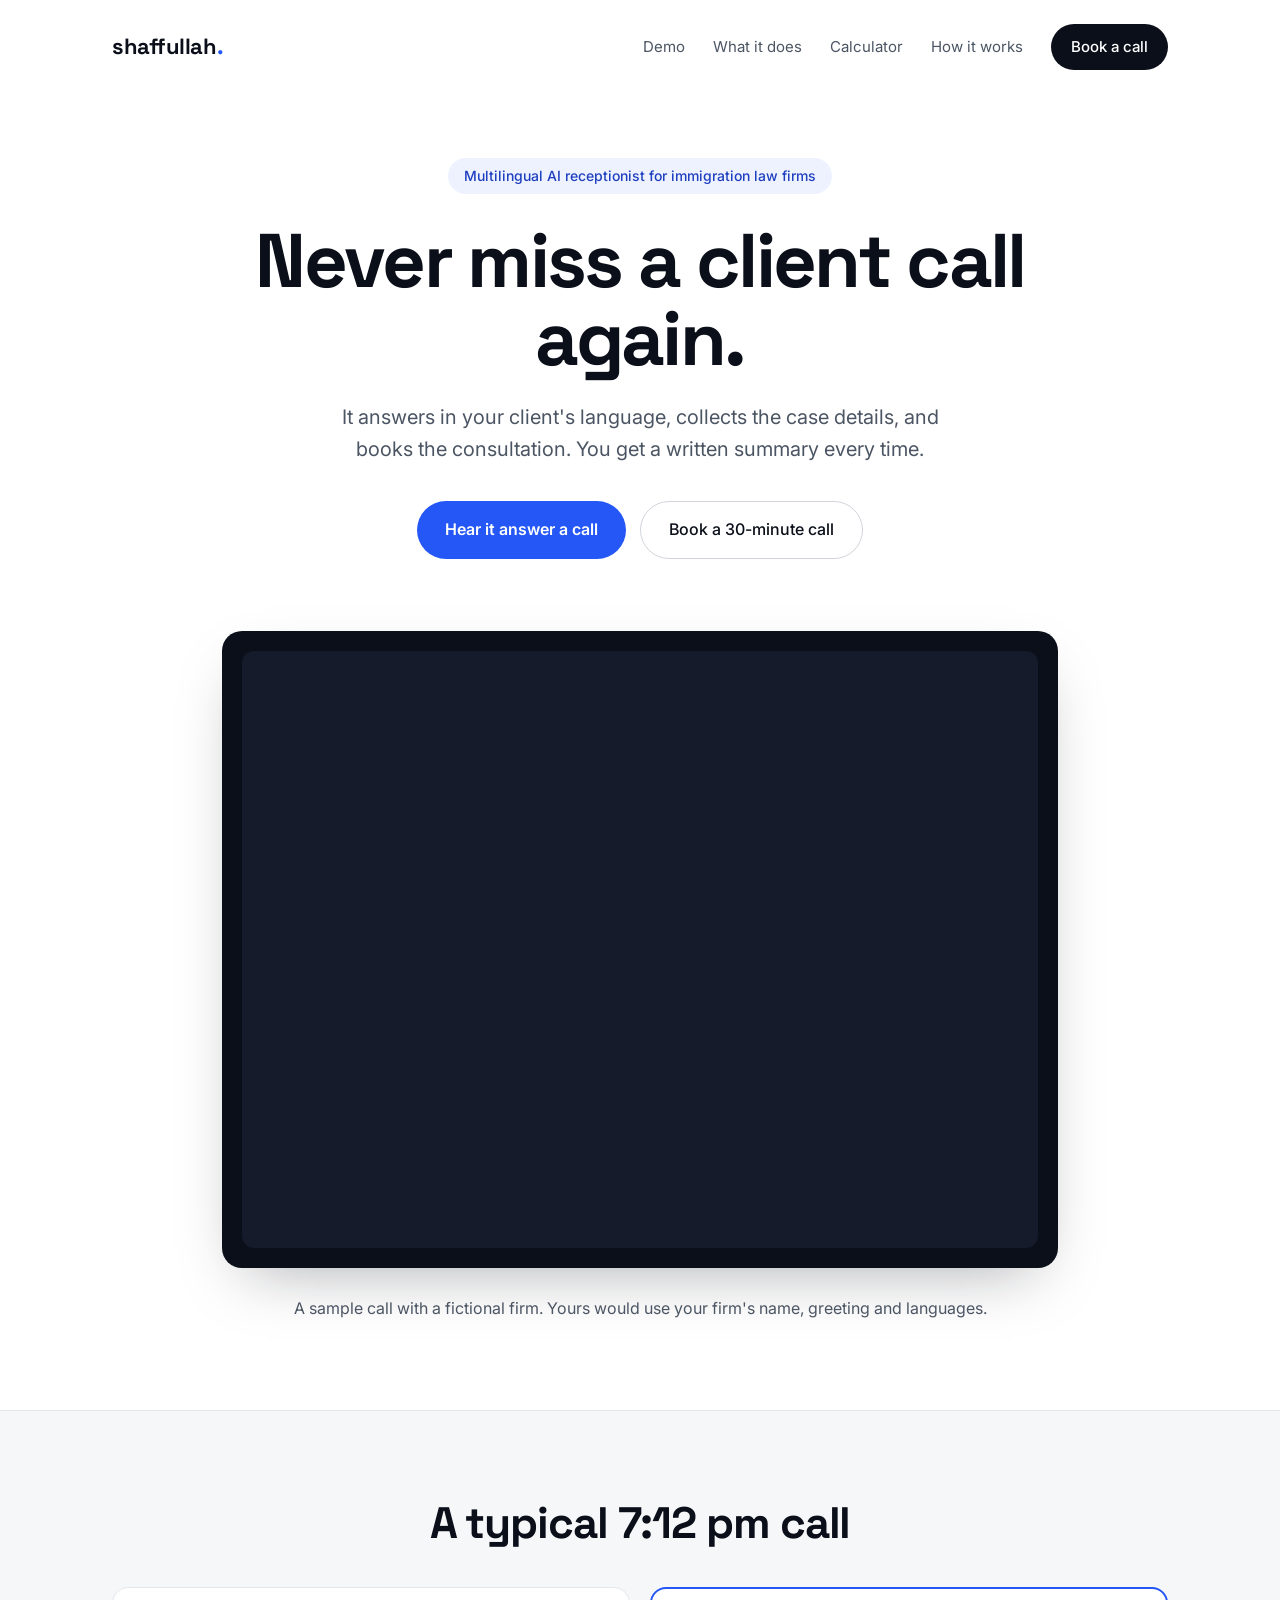
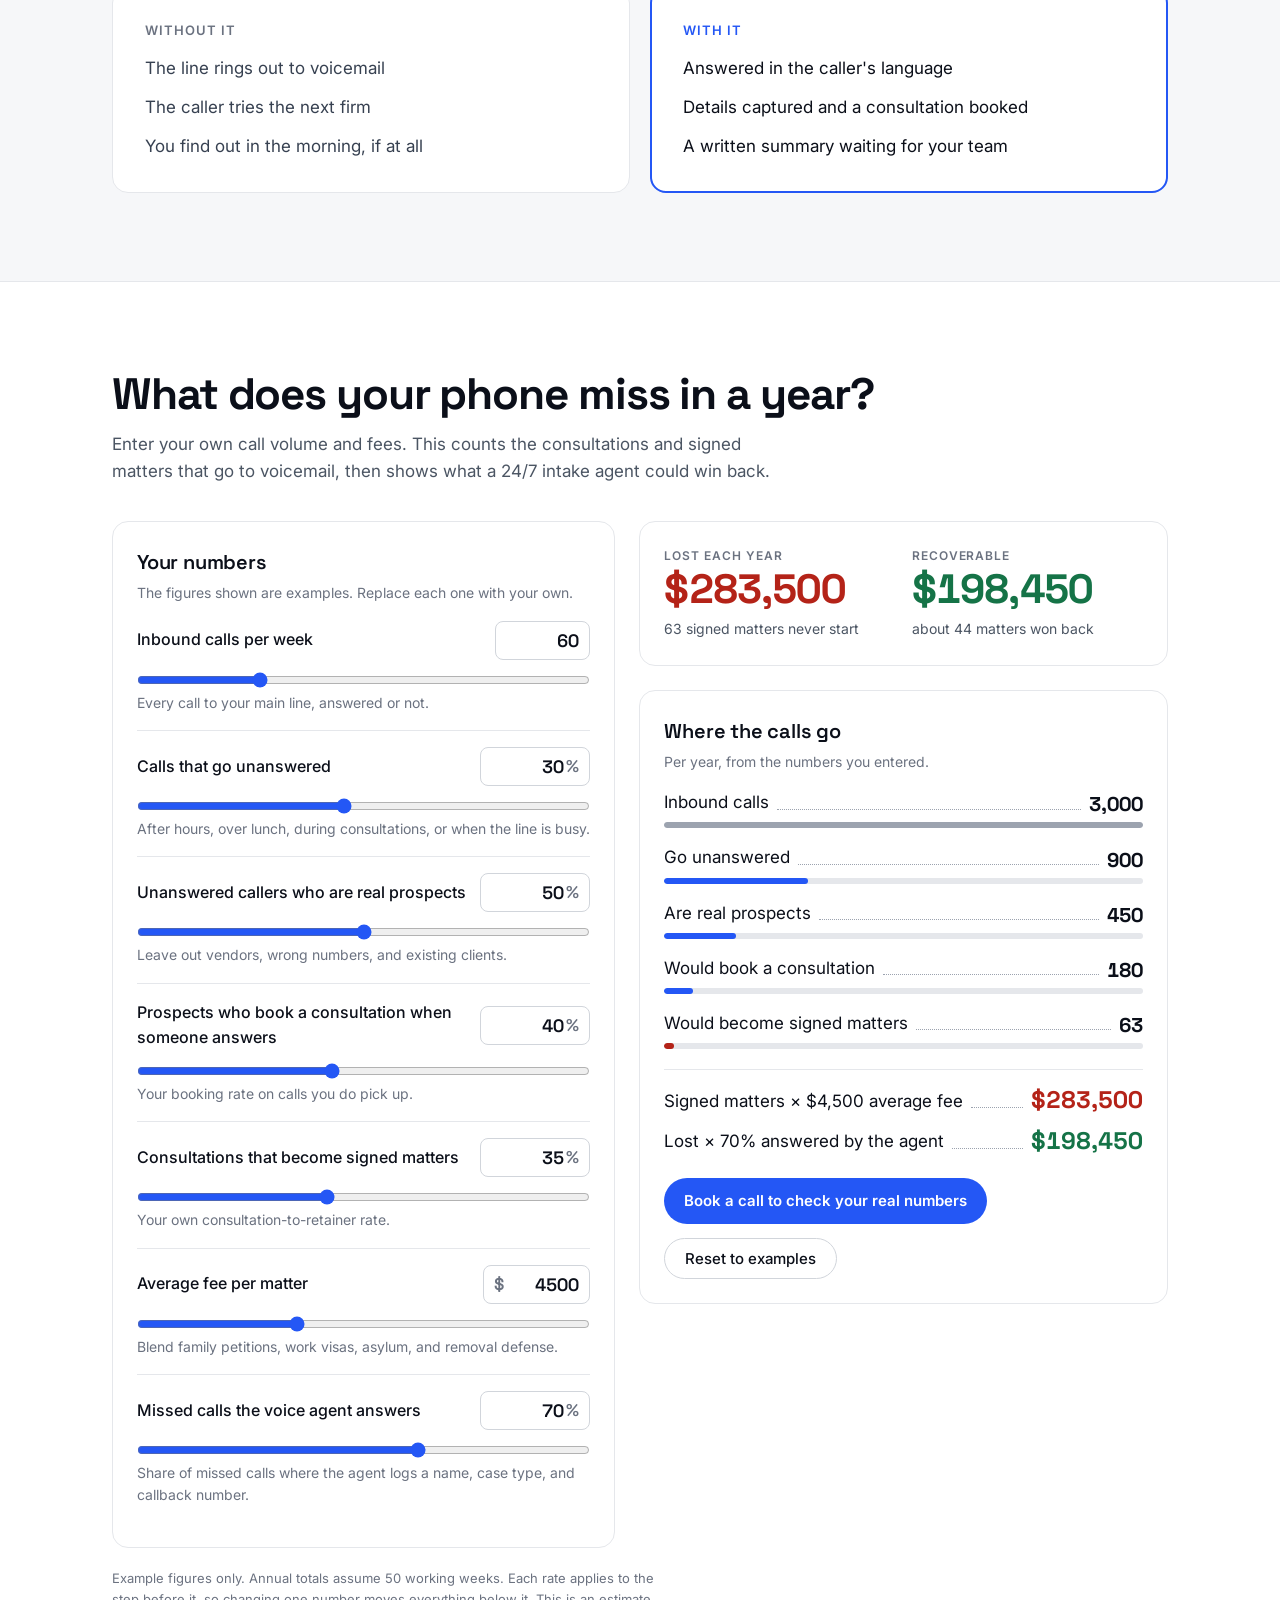
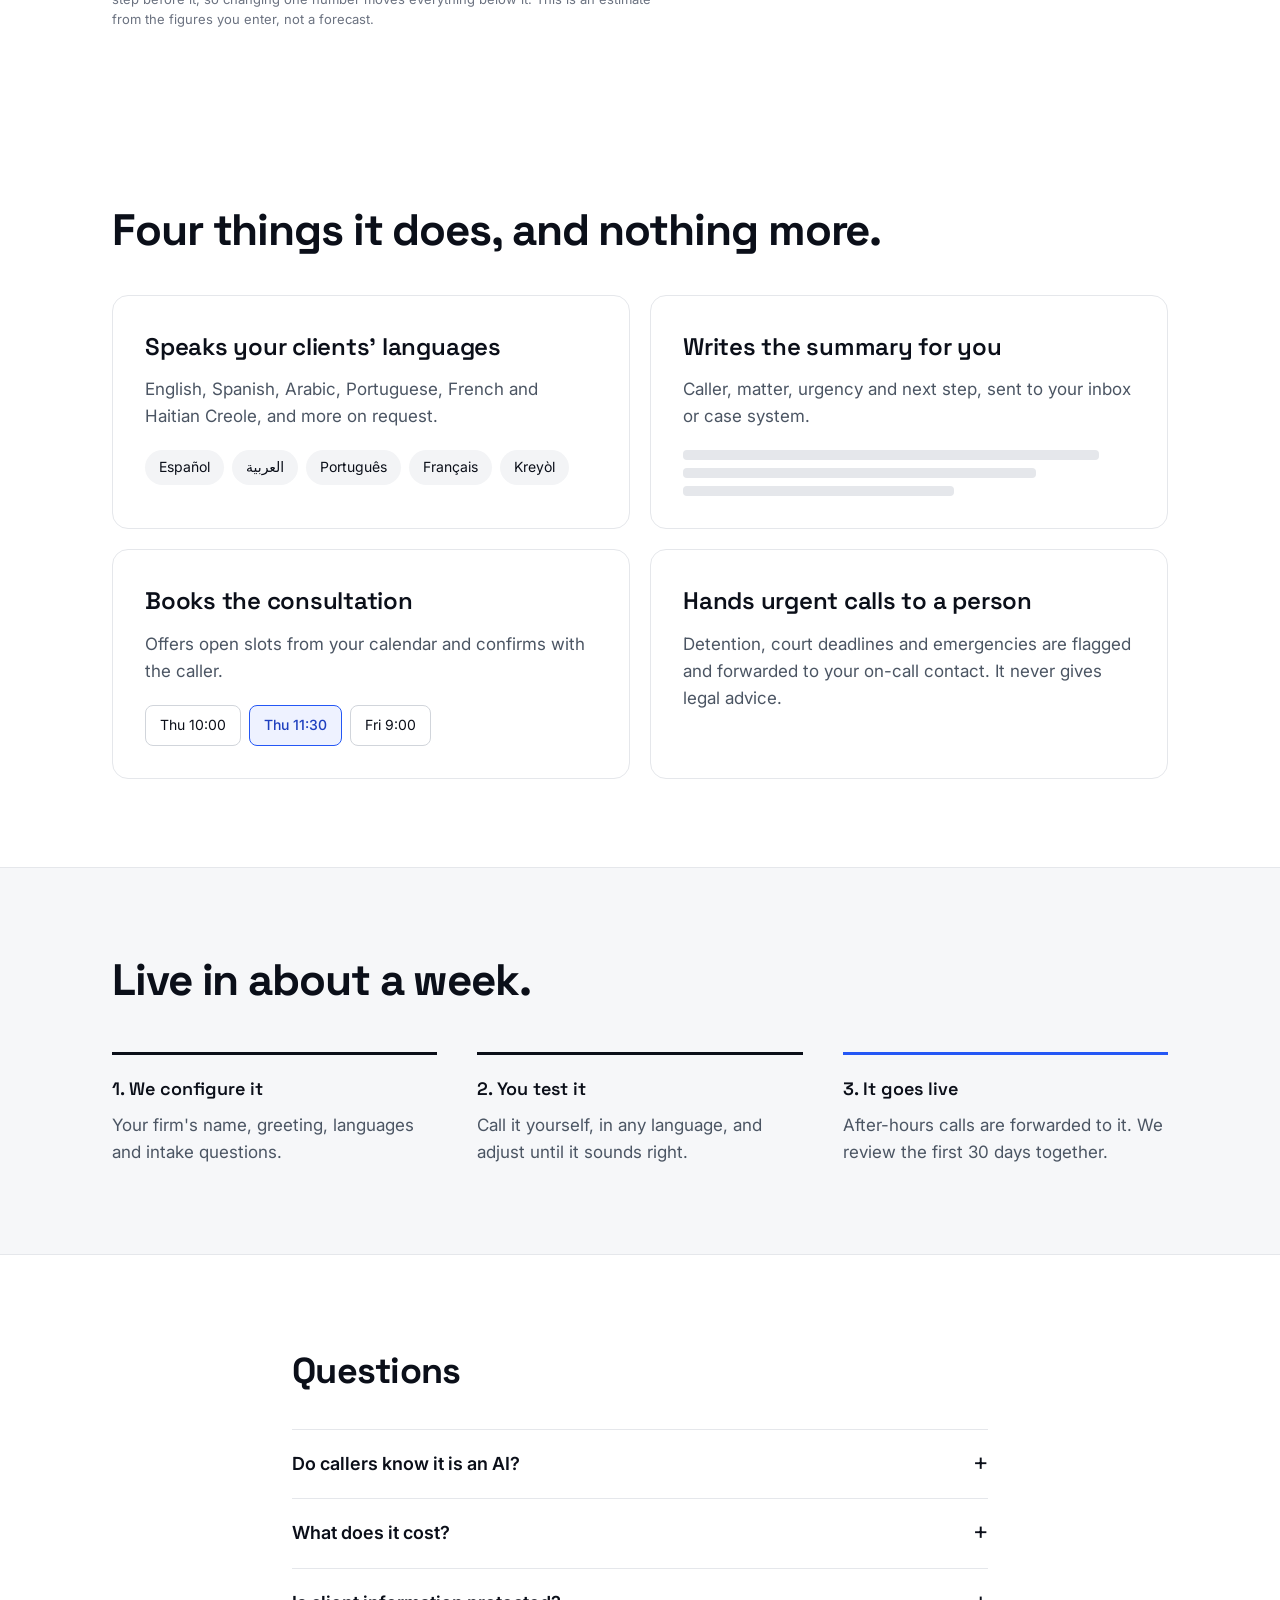
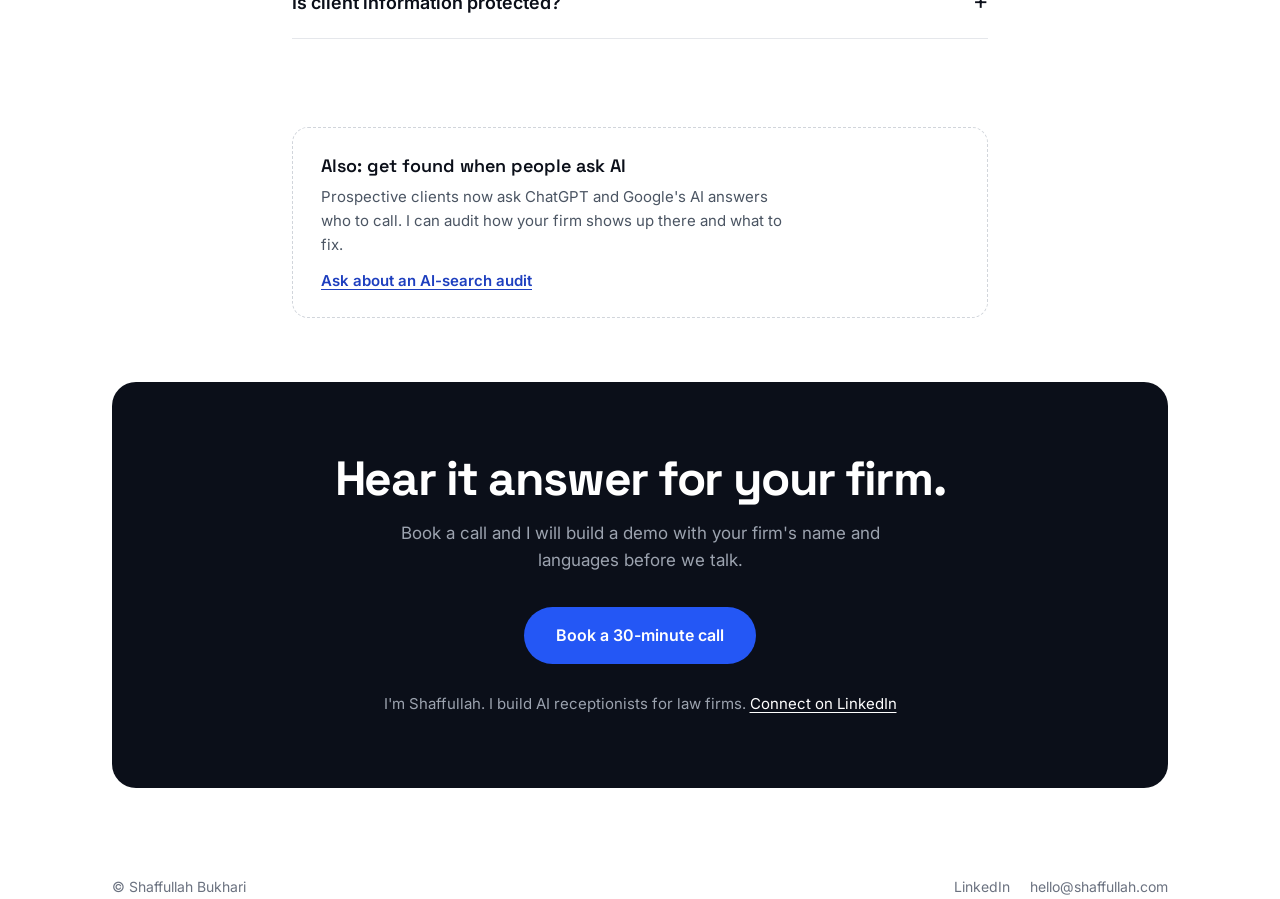
==== index.html @ 4d9eb93c "Add files via upload" ====
<!doctype html>
<html lang="en">
<head>
<meta charset="utf-8">
<meta name="viewport" content="width=device-width, initial-scale=1">
<title>Multilingual AI Receptionist for Immigration Law Firms | Shaffullah Bukhari</title>
<meta name="description" content="An AI receptionist that answers your firm's calls in your clients' language, collects the case details and books the consultation. You get a written summary every time.">
<meta property="og:title" content="Never miss a client call again.">
<meta property="og:description" content="A multilingual AI receptionist for immigration law firms. Answers in your client's language, collects intake, books the consultation.">
<meta property="og:type" content="website">
<meta property="og:url" content="https://shaffullah.com/">
<link rel="icon" href="data:image/svg+xml,%3Csvg xmlns='http://www.w3.org/2000/svg' viewBox='0 0 64 64'%3E%3Crect width='64' height='64' rx='14' fill='%230B0F19'/%3E%3Ccircle cx='32' cy='32' r='8' fill='%232457F5'/%3E%3C/svg%3E">
<link rel="preconnect" href="https://fonts.googleapis.com">
<link rel="preconnect" href="https://fonts.gstatic.com" crossorigin>
<link rel="stylesheet" href="https://fonts.googleapis.com/css2?family=Space+Grotesk:wght@500;600;700&family=Inter:wght@400;500;600&display=swap">
<style>
:root{--ink:#0B0F19;--muted:#4B5563;--line:#E5E7EB;--soft:#F6F7F9;--accent:#2457F5;--tint:#EEF2FF;--tint-ink:#1E3FBF}
*{box-sizing:border-box}
html{scroll-behavior:smooth}
body{margin:0;background:#fff;color:var(--ink);font-family:'Inter',system-ui,sans-serif;font-size:17px;line-height:1.6;-webkit-font-smoothing:antialiased}
a{color:inherit;text-decoration:none}
h1,h2,h3{font-family:'Space Grotesk',system-ui,sans-serif;margin:0}
.wrap{max-width:1120px;margin:0 auto;padding:0 32px}
a:focus-visible,summary:focus-visible{outline:3px solid #93C5FD;outline-offset:3px;border-radius:6px}

/* nav */
.nav{display:flex;flex-wrap:wrap;gap:16px;align-items:center;justify-content:space-between;padding-top:24px;padding-bottom:24px}
.logo{font-family:'Space Grotesk',sans-serif;font-weight:700;font-size:22px;letter-spacing:-0.02em}
.logo span{color:var(--accent)}
.nav nav{display:flex;flex-wrap:wrap;gap:28px;align-items:center;font-size:15px;color:var(--muted)}
.pill-dark{background:var(--ink);color:#fff;padding:11px 20px;border-radius:999px;font-weight:500}

/* buttons */
.btn{display:inline-block;padding:16px 28px;border-radius:999px;font-weight:600;font-size:16px;transition:transform .12s ease}
.btn:hover{transform:translateY(-1px)}
.btn-accent{background:var(--accent);color:#fff}
.btn-line{border:1px solid #D1D5DB;padding:15px 28px;font-weight:500}

/* hero */
.hero{max-width:920px;margin:0 auto;padding:64px 32px 48px;text-align:center}
.badge{display:inline-block;background:var(--tint);color:var(--tint-ink);font-size:14px;font-weight:500;padding:7px 16px;border-radius:999px;margin-bottom:28px}
h1{font-weight:700;font-size:clamp(40px,7.4vw,76px);line-height:1.02;letter-spacing:-0.035em;margin-bottom:24px}
.hero p{margin:0 auto 36px;font-size:20px;color:var(--muted);max-width:640px}
.actions{display:flex;flex-wrap:wrap;gap:14px;justify-content:center}

/* demo */
.demo{max-width:900px;margin:0 auto;padding:24px 32px 88px}
.frame{background:var(--ink);border-radius:20px;padding:20px;box-shadow:0 24px 60px -24px rgba(11,15,25,.35)}
.frame .video{border-radius:12px;overflow:hidden;background:#151B2B}
.caption{margin:28px 0 0;text-align:center;color:var(--muted);font-size:16px}

/* sections */
.band{background:var(--soft);border-top:1px solid var(--line);border-bottom:1px solid var(--line)}
.sec{padding-top:88px;padding-bottom:88px}
h2.t{font-weight:700;font-size:clamp(30px,4.4vw,44px);letter-spacing:-0.025em;line-height:1.1}
.grid{display:flex;flex-wrap:wrap;gap:20px}
.box{flex:1 1 440px;min-width:0;background:#fff;border:1px solid var(--line);border-radius:16px;padding:32px}
.box.on{border:2px solid var(--accent);padding:31px}
.lab{font-size:13px;font-weight:600;letter-spacing:.08em;text-transform:uppercase;color:#6B7280;margin-bottom:14px}
.on .lab{color:var(--accent)}
.box ul{margin:0;padding:0;list-style:none;display:flex;flex-direction:column;gap:12px;color:#374151}
.on ul{color:var(--ink)}
.feat{flex:1 1 440px;min-width:0;border:1px solid var(--line);border-radius:16px;padding:32px}
.feat h3{font-weight:600;font-size:24px;letter-spacing:-0.01em;margin-bottom:10px}
.feat p{margin:0 0 20px;color:var(--muted)}
.feat p:last-child{margin-bottom:0}
.chips{display:flex;flex-wrap:wrap;gap:8px}
.chip{background:#F3F4F6;border-radius:999px;padding:6px 14px;font-size:14px}
.slot{border:1px solid #D1D5DB;border-radius:8px;padding:8px 14px;font-size:14px}
.slot.pick{border-color:var(--accent);background:var(--tint);color:var(--tint-ink);font-weight:500}
.bars{display:flex;flex-direction:column;gap:8px}
.bars div{height:10px;background:var(--line);border-radius:4px}
.steps{display:flex;flex-wrap:wrap;gap:40px}
.step{flex:1 1 260px;min-width:0;border-top:3px solid var(--ink);padding-top:20px}
.step.last{border-color:var(--accent)}
.step h3{font-weight:600;font-size:18px;margin-bottom:8px}
.step p{margin:0;color:var(--muted)}


/* calculator */
.calc{display:grid;gap:20px;margin-top:36px}
.cbox{background:#fff;border:1px solid var(--line);border-radius:16px;padding:24px}
.ctotals{position:sticky;top:0;z-index:20;padding:14px 18px;box-shadow:0 10px 16px -12px rgba(11,15,25,.3)}
.tgrid{display:grid;grid-template-columns:1fr 1fr;gap:16px}
.tl{display:block;font-size:12px;font-weight:600;letter-spacing:.08em;text-transform:uppercase;color:#6B7280}
.tn{display:inline-block;max-width:100%;margin-top:2px;font-family:'Space Grotesk',sans-serif;font-weight:700;font-size:clamp(26px,7vw,34px);line-height:1.1;letter-spacing:-0.02em;font-variant-numeric:tabular-nums;overflow-wrap:anywhere}
.loss{color:#B42318}.gain{color:#157347}
.tsub{display:none;margin:6px 0 0;font-size:14px;color:var(--muted)}
.cbox h3{font-weight:600;font-size:20px;letter-spacing:-0.01em;margin-bottom:4px}
.chint{margin:4px 0 0;font-size:14px;color:#6B7280}
.cfield{padding:16px 0;border-top:1px solid var(--line)}
.cfield:first-of-type{border-top:0}
.ctop{display:flex;align-items:center;justify-content:space-between;gap:12px}
.ctop label{font-weight:500;font-size:16px;min-width:0}
.numbox{flex:none;display:inline-flex;align-items:center;gap:2px;padding:0 10px;border:1px solid #D1D5DB;border-radius:8px;background:#fff}
.numbox:focus-within{outline:2px solid var(--accent);outline-offset:1px}
.numbox input{width:4.6rem;padding:7px 0;border:0;background:transparent;color:var(--ink);font-family:'Space Grotesk',sans-serif;font-weight:600;font-size:18px;text-align:right;font-variant-numeric:tabular-nums;outline:none;-moz-appearance:textfield;appearance:textfield}
.numbox input::-webkit-outer-spin-button,.numbox input::-webkit-inner-spin-button{-webkit-appearance:none;margin:0}
.affix{font-family:'Space Grotesk',sans-serif;font-weight:600;color:#6B7280}
.crange{display:block;width:100%;margin:12px 0 0;accent-color:var(--accent)}
.ledger{margin:16px 0 0;padding:0;list-style:none;display:grid;gap:16px}
.lrow{display:grid;grid-template-columns:auto 1fr auto;column-gap:8px;align-items:end}
.dots{align-self:end;height:0;min-width:12px;margin-bottom:.4em;border-bottom:1px dotted #9CA3AF}
.lval{font-family:'Space Grotesk',sans-serif;font-weight:700;font-size:20px;line-height:1.2;font-variant-numeric:tabular-nums}
.lbar{grid-column:1/-1;height:6px;margin-top:6px;background:#E5E7EB;border-radius:999px;overflow:hidden}
.lbar i{display:block;height:100%;width:0;background:var(--accent);border-radius:999px}
.lbar i.base{background:#9CA3AF}.lbar i.out{background:#B42318}
.lmath{margin-top:20px;padding-top:16px;border-top:1px solid var(--line);display:grid;gap:12px}
.lmath .lval{font-size:24px}
.cactions{display:flex;flex-wrap:wrap;align-items:center;gap:14px;margin-top:22px}
.btn-sm{padding:11px 20px;font-size:15px}
.ghostbtn{border:1px solid #D1D5DB;background:#fff;border-radius:999px;padding:10px 20px;font:500 15px 'Inter',sans-serif;color:var(--ink);cursor:pointer}
.cstatus{font-size:14px;color:#6B7280}
.cfine{margin:20px 0 0;font-size:13px;color:#6B7280;max-width:70ch}
@media (min-width:900px){
  .calc{grid-template-columns:minmax(0,1fr) minmax(0,1.05fr);grid-template-areas:"inputs totals" "inputs funnel";grid-template-rows:auto 1fr;gap:24px;align-items:start}
  .ctotals{position:static;grid-area:totals;padding:24px;box-shadow:none}
  .cinputs{grid-area:inputs}.cfunnel{grid-area:funnel}
  .tn{font-size:clamp(30px,3.2vw,42px)}.tsub{display:block}
}
.aeo{max-width:760px;margin:0 auto 64px;padding:0 32px}
.aeo-in{border:1px dashed #D1D5DB;border-radius:16px;padding:24px 28px;display:flex;flex-wrap:wrap;gap:12px 24px;align-items:center;justify-content:space-between}
.aeo-in h3{font-weight:600;font-size:18px;margin-bottom:4px}
.aeo-in p{margin:0;font-size:15px;color:var(--muted);max-width:480px}
.aeo-in a{font-weight:600;font-size:15px;color:var(--tint-ink);text-decoration:underline;text-underline-offset:3px}
@media (max-width:640px){.aeo{padding:0 20px}.cbox{padding:20px}}

/* faq */
.faq{max-width:760px;margin:0 auto;padding:88px 32px}
.faq h2{font-weight:700;font-size:36px;letter-spacing:-0.02em;margin-bottom:28px}
details{border-top:1px solid var(--line);padding:20px 0}
details:last-of-type{border-bottom:1px solid var(--line)}
summary{cursor:pointer;list-style:none;font-weight:600;font-size:18px;display:flex;justify-content:space-between;gap:16px}
summary::-webkit-details-marker{display:none}
summary::after{content:"+";font-weight:400;font-size:24px;line-height:1}
details[open] summary::after{content:"–"}
details p{margin:12px 0 0;color:var(--muted)}

/* cta */
.cta-wrap{padding-bottom:88px}
.cta{background:var(--ink);color:#fff;border-radius:24px;padding:72px 32px;text-align:center}
.cta h2{font-weight:700;font-size:clamp(32px,5vw,48px);letter-spacing:-0.03em;line-height:1.05;margin-bottom:16px}
.cta p{margin:0 auto 32px;color:#9CA3AF;max-width:520px}
.cta .btn{padding:16px 32px}
.cta .who{margin:28px auto 0;font-size:15px;color:#9CA3AF}
.cta .who a{color:#fff;text-decoration:underline;text-underline-offset:3px}

footer{padding-bottom:40px;display:flex;flex-wrap:wrap;gap:16px;justify-content:space-between;font-size:14px;color:#6B7280}
footer .links{display:flex;gap:20px}
footer a:hover{color:var(--ink)}

@media (max-width:640px){
  .wrap,.hero,.demo,.faq{padding-left:20px;padding-right:20px}
  .frame{padding:10px;border-radius:14px}
  .sec{padding-top:64px;padding-bottom:64px}
  .box,.feat{padding:24px}.box.on{padding:23px}
  .nav nav{gap:18px}
  .cta{padding:56px 20px;border-radius:18px}
}
</style>
</head>
<body>

<header class="wrap nav">
  <a class="logo" href="#top">shaffullah<span>.</span></a>
  <nav aria-label="Main">
    <a href="#demo">Demo</a>
    <a href="#features">What it does</a>
    <a href="#calculator">Calculator</a>
    <a href="#how">How it works</a>
    <a class="pill-dark" href="https://calendly.com/bukharishaffullah/30min" target="_blank" rel="noopener">Book a call</a>
  </nav>
</header>

<main>
<section class="hero" id="top">
  <span class="badge">Multilingual AI receptionist for immigration law firms</span>
  <h1>Never miss a client call again.</h1>
  <p>It answers in your client's language, collects the case details, and books the consultation. You get a written summary every time.</p>
  <div class="actions">
    <a class="btn btn-accent" href="#demo">Hear it answer a call</a>
    <a class="btn btn-line" href="https://calendly.com/bukharishaffullah/30min" target="_blank" rel="noopener">Book a 30-minute call</a>
  </div>
</section>

<section class="demo" id="demo" aria-label="Demo video">
  <div class="frame">
    <div class="video">
      <div style="position: relative; padding-bottom: 75%; height: 0;"><iframe src="https://www.loom.com/embed/ceb4545b58cf4a27a87f70f1fd26960a" title="Demo of the AI receptionist answering a call" frameborder="0" webkitallowfullscreen mozallowfullscreen allowfullscreen style="position: absolute; top: 0; left: 0; width: 100%; height: 100%;"></iframe></div>
    </div>
  </div>
  <p class="caption">A sample call with a fictional firm. Yours would use your firm's name, greeting and languages.</p>
</section>

<div class="band">
  <section class="wrap sec">
    <h2 class="t" style="text-align:center;margin-bottom:40px">A typical 7:12 pm call</h2>
    <div class="grid">
      <div class="box">
        <div class="lab">Without it</div>
        <ul>
          <li>The line rings out to voicemail</li>
          <li>The caller tries the next firm</li>
          <li>You find out in the morning, if at all</li>
        </ul>
      </div>
      <div class="box on">
        <div class="lab">With it</div>
        <ul>
          <li>Answered in the caller's language</li>
          <li>Details captured and a consultation booked</li>
          <li>A written summary waiting for your team</li>
        </ul>
      </div>
    </div>
  </section>
</div>

<section class="wrap sec" id="calculator">
  <h2 class="t">What does your phone miss in a year?</h2>
  <p style="margin:12px 0 0;color:var(--muted);max-width:62ch">Enter your own call volume and fees. This counts the consultations and signed matters that go to voicemail, then shows what a 24/7 intake agent could win back.</p>
  <div class="calc">
    <section class="cbox ctotals" aria-label="Annual totals" aria-live="polite">
      <div class="tgrid">
        <div><span class="tl">Lost each year</span><output id="lostYear" class="tn loss">$0</output><p class="tsub" id="lostSub"></p></div>
        <div><span class="tl">Recoverable</span><output id="recYear" class="tn gain">$0</output><p class="tsub" id="recSub"></p></div>
      </div>
    </section>
    <form class="cbox cinputs" id="cinputs" novalidate>
      <h3>Your numbers</h3>
      <p class="chint">The figures shown are examples. Replace each one with your own.</p>
      <div id="cfields"></div>
    </form>
    <section class="cbox cfunnel" aria-label="Where the calls go">
      <h3>Where the calls go</h3>
      <p class="chint">Per year, from the numbers you entered.</p>
      <ol class="ledger">
        <li class="lrow"><span>Inbound calls</span><span class="dots"></span><b class="lval" id="v-calls"></b><span class="lbar"><i class="base" id="b-calls"></i></span></li>
        <li class="lrow"><span>Go unanswered</span><span class="dots"></span><b class="lval" id="v-missed"></b><span class="lbar"><i id="b-missed"></i></span></li>
        <li class="lrow"><span>Are real prospects</span><span class="dots"></span><b class="lval" id="v-pros"></b><span class="lbar"><i id="b-pros"></i></span></li>
        <li class="lrow"><span>Would book a consultation</span><span class="dots"></span><b class="lval" id="v-cons"></b><span class="lbar"><i id="b-cons"></i></span></li>
        <li class="lrow"><span>Would become signed matters</span><span class="dots"></span><b class="lval" id="v-won"></b><span class="lbar"><i class="out" id="b-won"></i></span></li>
      </ol>
      <div class="lmath">
        <div class="lrow"><span>Signed matters &times; <span id="m-fee"></span> average fee</span><span class="dots"></span><b class="lval loss" id="m-lost"></b></div>
        <div class="lrow"><span>Lost &times; <span id="m-cap"></span> answered by the agent</span><span class="dots"></span><b class="lval gain" id="m-rec"></b></div>
      </div>
      <div class="cactions">
        <a class="btn btn-accent btn-sm" href="https://calendly.com/bukharishaffullah/30min" target="_blank" rel="noopener">Book a call to check your real numbers</a>
        <button class="ghostbtn" type="button" id="creset">Reset to examples</button>
        <span class="cstatus" id="cstatus" role="status"></span>
      </div>
    </section>
  </div>
  <p class="cfine">Example figures only. Annual totals assume 50 working weeks. Each rate applies to the step before it, so changing one number moves everything below it. This is an estimate from the figures you enter, not a forecast.</p>
</section>

<section class="wrap sec" id="features">
  <h2 class="t" style="margin-bottom:40px">Four things it does, and nothing more.</h2>
  <div class="grid">
    <div class="feat">
      <h3>Speaks your clients' languages</h3>
      <p>English, Spanish, Arabic, Portuguese, French and Haitian Creole, and more on request.</p>
      <div class="chips"><span class="chip">Español</span><span class="chip">العربية</span><span class="chip">Português</span><span class="chip">Français</span><span class="chip">Kreyòl</span></div>
    </div>
    <div class="feat">
      <h3>Writes the summary for you</h3>
      <p>Caller, matter, urgency and next step, sent to your inbox or case system.</p>
      <div class="bars" aria-hidden="true"><div style="width:92%"></div><div style="width:78%"></div><div style="width:60%"></div></div>
    </div>
    <div class="feat">
      <h3>Books the consultation</h3>
      <p>Offers open slots from your calendar and confirms with the caller.</p>
      <div class="chips" aria-hidden="true"><span class="slot">Thu 10:00</span><span class="slot pick">Thu 11:30</span><span class="slot">Fri 9:00</span></div>
    </div>
    <div class="feat">
      <h3>Hands urgent calls to a person</h3>
      <p>Detention, court deadlines and emergencies are flagged and forwarded to your on-call contact. It never gives legal advice.</p>
    </div>
  </div>
</section>

<div class="band" id="how">
  <section class="wrap sec">
    <h2 class="t" style="margin-bottom:48px">Live in about a week.</h2>
    <div class="steps">
      <div class="step"><h3>1. We configure it</h3><p>Your firm's name, greeting, languages and intake questions.</p></div>
      <div class="step"><h3>2. You test it</h3><p>Call it yourself, in any language, and adjust until it sounds right.</p></div>
      <div class="step last"><h3>3. It goes live</h3><p>After-hours calls are forwarded to it. We review the first 30 days together.</p></div>
    </div>
  </section>
</div>

<section class="faq">
  <h2>Questions</h2>
  <details><summary>Do callers know it is an AI?</summary><p>Yes. It says so at the start of every call and can transfer to a person on request.</p></details>
  <details><summary>What does it cost?</summary><p>A one-time setup, then a flat monthly fee. The first 30 days are a pilot, so you can stop anytime. I share exact pricing on the call.</p></details>
  <details><summary>Is client information protected?</summary><p>Confidentiality is the first thing I walk through with every firm: where call data is stored, who can access it, and how long it is kept. I answer this in detail on the call, before you commit to anything.</p></details>
</section>

<aside class="aeo" aria-label="Another service">
  <div class="aeo-in">
    <div>
      <h3>Also: get found when people ask AI</h3>
      <p>Prospective clients now ask ChatGPT and Google's AI answers who to call. I can audit how your firm shows up there and what to fix.</p>
    </div>
    <a href="https://calendly.com/bukharishaffullah/30min" target="_blank" rel="noopener">Ask about an AI-search audit</a>
  </div>
</aside>

<section class="wrap cta-wrap" id="book">
  <div class="cta">
    <h2>Hear it answer for your firm.</h2>
    <p>Book a call and I will build a demo with your firm's name and languages before we talk.</p>
    <a class="btn btn-accent" href="https://calendly.com/bukharishaffullah/30min" target="_blank" rel="noopener">Book a 30-minute call</a>
    <p class="who">I'm Shaffullah. I build AI receptionists for law firms. <a href="https://www.linkedin.com/in/shaffullah-bukhari/" target="_blank" rel="noopener">Connect on LinkedIn</a></p>
  </div>
</section>
</main>

<footer class="wrap">
  <span>© Shaffullah Bukhari</span>
  <span class="links">
    <a href="https://www.linkedin.com/in/shaffullah-bukhari/" target="_blank" rel="noopener">LinkedIn</a>
    <a href="mailto:hello@shaffullah.com">hello@shaffullah.com</a>
  </span>
</footer>

<script>
(function(){
  var WEEKS=50;
  var FIELDS=[
    {k:'calls',label:'Inbound calls per week',min:10,max:200,step:5,val:60,unit:'',hint:'Every call to your main line, answered or not.'},
    {k:'missed',label:'Calls that go unanswered',min:5,max:60,step:1,val:30,unit:'%',hint:'After hours, over lunch, during consultations, or when the line is busy.'},
    {k:'prospect',label:'Unanswered callers who are real prospects',min:10,max:90,step:5,val:50,unit:'%',hint:'Leave out vendors, wrong numbers, and existing clients.'},
    {k:'book',label:'Prospects who book a consultation when someone answers',min:10,max:80,step:5,val:40,unit:'%',hint:'Your booking rate on calls you do pick up.'},
    {k:'sign',label:'Consultations that become signed matters',min:10,max:70,step:5,val:35,unit:'%',hint:'Your own consultation-to-retainer rate.'},
    {k:'fee',label:'Average fee per matter',min:500,max:12000,step:250,val:4500,unit:'$',hint:'Blend family petitions, work visas, asylum, and removal defense.'},
    {k:'capture',label:'Missed calls the voice agent answers',min:20,max:100,step:5,val:70,unit:'%',hint:'Share of missed calls where the agent logs a name, case type, and callback number.'}
  ];
  var S={},D={};
  FIELDS.forEach(function(f){D[f.k]=f.val;S[f.k]=f.val;});
  function $(id){return document.getElementById(id);}
  function clamp(v,f){return Math.min(f.max,Math.max(f.min,v));}
  function money(n){return n>=1e6?'$'+(n/1e6).toFixed(1)+'M':'$'+Math.round(n).toLocaleString('en-US');}
  function count(n){return n>=10?Math.round(n).toLocaleString('en-US'):String(Math.round(n*10)/10);}
  function calc(){
    var yc=S.calls*WEEKS,m=yc*S.missed/100,p=m*S.prospect/100,c=p*S.book/100,w=c*S.sign/100,l=w*S.fee;
    return {calls:yc,missed:m,pros:p,cons:c,won:w,lost:l,rec:l*S.capture/100};
  }
  var timer=null;
  function flash(msg){$('cstatus').textContent=msg;clearTimeout(timer);timer=setTimeout(function(){$('cstatus').textContent='';},3500);}
  function render(){
    var c=calc();
    $('lostYear').textContent=money(c.lost);
    $('recYear').textContent=money(c.rec);
    $('lostSub').textContent=count(c.won)+' signed matters never start';
    $('recSub').textContent='about '+count(c.won*S.capture/100)+' matters won back';
    ['calls','missed','pros','cons','won'].forEach(function(key){
      $('v-'+key).textContent=count(c[key]);
      var w=key==='calls'?100:(c.calls>0?Math.max(1.5,c[key]/c.calls*100):0);
      $('b-'+key).style.width=w+'%';
    });
    $('m-fee').textContent=money(S.fee);
    $('m-cap').textContent=S.capture+'%';
    $('m-lost').textContent=money(c.lost);
    $('m-rec').textContent=money(c.rec);
  }
  var host=$('cfields');
  FIELDS.forEach(function(f){
    var row=document.createElement('div');row.className='cfield';
    var pre=f.unit==='$'?'<span class="affix">$</span>':'';
    var suf=f.unit==='%'?'<span class="affix">%</span>':'';
    row.innerHTML='<div class="ctop"><label for="n-'+f.k+'">'+f.label+'</label><span class="numbox">'+pre+'<input id="n-'+f.k+'" type="number" inputmode="numeric" min="'+f.min+'" max="'+f.max+'" step="'+f.step+'" value="'+f.val+'">'+suf+'</span></div>'+
      '<input id="r-'+f.k+'" class="crange" type="range" aria-label="'+f.label+' slider" min="'+f.min+'" max="'+f.max+'" step="'+f.step+'" value="'+f.val+'">'+
      '<p class="chint">'+f.hint+'</p>';
    host.appendChild(row);
    var n=$('n-'+f.k),r=$('r-'+f.k);
    r.addEventListener('input',function(){S[f.k]=+r.value;n.value=r.value;render();});
    n.addEventListener('input',function(){var v=parseFloat(n.value);if(isNaN(v))return;S[f.k]=clamp(v,f);r.value=S[f.k];render();});
    n.addEventListener('change',function(){var v=parseFloat(n.value);if(isNaN(v))v=S[f.k];v=clamp(v,f);S[f.k]=v;n.value=v;r.value=v;render();});
  });
  $('cinputs').addEventListener('submit',function(e){e.preventDefault();});
  $('creset').addEventListener('click',function(){
    FIELDS.forEach(function(f){S[f.k]=D[f.k];$('n-'+f.k).value=D[f.k];$('r-'+f.k).value=D[f.k];});
    render();flash('Example numbers restored.');
  });
  render();
})();
</script>
</body>
</html>
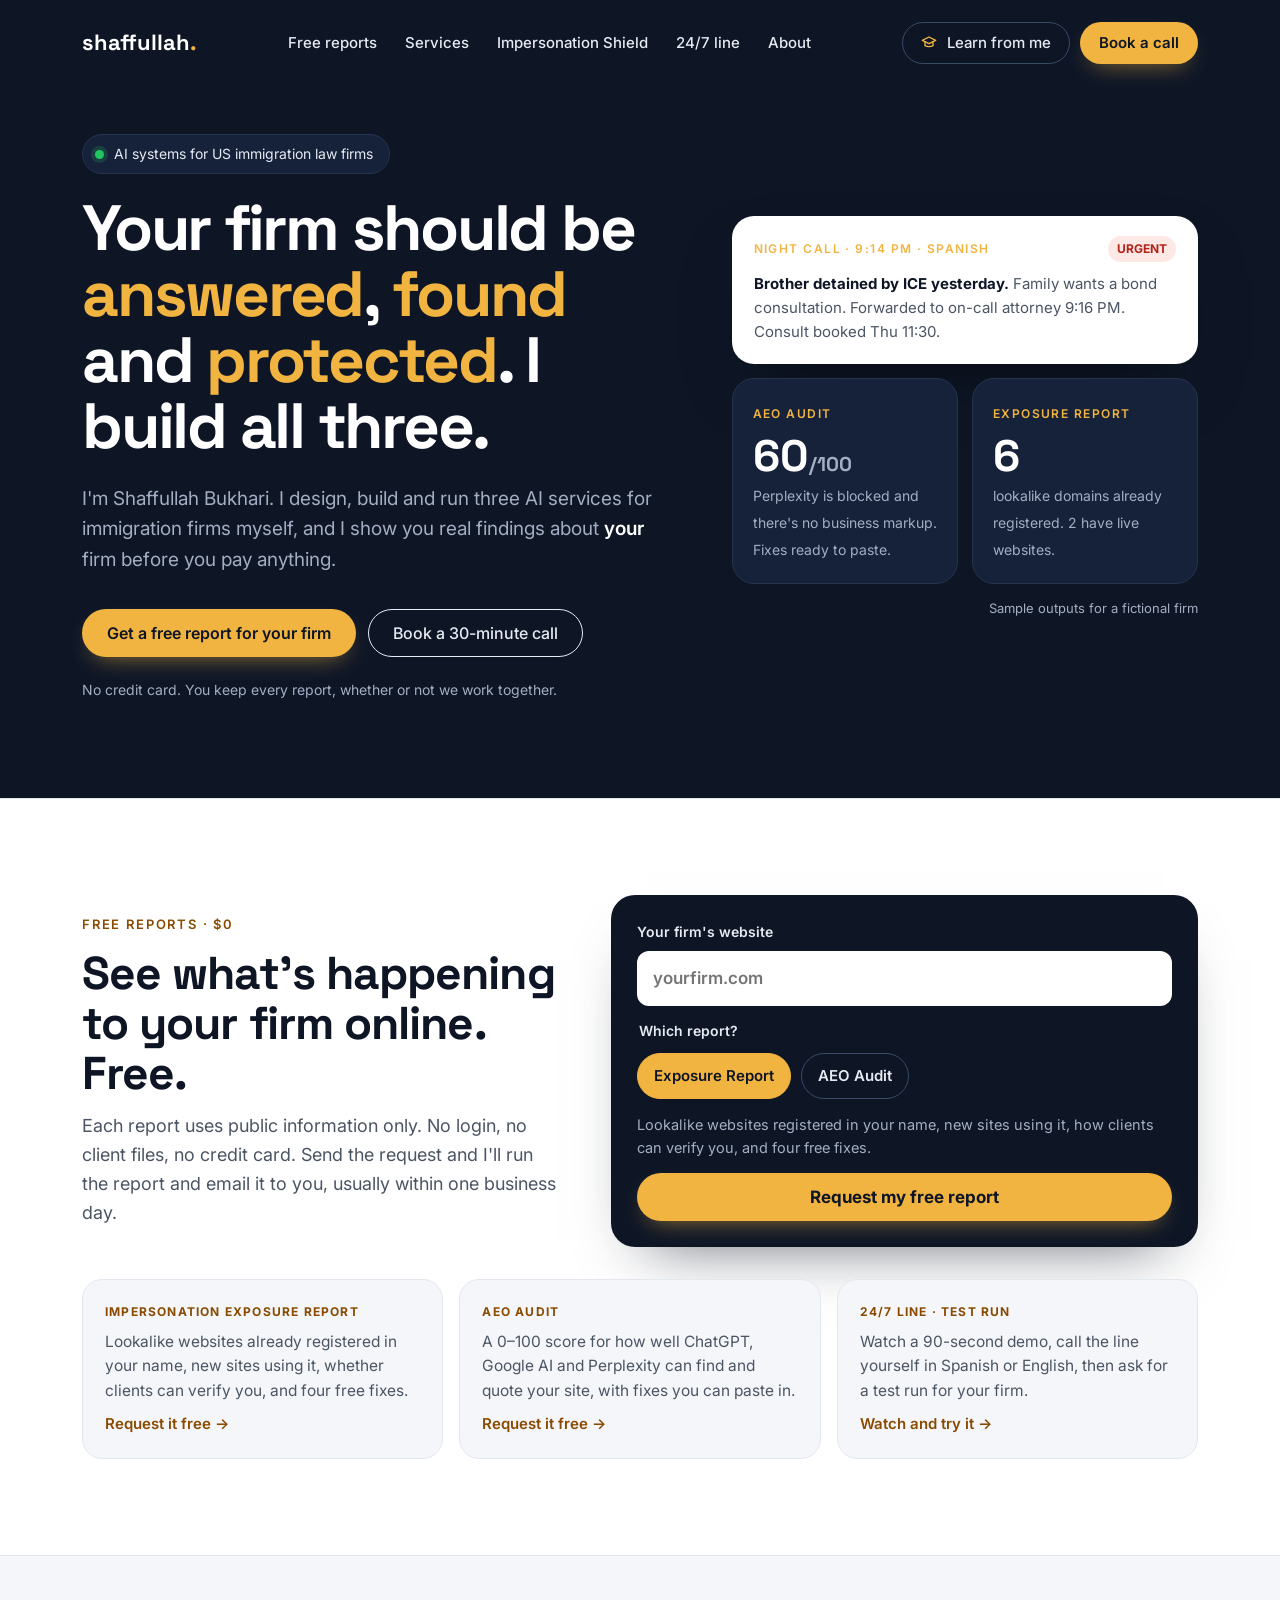
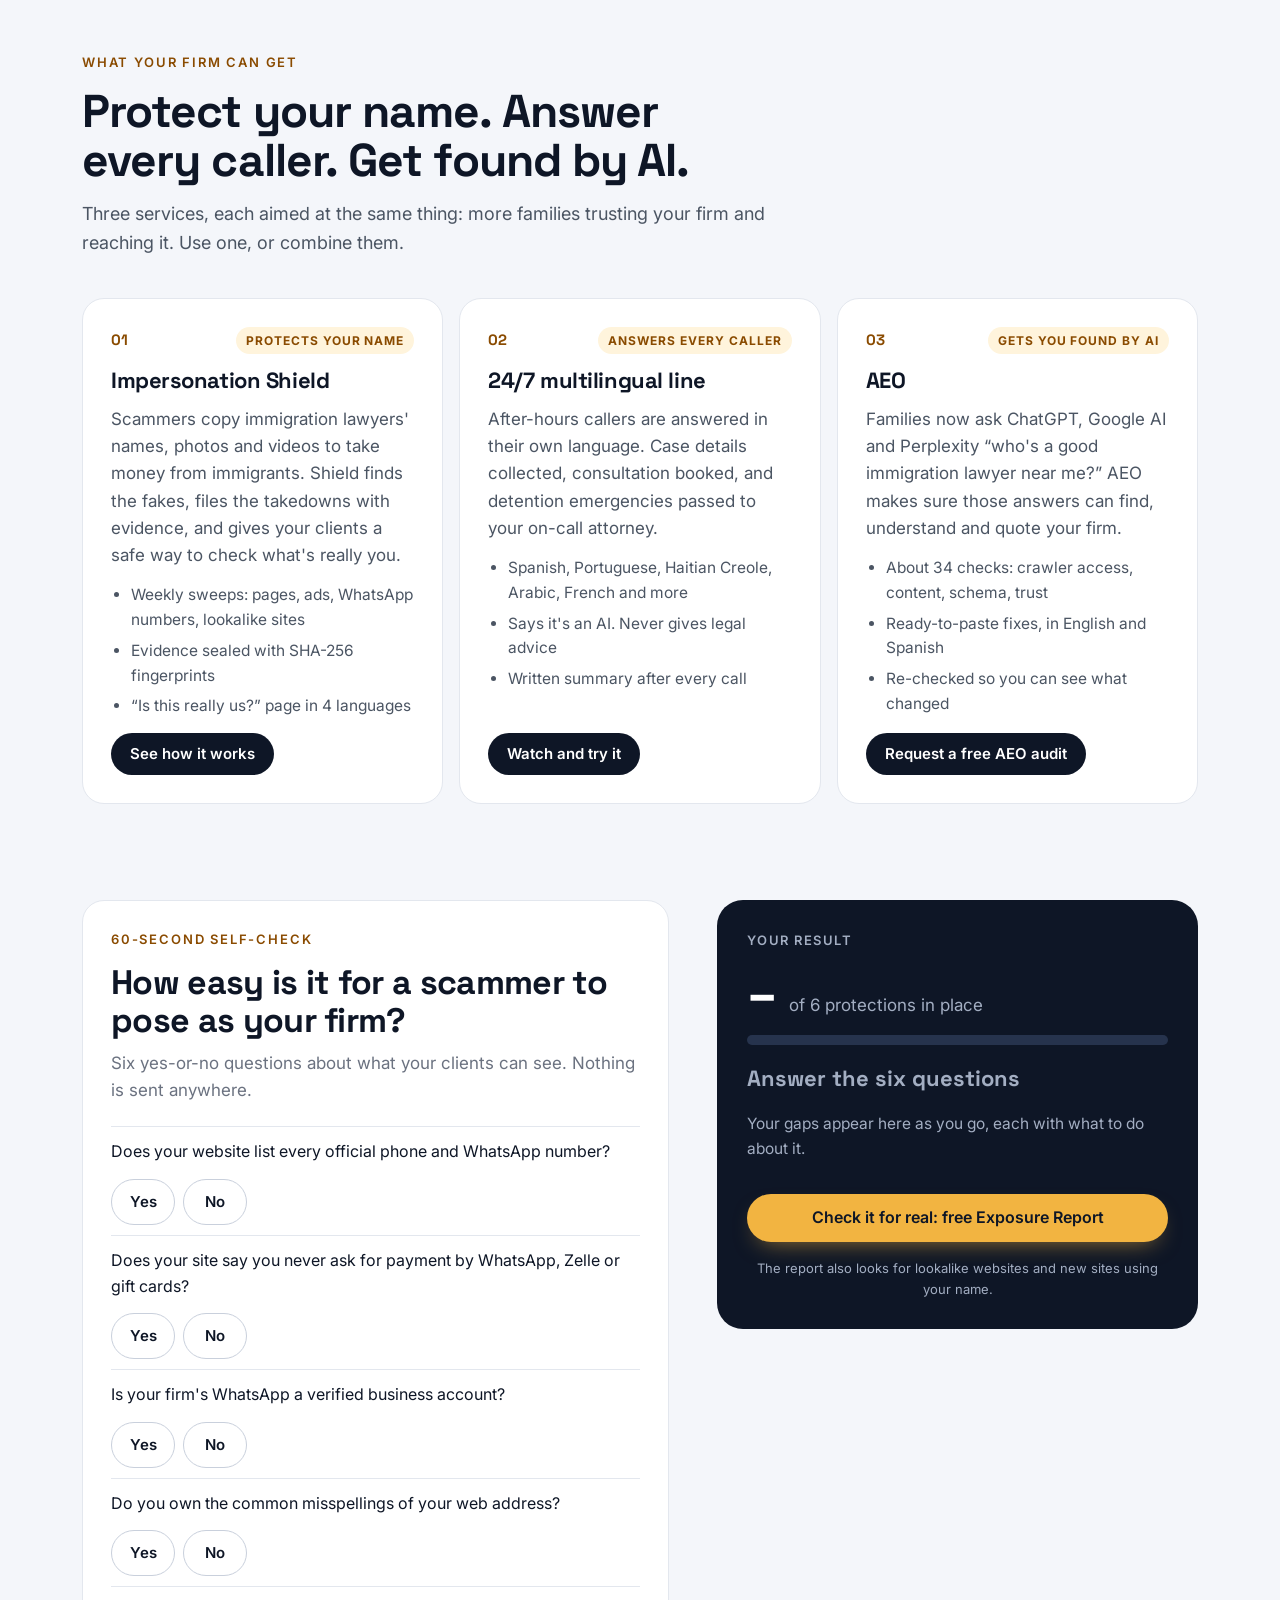
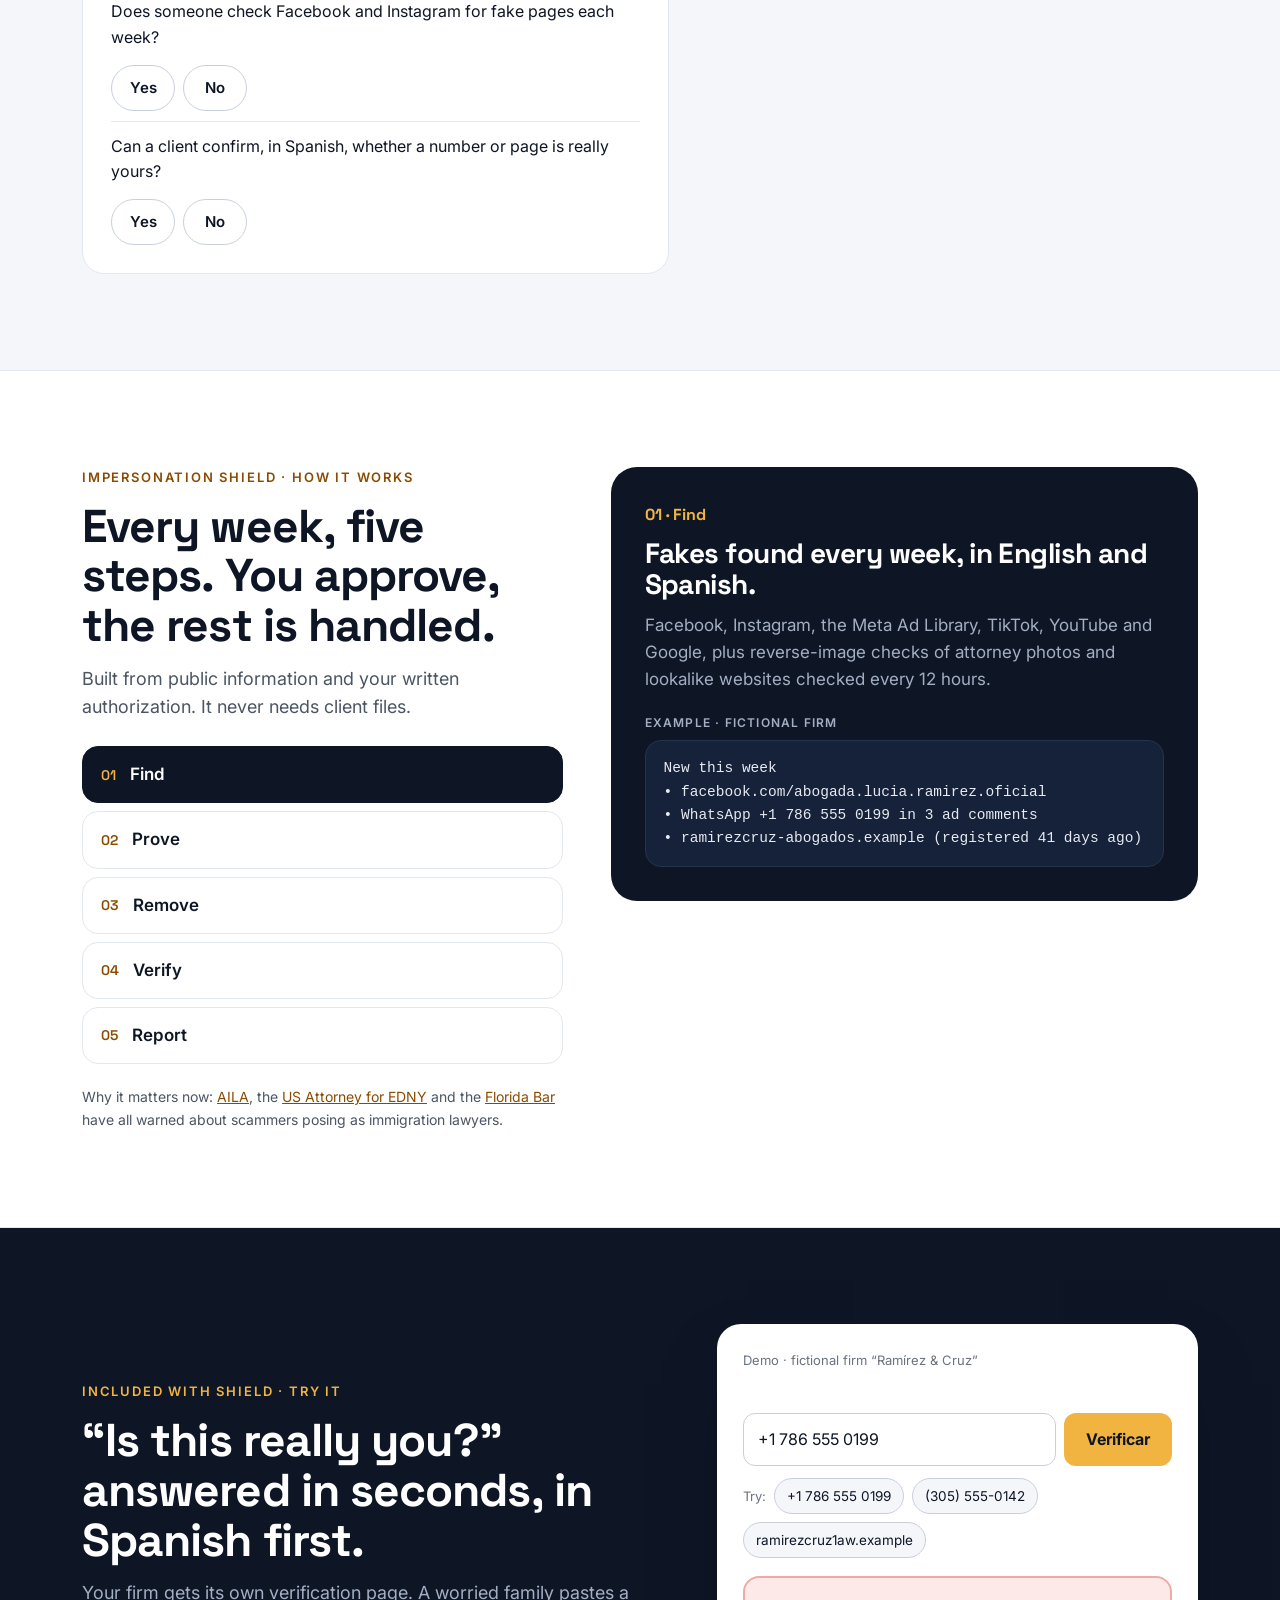
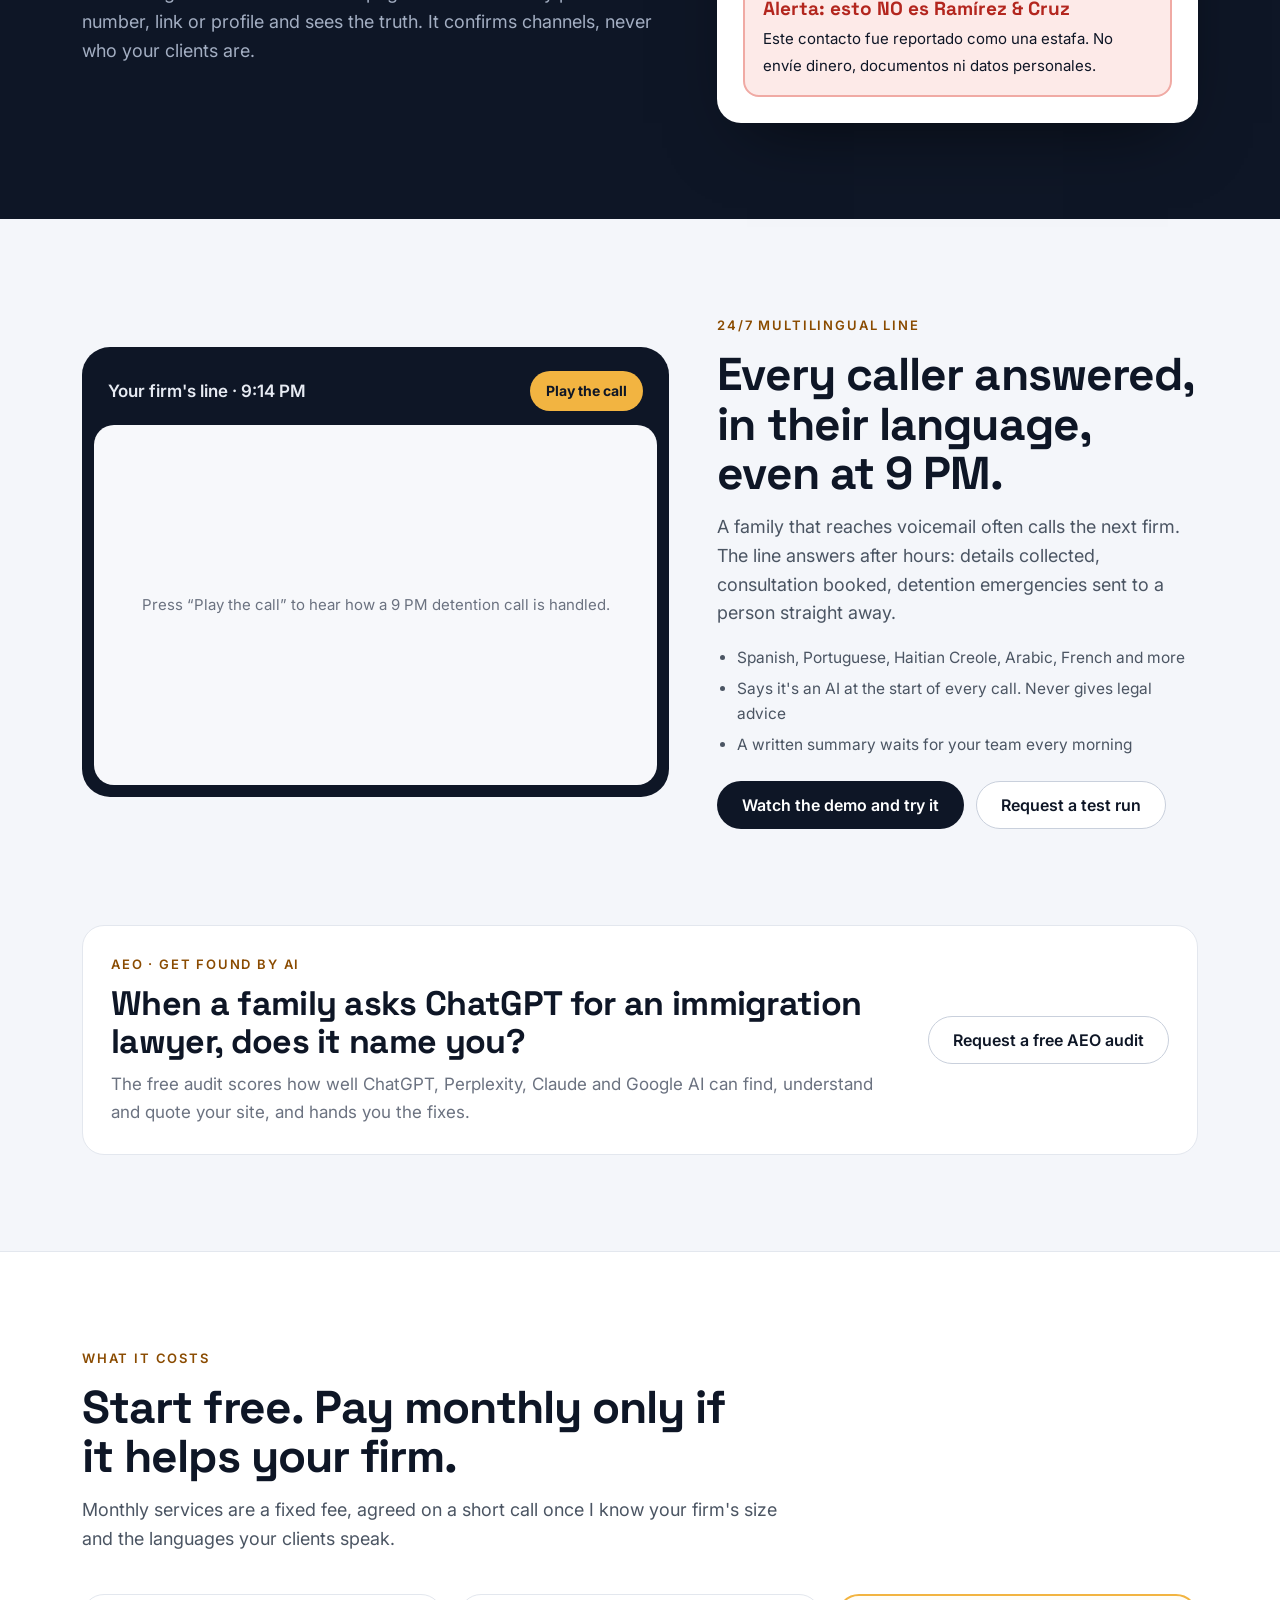
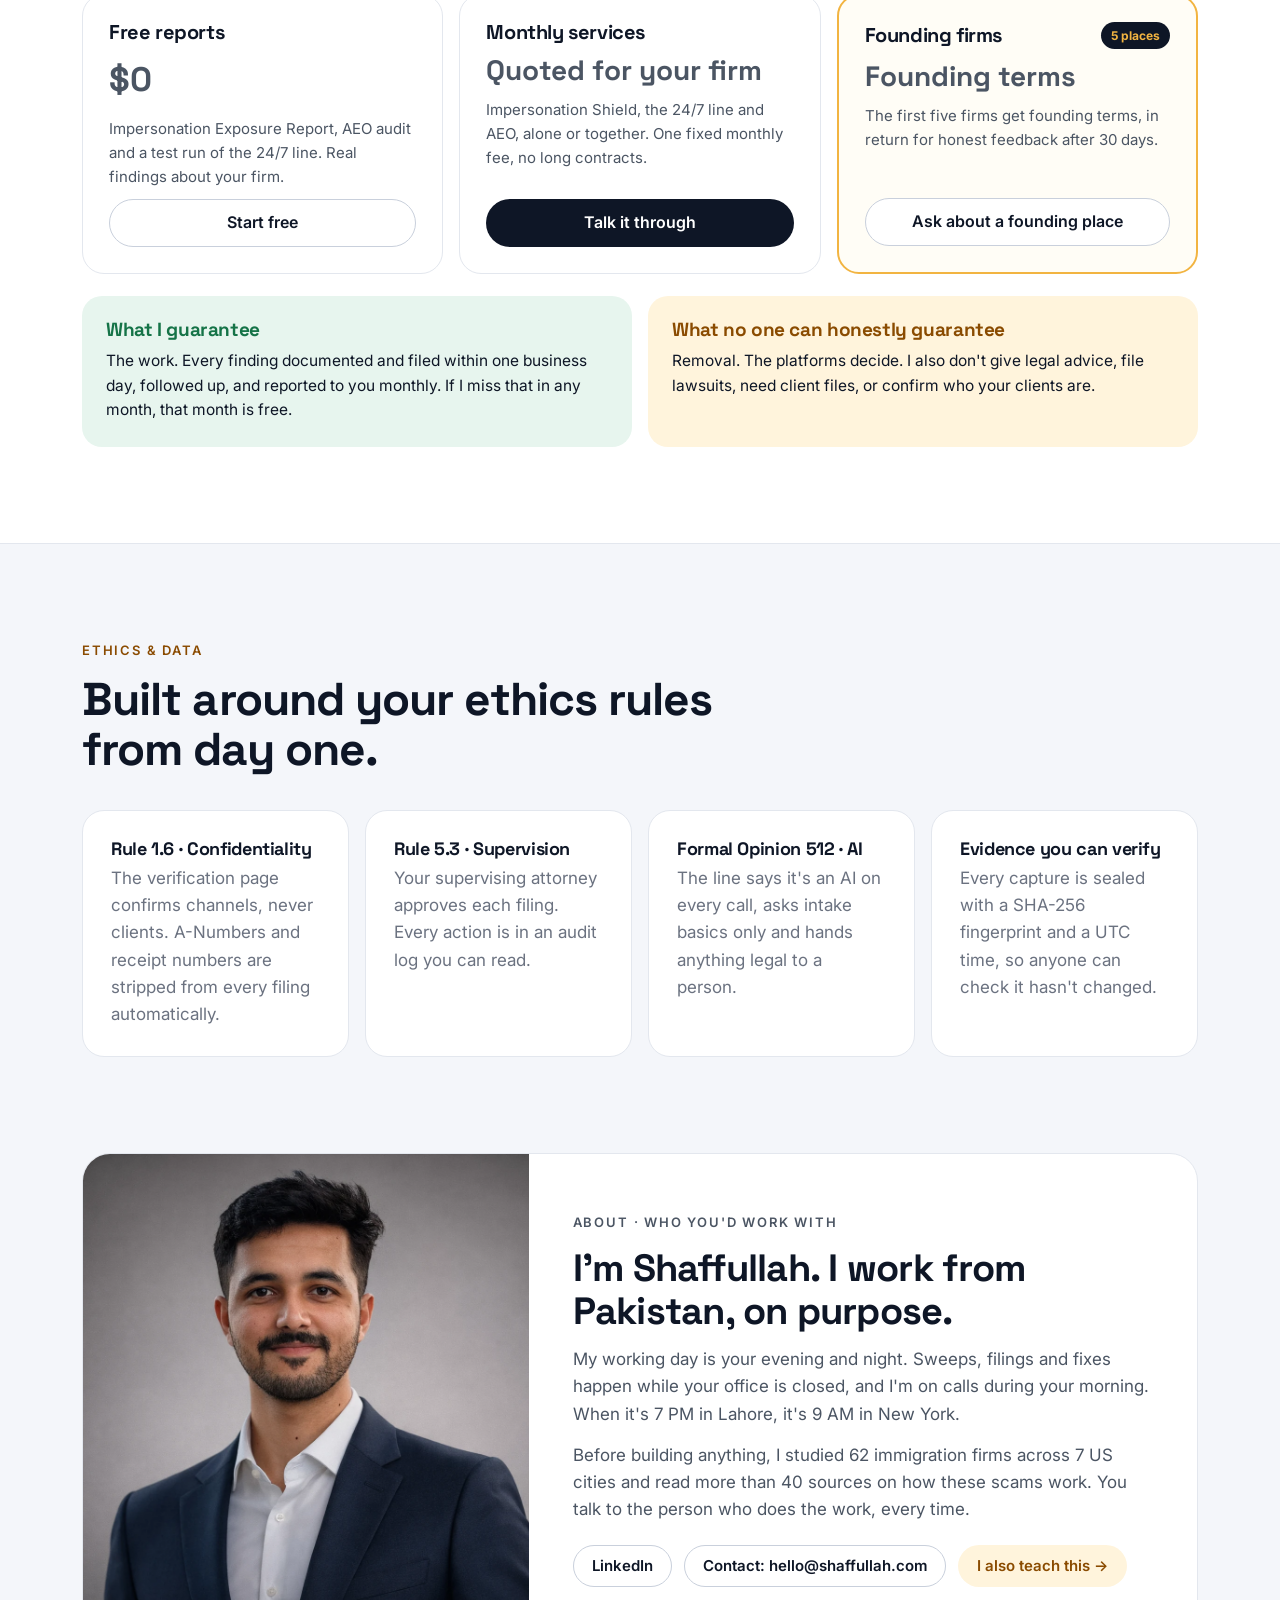
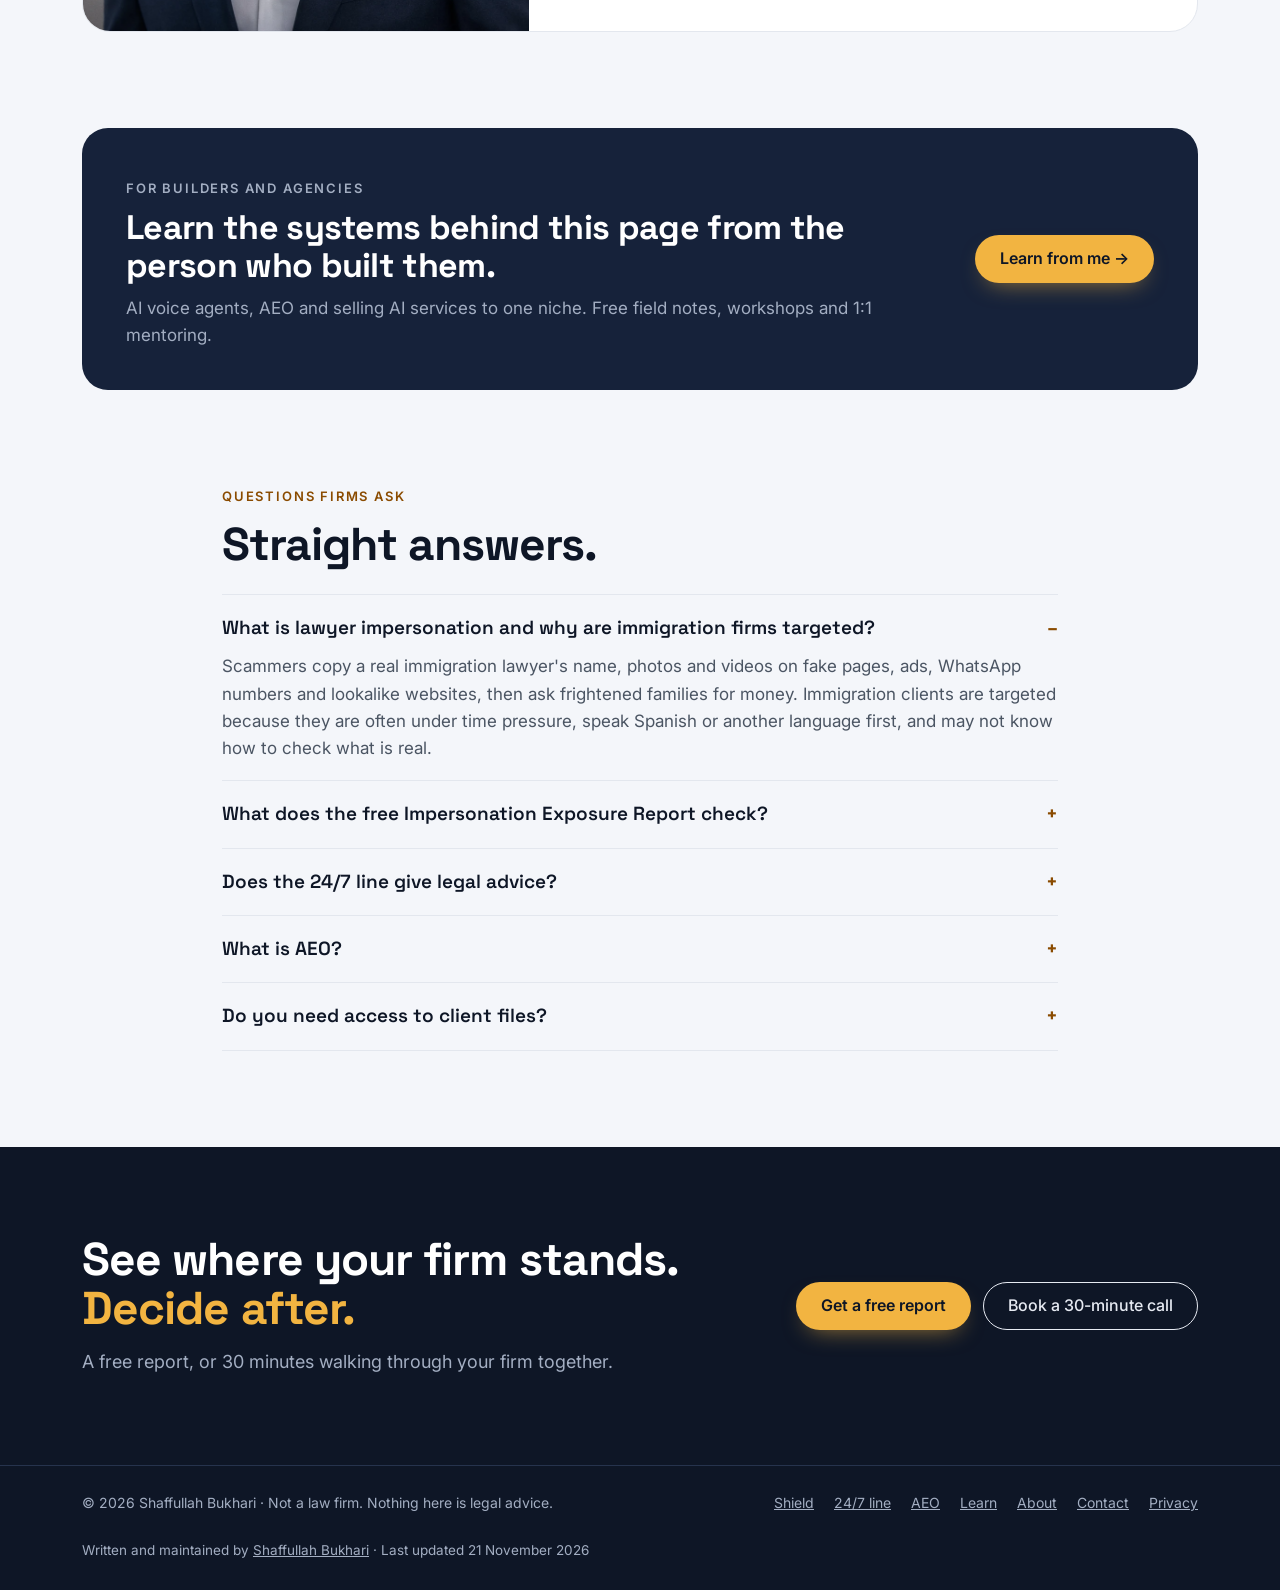
==== commit a19e7632: "New site: Shield-led homepage, 24/7 line, Learn and Privacy pages - Homepage: free reports up top, t" ====
--- a/index.html
+++ b/index.html
@@ -3,390 +3,544 @@
 <head>
 <meta charset="utf-8">
 <meta name="viewport" content="width=device-width, initial-scale=1">
-<title>Multilingual AI Receptionist for Immigration Law Firms | Shaffullah Bukhari</title>
-<meta name="description" content="An AI receptionist that answers your firm's calls in your clients' language, collects the case details and books the consultation. You get a written summary every time.">
-<meta property="og:title" content="Never miss a client call again.">
-<meta property="og:description" content="A multilingual AI receptionist for immigration law firms. Answers in your client's language, collects intake, books the consultation.">
+<title>AI for US Immigration Law Firms | Shaffullah Bukhari</title>
+<meta name="description" content="Impersonation protection, a 24/7 multilingual phone line and AEO for US immigration law firms. Start with a free report on your own firm.">
+<link rel="canonical" href="https://shaffullah.com/">
 <meta property="og:type" content="website">
+<meta property="og:site_name" content="Shaffullah Bukhari">
 <meta property="og:url" content="https://shaffullah.com/">
-<link rel="icon" href="data:image/svg+xml,%3Csvg xmlns='http://www.w3.org/2000/svg' viewBox='0 0 64 64'%3E%3Crect width='64' height='64' rx='14' fill='%230B0F19'/%3E%3Ccircle cx='32' cy='32' r='8' fill='%232457F5'/%3E%3C/svg%3E">
+<meta property="og:title" content="Your firm should be answered, found and protected">
+<meta property="og:description" content="AI systems for US immigration law firms: impersonation protection, a 24/7 multilingual line and AEO. Free reports on your own firm.">
+<meta property="og:image" content="https://shaffullah.com/assets/img/og-card.png">
+<meta property="og:image:width" content="1200">
+<meta property="og:image:height" content="630">
+<meta name="twitter:card" content="summary_large_image">
+<link rel="icon" href="/assets/img/favicon.svg" type="image/svg+xml">
 <link rel="preconnect" href="https://fonts.googleapis.com">
 <link rel="preconnect" href="https://fonts.gstatic.com" crossorigin>
-<link rel="stylesheet" href="https://fonts.googleapis.com/css2?family=Space+Grotesk:wght@500;600;700&family=Inter:wght@400;500;600&display=swap">
-<style>
-:root{--ink:#0B0F19;--muted:#4B5563;--line:#E5E7EB;--soft:#F6F7F9;--accent:#2457F5;--tint:#EEF2FF;--tint-ink:#1E3FBF}
-*{box-sizing:border-box}
-html{scroll-behavior:smooth}
-body{margin:0;background:#fff;color:var(--ink);font-family:'Inter',system-ui,sans-serif;font-size:17px;line-height:1.6;-webkit-font-smoothing:antialiased}
-a{color:inherit;text-decoration:none}
-h1,h2,h3{font-family:'Space Grotesk',system-ui,sans-serif;margin:0}
-.wrap{max-width:1120px;margin:0 auto;padding:0 32px}
-a:focus-visible,summary:focus-visible{outline:3px solid #93C5FD;outline-offset:3px;border-radius:6px}
-
-/* nav */
-.nav{display:flex;flex-wrap:wrap;gap:16px;align-items:center;justify-content:space-between;padding-top:24px;padding-bottom:24px}
-.logo{font-family:'Space Grotesk',sans-serif;font-weight:700;font-size:22px;letter-spacing:-0.02em}
-.logo span{color:var(--accent)}
-.nav nav{display:flex;flex-wrap:wrap;gap:28px;align-items:center;font-size:15px;color:var(--muted)}
-.pill-dark{background:var(--ink);color:#fff;padding:11px 20px;border-radius:999px;font-weight:500}
-
-/* buttons */
-.btn{display:inline-block;padding:16px 28px;border-radius:999px;font-weight:600;font-size:16px;transition:transform .12s ease}
-.btn:hover{transform:translateY(-1px)}
-.btn-accent{background:var(--accent);color:#fff}
-.btn-line{border:1px solid #D1D5DB;padding:15px 28px;font-weight:500}
-
-/* hero */
-.hero{max-width:920px;margin:0 auto;padding:64px 32px 48px;text-align:center}
-.badge{display:inline-block;background:var(--tint);color:var(--tint-ink);font-size:14px;font-weight:500;padding:7px 16px;border-radius:999px;margin-bottom:28px}
-h1{font-weight:700;font-size:clamp(40px,7.4vw,76px);line-height:1.02;letter-spacing:-0.035em;margin-bottom:24px}
-.hero p{margin:0 auto 36px;font-size:20px;color:var(--muted);max-width:640px}
-.actions{display:flex;flex-wrap:wrap;gap:14px;justify-content:center}
-
-/* demo */
-.demo{max-width:900px;margin:0 auto;padding:24px 32px 88px}
-.frame{background:var(--ink);border-radius:20px;padding:20px;box-shadow:0 24px 60px -24px rgba(11,15,25,.35)}
-.frame .video{border-radius:12px;overflow:hidden;background:#151B2B}
-.caption{margin:28px 0 0;text-align:center;color:var(--muted);font-size:16px}
-
-/* sections */
-.band{background:var(--soft);border-top:1px solid var(--line);border-bottom:1px solid var(--line)}
-.sec{padding-top:88px;padding-bottom:88px}
-h2.t{font-weight:700;font-size:clamp(30px,4.4vw,44px);letter-spacing:-0.025em;line-height:1.1}
-.grid{display:flex;flex-wrap:wrap;gap:20px}
-.box{flex:1 1 440px;min-width:0;background:#fff;border:1px solid var(--line);border-radius:16px;padding:32px}
-.box.on{border:2px solid var(--accent);padding:31px}
-.lab{font-size:13px;font-weight:600;letter-spacing:.08em;text-transform:uppercase;color:#6B7280;margin-bottom:14px}
-.on .lab{color:var(--accent)}
-.box ul{margin:0;padding:0;list-style:none;display:flex;flex-direction:column;gap:12px;color:#374151}
-.on ul{color:var(--ink)}
-.feat{flex:1 1 440px;min-width:0;border:1px solid var(--line);border-radius:16px;padding:32px}
-.feat h3{font-weight:600;font-size:24px;letter-spacing:-0.01em;margin-bottom:10px}
-.feat p{margin:0 0 20px;color:var(--muted)}
-.feat p:last-child{margin-bottom:0}
-.chips{display:flex;flex-wrap:wrap;gap:8px}
-.chip{background:#F3F4F6;border-radius:999px;padding:6px 14px;font-size:14px}
-.slot{border:1px solid #D1D5DB;border-radius:8px;padding:8px 14px;font-size:14px}
-.slot.pick{border-color:var(--accent);background:var(--tint);color:var(--tint-ink);font-weight:500}
-.bars{display:flex;flex-direction:column;gap:8px}
-.bars div{height:10px;background:var(--line);border-radius:4px}
-.steps{display:flex;flex-wrap:wrap;gap:40px}
-.step{flex:1 1 260px;min-width:0;border-top:3px solid var(--ink);padding-top:20px}
-.step.last{border-color:var(--accent)}
-.step h3{font-weight:600;font-size:18px;margin-bottom:8px}
-.step p{margin:0;color:var(--muted)}
-
-
-/* calculator */
-.calc{display:grid;gap:20px;margin-top:36px}
-.cbox{background:#fff;border:1px solid var(--line);border-radius:16px;padding:24px}
-.ctotals{position:sticky;top:0;z-index:20;padding:14px 18px;box-shadow:0 10px 16px -12px rgba(11,15,25,.3)}
-.tgrid{display:grid;grid-template-columns:1fr 1fr;gap:16px}
-.tl{display:block;font-size:12px;font-weight:600;letter-spacing:.08em;text-transform:uppercase;color:#6B7280}
-.tn{display:inline-block;max-width:100%;margin-top:2px;font-family:'Space Grotesk',sans-serif;font-weight:700;font-size:clamp(26px,7vw,34px);line-height:1.1;letter-spacing:-0.02em;font-variant-numeric:tabular-nums;overflow-wrap:anywhere}
-.loss{color:#B42318}.gain{color:#157347}
-.tsub{display:none;margin:6px 0 0;font-size:14px;color:var(--muted)}
-.cbox h3{font-weight:600;font-size:20px;letter-spacing:-0.01em;margin-bottom:4px}
-.chint{margin:4px 0 0;font-size:14px;color:#6B7280}
-.cfield{padding:16px 0;border-top:1px solid var(--line)}
-.cfield:first-of-type{border-top:0}
-.ctop{display:flex;align-items:center;justify-content:space-between;gap:12px}
-.ctop label{font-weight:500;font-size:16px;min-width:0}
-.numbox{flex:none;display:inline-flex;align-items:center;gap:2px;padding:0 10px;border:1px solid #D1D5DB;border-radius:8px;background:#fff}
-.numbox:focus-within{outline:2px solid var(--accent);outline-offset:1px}
-.numbox input{width:4.6rem;padding:7px 0;border:0;background:transparent;color:var(--ink);font-family:'Space Grotesk',sans-serif;font-weight:600;font-size:18px;text-align:right;font-variant-numeric:tabular-nums;outline:none;-moz-appearance:textfield;appearance:textfield}
-.numbox input::-webkit-outer-spin-button,.numbox input::-webkit-inner-spin-button{-webkit-appearance:none;margin:0}
-.affix{font-family:'Space Grotesk',sans-serif;font-weight:600;color:#6B7280}
-.crange{display:block;width:100%;margin:12px 0 0;accent-color:var(--accent)}
-.ledger{margin:16px 0 0;padding:0;list-style:none;display:grid;gap:16px}
-.lrow{display:grid;grid-template-columns:auto 1fr auto;column-gap:8px;align-items:end}
-.dots{align-self:end;height:0;min-width:12px;margin-bottom:.4em;border-bottom:1px dotted #9CA3AF}
-.lval{font-family:'Space Grotesk',sans-serif;font-weight:700;font-size:20px;line-height:1.2;font-variant-numeric:tabular-nums}
-.lbar{grid-column:1/-1;height:6px;margin-top:6px;background:#E5E7EB;border-radius:999px;overflow:hidden}
-.lbar i{display:block;height:100%;width:0;background:var(--accent);border-radius:999px}
-.lbar i.base{background:#9CA3AF}.lbar i.out{background:#B42318}
-.lmath{margin-top:20px;padding-top:16px;border-top:1px solid var(--line);display:grid;gap:12px}
-.lmath .lval{font-size:24px}
-.cactions{display:flex;flex-wrap:wrap;align-items:center;gap:14px;margin-top:22px}
-.btn-sm{padding:11px 20px;font-size:15px}
-.ghostbtn{border:1px solid #D1D5DB;background:#fff;border-radius:999px;padding:10px 20px;font:500 15px 'Inter',sans-serif;color:var(--ink);cursor:pointer}
-.cstatus{font-size:14px;color:#6B7280}
-.cfine{margin:20px 0 0;font-size:13px;color:#6B7280;max-width:70ch}
-@media (min-width:900px){
-  .calc{grid-template-columns:minmax(0,1fr) minmax(0,1.05fr);grid-template-areas:"inputs totals" "inputs funnel";grid-template-rows:auto 1fr;gap:24px;align-items:start}
-  .ctotals{position:static;grid-area:totals;padding:24px;box-shadow:none}
-  .cinputs{grid-area:inputs}.cfunnel{grid-area:funnel}
-  .tn{font-size:clamp(30px,3.2vw,42px)}.tsub{display:block}
+<link rel="stylesheet" href="https://fonts.googleapis.com/css2?family=Inter:wght@400;500;600;700&family=Space+Grotesk:wght@500;600;700&display=swap">
+<link rel="stylesheet" href="/assets/css/site.css">
+<script src="/assets/js/site.js" defer></script>
+<script type="application/ld+json">
+{
+  "@context": "https://schema.org",
+  "@graph": [
+    {
+      "@type": "ProfessionalService",
+      "@id": "https://shaffullah.com/#business",
+      "name": "Shaffullah Bukhari",
+      "description": "AI systems for US immigration law firms: impersonation protection (Impersonation Shield), a 24/7 multilingual AI phone line and Answer Engine Optimization (AEO).",
+      "url": "https://shaffullah.com/",
+      "email": "hello@shaffullah.com",
+      "image": "https://shaffullah.com/assets/img/shaffullah-bukhari.webp",
+      "logo": "https://shaffullah.com/assets/img/favicon.svg",
+      "founder": { "@id": "https://shaffullah.com/#person" },
+      "areaServed": { "@type": "Country", "name": "United States" },
+      "knowsLanguage": ["en", "es"],
+      "sameAs": ["https://www.linkedin.com/in/shaffullah-bukhari/"],
+      "hasOfferCatalog": {
+        "@type": "OfferCatalog",
+        "name": "Services for immigration law firms",
+        "itemListElement": [
+          { "@type": "Offer", "itemOffered": { "@type": "Service", "name": "Impersonation Shield", "description": "Weekly sweeps for fake pages, ads, WhatsApp numbers and lookalike websites; takedowns filed with sealed evidence; a Spanish-first “Is this really us?” verification page." } },
+          { "@type": "Offer", "itemOffered": { "@type": "Service", "name": "24/7 multilingual phone line", "description": "An AI line that answers after-hours callers in their language, takes intake details, books consultations and sends detention emergencies to the on-call attorney." } },
+          { "@type": "Offer", "itemOffered": { "@type": "Service", "name": "AEO (Answer Engine Optimization)", "description": "Making a firm's website easy for ChatGPT, Perplexity, Claude and Google AI Overviews to find, understand and quote." } },
+          { "@type": "Offer", "price": "0", "priceCurrency": "USD", "itemOffered": { "@type": "Service", "name": "Free Impersonation Exposure Report" } }
+        ]
+      }
+    },
+    {
+      "@type": "Person",
+      "@id": "https://shaffullah.com/#person",
+      "name": "Shaffullah Bukhari",
+      "jobTitle": "Builds and runs AI systems for US immigration law firms",
+      "url": "https://shaffullah.com/#about",
+      "image": "https://shaffullah.com/assets/img/shaffullah-bukhari.webp",
+      "email": "hello@shaffullah.com",
+      "sameAs": ["https://www.linkedin.com/in/shaffullah-bukhari/"]
+    },
+    {
+      "@type": "WebSite",
+      "@id": "https://shaffullah.com/#website",
+      "name": "Shaffullah Bukhari",
+      "url": "https://shaffullah.com/",
+      "publisher": { "@id": "https://shaffullah.com/#business" }
+    },
+    {
+      "@type": "WebPage",
+      "@id": "https://shaffullah.com/#webpage",
+      "url": "https://shaffullah.com/",
+      "name": "AI for US Immigration Law Firms | Shaffullah Bukhari",
+      "isPartOf": { "@id": "https://shaffullah.com/#website" },
+      "about": { "@id": "https://shaffullah.com/#business" },
+      "author": { "@id": "https://shaffullah.com/#person" },
+      "dateModified": "2026-11-21",
+      "inLanguage": "en"
+    },
+    {
+      "@type": "FAQPage",
+      "@id": "https://shaffullah.com/#faq",
+      "mainEntity": [
+        { "@type": "Question", "name": "What is lawyer impersonation and why are immigration firms targeted?", "acceptedAnswer": { "@type": "Answer", "text": "Scammers copy a real immigration lawyer's name, photos and videos on fake pages, ads, WhatsApp numbers and lookalike websites, then ask frightened families for money. Immigration clients are targeted because they are often under time pressure, speak Spanish or another language first, and may not know how to check what is real." } },
+        { "@type": "Question", "name": "What does the free Impersonation Exposure Report check?", "acceptedAnswer": { "@type": "Answer", "text": "It checks up to 600 lookalike versions of your web address, new websites using your name in public certificate logs, whether clients can verify your real channels on your website, your email spoofing protection (DMARC), and where to report each finding. It uses public information only." } },
+        { "@type": "Question", "name": "Does the 24/7 line give legal advice?", "acceptedAnswer": { "@type": "Answer", "text": "No. It says it is an AI at the start of every call, collects intake basics, books consultations and sends urgent calls such as detentions to a person. Anything legal goes to your team." } },
+        { "@type": "Question", "name": "What is AEO?", "acceptedAnswer": { "@type": "Answer", "text": "AEO (Answer Engine Optimization) makes a website easy for AI assistants such as ChatGPT, Perplexity, Claude and Google AI Overviews to find, understand and quote, so your firm can be named when a family asks them for an immigration lawyer." } },
+        { "@type": "Question", "name": "Do you need access to client files?", "acceptedAnswer": { "@type": "Answer", "text": "No. Every service works from public information and your written authorization. The verification page confirms official channels, never who your clients are, in line with ABA Model Rule 1.6." } }
+      ]
+    }
+  ]
 }
-.aeo{max-width:760px;margin:0 auto 64px;padding:0 32px}
-.aeo-in{border:1px dashed #D1D5DB;border-radius:16px;padding:24px 28px;display:flex;flex-wrap:wrap;gap:12px 24px;align-items:center;justify-content:space-between}
-.aeo-in h3{font-weight:600;font-size:18px;margin-bottom:4px}
-.aeo-in p{margin:0;font-size:15px;color:var(--muted);max-width:480px}
-.aeo-in a{font-weight:600;font-size:15px;color:var(--tint-ink);text-decoration:underline;text-underline-offset:3px}
-@media (max-width:640px){.aeo{padding:0 20px}.cbox{padding:20px}}
-
-/* faq */
-.faq{max-width:760px;margin:0 auto;padding:88px 32px}
-.faq h2{font-weight:700;font-size:36px;letter-spacing:-0.02em;margin-bottom:28px}
-details{border-top:1px solid var(--line);padding:20px 0}
-details:last-of-type{border-bottom:1px solid var(--line)}
-summary{cursor:pointer;list-style:none;font-weight:600;font-size:18px;display:flex;justify-content:space-between;gap:16px}
-summary::-webkit-details-marker{display:none}
-summary::after{content:"+";font-weight:400;font-size:24px;line-height:1}
-details[open] summary::after{content:"–"}
-details p{margin:12px 0 0;color:var(--muted)}
-
-/* cta */
-.cta-wrap{padding-bottom:88px}
-.cta{background:var(--ink);color:#fff;border-radius:24px;padding:72px 32px;text-align:center}
-.cta h2{font-weight:700;font-size:clamp(32px,5vw,48px);letter-spacing:-0.03em;line-height:1.05;margin-bottom:16px}
-.cta p{margin:0 auto 32px;color:#9CA3AF;max-width:520px}
-.cta .btn{padding:16px 32px}
-.cta .who{margin:28px auto 0;font-size:15px;color:#9CA3AF}
-.cta .who a{color:#fff;text-decoration:underline;text-underline-offset:3px}
-
-footer{padding-bottom:40px;display:flex;flex-wrap:wrap;gap:16px;justify-content:space-between;font-size:14px;color:#6B7280}
-footer .links{display:flex;gap:20px}
-footer a:hover{color:var(--ink)}
-
-@media (max-width:640px){
-  .wrap,.hero,.demo,.faq{padding-left:20px;padding-right:20px}
-  .frame{padding:10px;border-radius:14px}
-  .sec{padding-top:64px;padding-bottom:64px}
-  .box,.feat{padding:24px}.box.on{padding:23px}
-  .nav nav{gap:18px}
-  .cta{padding:56px 20px;border-radius:18px}
-}
-</style>
+</script>
 </head>
 <body>
-
-<header class="wrap nav">
-  <a class="logo" href="#top">shaffullah<span>.</span></a>
-  <nav aria-label="Main">
-    <a href="#demo">Demo</a>
-    <a href="#features">What it does</a>
-    <a href="#calculator">Calculator</a>
-    <a href="#how">How it works</a>
-    <a class="pill-dark" href="https://calendly.com/bukharishaffullah/30min" target="_blank" rel="noopener">Book a call</a>
-  </nav>
+<a class="skip" href="#main">Skip to content</a>
+
+<header class="site-head on-dark">
+  <div class="wrap nav-bar">
+    <a class="logo" href="/">shaffullah<span>.</span></a>
+    <nav class="navlinks" aria-label="Main">
+      <a href="#reports">Free reports</a>
+      <a href="#services">Services</a>
+      <a href="#shield">Impersonation Shield</a>
+      <a href="/line/">24/7 line</a>
+      <a href="#about">About</a>
+    </nav>
+    <div class="nav-ctas">
+      <a class="btn btn-ghost-dark btn-sm" href="/learn/">
+        <svg width="16" height="16" viewBox="0 0 24 24" fill="none" stroke="#F2B441" stroke-width="2" stroke-linecap="round" stroke-linejoin="round" aria-hidden="true"><path d="M2 8l10-5 10 5-10 5z"/><path d="M6 10.5V16c3 2 9 2 12 0v-5.5"/></svg>
+        Learn from me
+      </a>
+      <a class="btn btn-amber btn-sm" href="https://calendly.com/bukharishaffullah/30min">Book a call</a>
+    </div>
+  </div>
+
+  <div class="wrap hero hero-grid" id="top">
+    <div>
+      <p class="pill-status"><i aria-hidden="true"></i>AI systems for US immigration law firms</p>
+      <h1 class="h1">Your firm should be <span class="amber">answered</span>, <span class="amber">found</span> and <span class="amber">protected</span>. I build all three.</h1>
+      <p class="lead">I'm Shaffullah Bukhari. I design, build and run three AI services for immigration firms myself, and I show you real findings about <b>your</b> firm before you pay anything.</p>
+      <div class="btn-row">
+        <a class="btn btn-amber" href="#reports">Get a free report for your firm</a>
+        <a class="btn btn-outline-dark" href="https://calendly.com/bukharishaffullah/30min">Book a 30-minute call</a>
+      </div>
+      <p class="fine">No credit card. You keep every report, whether or not we work together.</p>
+    </div>
+    <div class="stack" aria-label="Sample outputs for a fictional firm">
+      <div class="proof-card">
+        <div class="proof-top"><span class="tag">Night call · 9:14 PM · Spanish</span><span class="badge-red">URGENT</span></div>
+        <p><b>Brother detained by ICE yesterday.</b> Family wants a bond consultation. Forwarded to on-call attorney 9:16 PM. Consult booked Thu 11:30.</p>
+      </div>
+      <div class="proof-pair">
+        <a class="proof-mini" data-link="aeo" href="#reports">
+          <span class="tag">AEO audit</span>
+          <span class="big">60<small>/100</small></span>
+          <span>Perplexity is blocked and there's no business markup. Fixes ready to paste.</span>
+        </a>
+        <a class="proof-mini" data-link="exposure" href="#reports">
+          <span class="tag">Exposure report</span>
+          <span class="big">6</span>
+          <span>lookalike domains already registered. 2 have live websites.</span>
+        </a>
+      </div>
+      <p class="stack-note">Sample outputs for a fictional firm</p>
+    </div>
+  </div>
 </header>
 
-<main>
-<section class="hero" id="top">
-  <span class="badge">Multilingual AI receptionist for immigration law firms</span>
-  <h1>Never miss a client call again.</h1>
-  <p>It answers in your client's language, collects the case details, and books the consultation. You get a written summary every time.</p>
-  <div class="actions">
-    <a class="btn btn-accent" href="#demo">Hear it answer a call</a>
-    <a class="btn btn-line" href="https://calendly.com/bukharishaffullah/30min" target="_blank" rel="noopener">Book a 30-minute call</a>
+<main id="main">
+
+  <!-- FREE REPORTS -->
+  <section id="reports" class="band-white">
+    <div class="wrap section">
+      <div class="two two-910">
+        <div>
+          <p class="eyebrow">Free reports · $0</p>
+          <h2 class="h2">See what's happening to your firm online. Free.</h2>
+          <p class="sub">Each report uses public information only. No login, no client files, no credit card. Send the request and I'll run the report and email it to you, usually within one business day.</p>
+        </div>
+        <form class="report-form" id="report-form" action="mailto:hello@shaffullah.com" method="post" enctype="text/plain">
+          <label for="report-site">Your firm's website
+            <input id="report-site" name="site" type="text" inputmode="url" autocomplete="url" placeholder="yourfirm.com" required>
+          </label>
+          <fieldset>
+            <legend>Which report?</legend>
+            <div class="choices">
+              <label class="choice"><input type="radio" name="report" value="exposure" checked><span>Exposure Report</span></label>
+              <label class="choice"><input type="radio" name="report" value="aeo"><span>AEO Audit</span></label>
+            </div>
+          </fieldset>
+          <p class="report-blurb" id="report-blurb" aria-live="polite">Lookalike websites registered in your name, new sites using it, how clients can verify you, and four free fixes.</p>
+          <button class="btn btn-amber" type="submit">Request my free report</button>
+          <p class="report-blurb" id="report-status" role="status" hidden></p>
+        </form>
+      </div>
+      <div class="grid-auto" style="margin-top: 32px">
+        <a class="link-card" data-link="exposure" href="#reports">
+          <span class="tag">Impersonation Exposure Report</span>
+          <p>Lookalike websites already registered in your name, new sites using it, whether clients can verify you, and four free fixes.</p>
+          <span class="go">Request it free →</span>
+        </a>
+        <a class="link-card" data-link="aeo" href="#reports">
+          <span class="tag">AEO Audit</span>
+          <p>A 0–100 score for how well ChatGPT, Google AI and Perplexity can find and quote your site, with fixes you can paste in.</p>
+          <span class="go">Request it free →</span>
+        </a>
+        <a class="link-card" href="/line/">
+          <span class="tag">24/7 line · test run</span>
+          <p>Watch a 90-second demo, call the line yourself in Spanish or English, then ask for a test run for your firm.</p>
+          <span class="go">Watch and try it →</span>
+        </a>
+      </div>
+    </div>
+  </section>
+
+  <!-- SERVICES -->
+  <section id="services" class="wrap section">
+    <p class="eyebrow">What your firm can get</p>
+    <h2 class="h2" style="max-width: 22ch">Protect your name. Answer every caller. Get found by AI.</h2>
+    <p class="sub" style="margin-bottom: 40px">Three services, each aimed at the same thing: more families trusting your firm and reaching it. Use one, or combine them.</p>
+    <div class="grid-auto">
+      <article class="card svc">
+        <div class="svc-top"><span class="svc-n">01</span><span class="chip">Protects your name</span></div>
+        <h3>Impersonation Shield</h3>
+        <p>Scammers copy immigration lawyers' names, photos and videos to take money from immigrants. Shield finds the fakes, files the takedowns with evidence, and gives your clients a safe way to check what's really you.</p>
+        <ul>
+          <li>Weekly sweeps: pages, ads, WhatsApp numbers, lookalike sites</li>
+          <li>Evidence sealed with SHA-256 fingerprints</li>
+          <li>“Is this really us?” page in 4 languages</li>
+        </ul>
+        <a class="btn btn-navy btn-sm" href="#shield">See how it works</a>
+      </article>
+      <article class="card svc">
+        <div class="svc-top"><span class="svc-n">02</span><span class="chip">Answers every caller</span></div>
+        <h3>24/7 multilingual line</h3>
+        <p>After-hours callers are answered in their own language. Case details collected, consultation booked, and detention emergencies passed to your on-call attorney.</p>
+        <ul>
+          <li>Spanish, Portuguese, Haitian Creole, Arabic, French and more</li>
+          <li>Says it's an AI. Never gives legal advice</li>
+          <li>Written summary after every call</li>
+        </ul>
+        <a class="btn btn-navy btn-sm" href="/line/">Watch and try it</a>
+      </article>
+      <article class="card svc">
+        <div class="svc-top"><span class="svc-n">03</span><span class="chip">Gets you found by AI</span></div>
+        <h3>AEO</h3>
+        <p>Families now ask ChatGPT, Google AI and Perplexity “who's a good immigration lawyer near me?” AEO makes sure those answers can find, understand and quote your firm.</p>
+        <ul>
+          <li>About 34 checks: crawler access, content, schema, trust</li>
+          <li>Ready-to-paste fixes, in English and Spanish</li>
+          <li>Re-checked so you can see what changed</li>
+        </ul>
+        <a class="btn btn-navy btn-sm" data-link="aeo" href="#reports">Request a free AEO audit</a>
+      </article>
+    </div>
+  </section>
+
+  <!-- SELF-CHECK -->
+  <section id="check" class="wrap" style="padding-bottom: 96px">
+    <div class="two two-1109 top-align">
+      <div class="card" id="self-check">
+        <p class="eyebrow">60-second self-check</p>
+        <h2 class="h2-sm">How easy is it for a scammer to pose as your firm?</h2>
+        <p class="muted" style="margin: 10px 0 22px">Six yes-or-no questions about what your clients can see. Nothing is sent anywhere.</p>
+        <div class="qrow" data-id="listed" data-gap="Your official numbers aren’t listed" data-fix="List every real number on one page. Scammers rely on clients not knowing which numbers are yours.">
+          <span>Does your website list every official phone and WhatsApp number?</span>
+          <span class="yn"><button type="button" class="y" data-v="yes" aria-pressed="false">Yes</button><button type="button" class="n" data-v="no" aria-pressed="false">No</button></span>
+        </div>
+        <div class="qrow" data-id="payment" data-gap="No payment warning" data-fix="One line in Spanish and English stops the most common scam script.">
+          <span>Does your site say you never ask for payment by WhatsApp, Zelle or gift cards?</span>
+          <span class="yn"><button type="button" class="y" data-v="yes" aria-pressed="false">Yes</button><button type="button" class="n" data-v="no" aria-pressed="false">No</button></span>
+        </div>
+        <div class="qrow" data-id="verified" data-gap="WhatsApp isn’t verified" data-fix="A verified business account shows your firm’s name, so clients can tell it apart from copies.">
+          <span>Is your firm's WhatsApp a verified business account?</span>
+          <span class="yn"><button type="button" class="y" data-v="yes" aria-pressed="false">Yes</button><button type="button" class="n" data-v="no" aria-pressed="false">No</button></span>
+        </div>
+        <div class="qrow" data-id="domains" data-gap="Lookalike addresses are open" data-fix="Scammers register addresses one letter off yours. The free report shows which are already taken.">
+          <span>Do you own the common misspellings of your web address?</span>
+          <span class="yn"><button type="button" class="y" data-v="yes" aria-pressed="false">Yes</button><button type="button" class="n" data-v="no" aria-pressed="false">No</button></span>
+        </div>
+        <div class="qrow" data-id="sweeps" data-gap="No one is watching for fakes" data-fix="Fakes often run for weeks before a client mentions one. A weekly check catches them early.">
+          <span>Does someone check Facebook and Instagram for fake pages each week?</span>
+          <span class="yn"><button type="button" class="y" data-v="yes" aria-pressed="false">Yes</button><button type="button" class="n" data-v="no" aria-pressed="false">No</button></span>
+        </div>
+        <div class="qrow" data-id="verify" data-gap="Clients can’t verify you" data-fix="A simple “Is this really us?” page answers worried families in seconds.">
+          <span>Can a client confirm, in Spanish, whether a number or page is really yours?</span>
+          <span class="yn"><button type="button" class="y" data-v="yes" aria-pressed="false">Yes</button><button type="button" class="n" data-v="no" aria-pressed="false">No</button></span>
+        </div>
+      </div>
+      <div class="result-card" aria-live="polite">
+        <span class="label">Your result</span>
+        <div class="score-line"><b id="sc-in-place">–</b><span>of 6 protections in place</span></div>
+        <div class="meter"><span id="sc-meter"></span></div>
+        <p class="level" id="sc-level">Answer the six questions</p>
+        <p id="sc-body" style="color: var(--muted-light); font-size: 15.5px">Your gaps appear here as you go, each with what to do about it.</p>
+        <ul class="gap-list" id="sc-gaps"></ul>
+        <a class="btn btn-amber" data-link="exposure" href="#reports">Check it for real: free Exposure Report</a>
+        <span class="fine" style="text-align: center; font-size: 13px">The report also looks for lookalike websites and new sites using your name.</span>
+      </div>
+    </div>
+  </section>
+
+  <!-- SHIELD -->
+  <section id="shield" class="band-white">
+    <div class="wrap section two two-910 top-align">
+      <div>
+        <p class="eyebrow">Impersonation Shield · how it works</p>
+        <h2 class="h2">Every week, five steps. You approve, the rest is handled.</h2>
+        <p class="sub" style="margin-bottom: 24px">Built from public information and your written authorization. It never needs client files.</p>
+        <div class="steps" id="shield-steps" role="tablist" aria-label="Impersonation Shield steps" aria-orientation="vertical">
+          <button type="button" role="tab" id="tab-find" aria-controls="panel-find" aria-selected="true"><span>01</span>Find</button>
+          <button type="button" role="tab" id="tab-prove" aria-controls="panel-prove" aria-selected="false" tabindex="-1"><span>02</span>Prove</button>
+          <button type="button" role="tab" id="tab-remove" aria-controls="panel-remove" aria-selected="false" tabindex="-1"><span>03</span>Remove</button>
+          <button type="button" role="tab" id="tab-verify" aria-controls="panel-verify" aria-selected="false" tabindex="-1"><span>04</span>Verify</button>
+          <button type="button" role="tab" id="tab-report" aria-controls="panel-report" aria-selected="false" tabindex="-1"><span>05</span>Report</button>
+        </div>
+        <p class="sources">Why it matters now: <a href="https://www.aila.org/library/think-immigration-immigration-scam-surge-threatens-clients-and-legal-providers">AILA</a>, the <a href="https://www.justice.gov/usao-edny/pr/five-defendants-charged-impersonating-immigration-judges-law-enforcement-officers-and">US Attorney for EDNY</a> and the <a href="https://www.floridabar.org/the-florida-bar-news/fraudsters-are-impersonating-attorneys-in-immigration-scheme/">Florida Bar</a> have all warned about scammers posing as immigration lawyers.</p>
+      </div>
+      <div>
+        <div class="step-panel" role="tabpanel" id="panel-find" aria-labelledby="tab-find">
+          <span class="tag">01 · Find</span>
+          <h3>Fakes found every week, in English and Spanish.</h3>
+          <p>Facebook, Instagram, the Meta Ad Library, TikTok, YouTube and Google, plus reverse-image checks of attorney photos and lookalike websites checked every 12 hours.</p>
+          <p class="small-cap">Example · fictional firm</p>
+          <pre class="mono-box">New this week
+• facebook.com/abogada.lucia.ramirez.oficial
+• WhatsApp +1 786 555 0199 in 3 ad comments
+• ramirezcruz-abogados.example (registered 41 days ago)</pre>
+        </div>
+        <div class="step-panel" role="tabpanel" id="panel-prove" aria-labelledby="tab-prove" hidden>
+          <span class="tag">02 · Prove</span>
+          <h3>Evidence platforms and the FTC accept.</h3>
+          <p>Screenshots, page source and links, each sealed with a SHA-256 fingerprint and a UTC timestamp, bundled into one verifiable evidence pack.</p>
+          <p class="small-cap">Example · fictional firm</p>
+          <pre class="mono-box">Screenshot — fake page    2026-11-20 03:14 UTC
+SHA-256 325889580c1ad9583b23f2c55618399b…
+Page source — 200 OK      2026-11-20 03:14 UTC
+SHA-256 25ddf2c883e0d1958ea971d279a7e4f0…</pre>
+        </div>
+        <div class="step-panel" role="tabpanel" id="panel-remove" aria-labelledby="tab-remove" hidden>
+          <span class="tag">03 · Remove</span>
+          <h3>The right report, on the right form, every time.</h3>
+          <p>Impersonation reports, copyright notices for copied videos and abuse reports to registrars and hosts. Your supervising attorney approves each filing; every case is tracked until it closes.</p>
+          <p class="small-cap">Example · fictional firm</p>
+          <pre class="mono-box">✓ Facebook impersonation (person)   filed
+✓ Google Safe Browsing             filed
+○ Registrar abuse report           awaiting approval
+○ FTC + IC3 packet                 ready to send</pre>
+        </div>
+        <div class="step-panel" role="tabpanel" id="panel-verify" aria-labelledby="tab-verify" hidden>
+          <span class="tag">04 · Verify</span>
+          <h3>A safe way for families to check what's real.</h3>
+          <p>Your own “Is this really us?” page in Spanish, English, Portuguese and Haitian Creole, plus an optional 24/7 phone line for callers who would rather ask.</p>
+          <p class="small-cap">Example · fictional firm</p>
+          <pre class="mono-box">¿Es realmente su firma?
++1 786 555 0199  →  ALERTA: esto NO es la firma
+(305) 555-0142   →  Sí, es un canal oficial</pre>
+        </div>
+        <div class="step-panel" role="tabpanel" id="panel-report" aria-labelledby="tab-report" hidden>
+          <span class="tag">05 · Report</span>
+          <h3>One page a month, with your real numbers.</h3>
+          <p>Fakes found, fakes removed, median time to removal and verification checks handled, measured from your own cases, not industry claims.</p>
+          <p class="small-cap">Example · fictional firm</p>
+          <pre class="mono-box">November
+Found 14 · Removed 11 · Pending 3
+Median time to removal: 1.6 days
+Verification checks: 212</pre>
+        </div>
+      </div>
+    </div>
+  </section>
+
+  <!-- VERIFY DEMO -->
+  <section id="verify" class="band-navy on-dark">
+    <div class="wrap section two two-1109">
+      <div>
+        <p class="eyebrow">Included with Shield · try it</p>
+        <h2 class="h2">“Is this really you?” answered in seconds, in Spanish first.</h2>
+        <p class="sub">Your firm gets its own verification page. A worried family pastes a number, link or profile and sees the truth. It confirms channels, never who your clients are.</p>
+      </div>
+      <div class="verify-card">
+        <p class="muted" style="font-size: 13px">Demo · fictional firm “Ramírez &amp; Cruz”</p>
+        <h3 lang="es">¿Es realmente Ramírez &amp; Cruz?</h3>
+        <form class="verify-form" id="verify-form">
+          <label for="verify-input" class="sr">Number, link or profile</label>
+          <input id="verify-input" type="text" value="+1 786 555 0199" placeholder="Pegue un número o enlace" lang="es">
+          <button type="submit" lang="es">Verificar</button>
+        </form>
+        <div class="samples"><span>Try:</span>
+          <button type="button" data-sample="+1 786 555 0199">+1 786 555 0199</button>
+          <button type="button" data-sample="(305) 555-0142">(305) 555-0142</button>
+          <button type="button" data-sample="ramirezcruz1aw.example">ramirezcruz1aw.example</button>
+        </div>
+        <div id="verify-result" class="verdict v-bad" lang="es" aria-live="polite"><b>Alerta: esto NO es Ramírez &amp; Cruz</b><span>Este contacto fue reportado como una estafa. No envíe dinero, documentos ni datos personales.</span></div>
+      </div>
+    </div>
+  </section>
+
+  <!-- 24/7 LINE -->
+  <section id="line" class="wrap section">
+    <div class="two two-1109">
+      <div class="phone">
+        <div class="phone-top"><span>Your firm's line · 9:14 PM</span><button type="button" id="play-call">Play the call</button></div>
+        <div class="chat" id="chat" aria-live="polite"><p class="chat-empty">Press “Play the call” to hear how a 9 PM detention call is handled.</p></div>
+      </div>
+      <div>
+        <p class="eyebrow">24/7 multilingual line</p>
+        <h2 class="h2">Every caller answered, in their language, even at 9 PM.</h2>
+        <p class="sub" style="margin-bottom: 18px">A family that reaches voicemail often calls the next firm. The line answers after hours: details collected, consultation booked, detention emergencies sent to a person straight away.</p>
+        <ul class="ticks" style="margin-bottom: 24px">
+          <li>Spanish, Portuguese, Haitian Creole, Arabic, French and more</li>
+          <li>Says it's an AI at the start of every call. Never gives legal advice</li>
+          <li>A written summary waits for your team every morning</li>
+        </ul>
+        <div class="btn-row">
+          <a class="btn btn-navy" href="/line/">Watch the demo and try it</a>
+          <a class="btn btn-outline" href="/line/#test-run">Request a test run</a>
+        </div>
+      </div>
+    </div>
+  </section>
+
+  <!-- AEO -->
+  <section id="aeo" class="wrap" style="padding-bottom: 96px">
+    <div class="card" style="display: flex; flex-wrap: wrap; gap: 28px; align-items: center; justify-content: space-between">
+      <div style="flex: 1 1 520px">
+        <p class="eyebrow" style="margin-bottom: 10px">AEO · get found by AI</p>
+        <h2 class="h2-sm">When a family asks ChatGPT for an immigration lawyer, does it name you?</h2>
+        <p class="muted" style="margin-top: 10px">The free audit scores how well ChatGPT, Perplexity, Claude and Google AI can find, understand and quote your site, and hands you the fixes.</p>
+      </div>
+      <a class="btn btn-outline" data-link="aeo" href="#reports">Request a free AEO audit</a>
+    </div>
+  </section>
+
+  <!-- WHAT IT COSTS -->
+  <section id="pricing" class="band-white">
+    <div class="wrap section">
+      <p class="eyebrow">What it costs</p>
+      <h2 class="h2" style="max-width: 22ch">Start free. Pay monthly only if it helps your firm.</h2>
+      <p class="sub" style="margin-bottom: 40px">Monthly services are a fixed fee, agreed on a short call once I know your firm's size and the languages your clients speak.</p>
+      <div class="grid-auto-sm">
+        <div class="price-card">
+          <h3>Free reports</h3>
+          <p class="price">$0</p>
+          <p>Impersonation Exposure Report, AEO audit and a test run of the 24/7 line. Real findings about your firm.</p>
+          <a class="btn btn-outline" href="#reports">Start free</a>
+        </div>
+        <div class="price-card">
+          <h3>Monthly services</h3>
+          <p class="price-sm">Quoted for your firm</p>
+          <p>Impersonation Shield, the 24/7 line and AEO, alone or together. One fixed monthly fee, no long contracts.</p>
+          <a class="btn btn-navy" href="https://calendly.com/bukharishaffullah/30min">Talk it through</a>
+        </div>
+        <div class="price-card featured">
+          <div class="svc-top"><h3>Founding firms</h3><span class="badge-dark">5 places</span></div>
+          <p class="price-sm">Founding terms</p>
+          <p>The first five firms get founding terms, in return for honest feedback after 30 days.</p>
+          <a class="btn btn-outline" href="mailto:hello@shaffullah.com?subject=Founding%20place">Ask about a founding place</a>
+        </div>
+      </div>
+      <div class="grid-auto" style="margin-top: 22px">
+        <div class="promise promise-good">
+          <h3>What I guarantee</h3>
+          <p>The work. Every finding documented and filed within one business day, followed up, and reported to you monthly. If I miss that in any month, that month is free.</p>
+        </div>
+        <div class="promise promise-honest">
+          <h3>What no one can honestly guarantee</h3>
+          <p>Removal. The platforms decide. I also don't give legal advice, file lawsuits, need client files, or confirm who your clients are.</p>
+        </div>
+      </div>
+    </div>
+  </section>
+
+  <!-- ETHICS -->
+  <section id="ethics" class="wrap section">
+    <p class="eyebrow">Ethics &amp; data</p>
+    <h2 class="h2" style="max-width: 24ch">Built around your ethics rules from day one.</h2>
+    <div class="grid-auto-sm" style="margin-top: 36px">
+      <div class="card"><h3 style="font-size: 18px; margin-bottom: 6px">Rule 1.6 · Confidentiality</h3><p class="muted">The verification page confirms channels, never clients. A-Numbers and receipt numbers are stripped from every filing automatically.</p></div>
+      <div class="card"><h3 style="font-size: 18px; margin-bottom: 6px">Rule 5.3 · Supervision</h3><p class="muted">Your supervising attorney approves each filing. Every action is in an audit log you can read.</p></div>
+      <div class="card"><h3 style="font-size: 18px; margin-bottom: 6px">Formal Opinion 512 · AI</h3><p class="muted">The line says it's an AI on every call, asks intake basics only and hands anything legal to a person.</p></div>
+      <div class="card"><h3 style="font-size: 18px; margin-bottom: 6px">Evidence you can verify</h3><p class="muted">Every capture is sealed with a SHA-256 fingerprint and a UTC time, so anyone can check it hasn't changed.</p></div>
+    </div>
+  </section>
+
+  <!-- ABOUT -->
+  <section id="about" class="wrap" style="padding-bottom: 96px">
+    <div class="about">
+      <img src="/assets/img/shaffullah-bukhari.webp" alt="Shaffullah Bukhari" width="600" height="720" loading="lazy">
+      <div class="about-body">
+        <p class="eyebrow">About · who you'd work with</p>
+        <h2 class="h2-sm" style="font-size: clamp(28px, 3.4vw, 38px)">I'm Shaffullah. I work from Pakistan, on purpose.</h2>
+        <p>My working day is your evening and night. Sweeps, filings and fixes happen while your office is closed, and I'm on calls during your morning. When it's 7 PM in Lahore, it's 9 AM in New York.</p>
+        <p>Before building anything, I studied 62 immigration firms across 7 US cities and read more than 40 sources on how these scams work. You talk to the person who does the work, every time.</p>
+        <div class="btn-row" style="margin-top: 22px">
+          <a class="btn btn-outline btn-sm" href="https://www.linkedin.com/in/shaffullah-bukhari/">LinkedIn</a>
+          <a class="btn btn-outline btn-sm" href="mailto:hello@shaffullah.com">Contact: hello@shaffullah.com</a>
+          <a class="btn btn-sm" style="background: var(--amber-soft); color: var(--amber-ink)" href="/learn/">I also teach this →</a>
+        </div>
+      </div>
+    </div>
+  </section>
+
+  <!-- LEARN BAND -->
+  <section class="wrap" style="padding-bottom: 96px" aria-label="Learn from me">
+    <div class="learn-band">
+      <div>
+        <p class="eyebrow eyebrow-amber" style="margin-bottom: 10px">For builders and agencies</p>
+        <h2 class="h2-sm">Learn the systems behind this page from the person who built them.</h2>
+        <p>AI voice agents, AEO and selling AI services to one niche. Free field notes, workshops and 1:1 mentoring.</p>
+      </div>
+      <a class="btn btn-amber" href="/learn/">Learn from me →</a>
+    </div>
+  </section>
+
+  <!-- FAQ -->
+  <section id="faq" class="wrap" style="padding-bottom: 96px; max-width: 900px">
+    <p class="eyebrow">Questions firms ask</p>
+    <h2 class="h2" style="margin-bottom: 24px">Straight answers.</h2>
+    <div class="faq">
+      <details open>
+        <summary>What is lawyer impersonation and why are immigration firms targeted?</summary>
+        <p>Scammers copy a real immigration lawyer's name, photos and videos on fake pages, ads, WhatsApp numbers and lookalike websites, then ask frightened families for money. Immigration clients are targeted because they are often under time pressure, speak Spanish or another language first, and may not know how to check what is real.</p>
+      </details>
+      <details>
+        <summary>What does the free Impersonation Exposure Report check?</summary>
+        <p>It checks up to 600 lookalike versions of your web address, new websites using your name in public certificate logs, whether clients can verify your real channels on your website, your email spoofing protection (DMARC), and where to report each finding. It uses public information only.</p>
+      </details>
+      <details>
+        <summary>Does the 24/7 line give legal advice?</summary>
+        <p>No. It says it is an AI at the start of every call, collects intake basics, books consultations and sends urgent calls such as detentions to a person. Anything legal goes to your team.</p>
+      </details>
+      <details>
+        <summary>What is AEO?</summary>
+        <p>AEO (Answer Engine Optimization) makes a website easy for AI assistants such as ChatGPT, Perplexity, Claude and Google AI Overviews to find, understand and quote, so your firm can be named when a family asks them for an immigration lawyer.</p>
+      </details>
+      <details>
+        <summary>Do you need access to client files?</summary>
+        <p>No. Every service works from public information and your written authorization. The verification page confirms official channels, never who your clients are, in line with ABA Model Rule 1.6.</p>
+      </details>
+    </div>
+  </section>
+</main>
+
+<footer class="band-navy on-dark" id="book">
+  <div class="wrap cta-final">
+    <div>
+      <h2 class="h2">See where your firm stands. <span class="amber">Decide after.</span></h2>
+      <p class="sub">A free report, or 30 minutes walking through your firm together.</p>
+    </div>
+    <div class="btn-row">
+      <a class="btn btn-amber" href="#reports">Get a free report</a>
+      <a class="btn btn-outline-dark" href="https://calendly.com/bukharishaffullah/30min">Book a 30-minute call</a>
+    </div>
   </div>
-</section>
-
-<section class="demo" id="demo" aria-label="Demo video">
-  <div class="frame">
-    <div class="video">
-      <div style="position: relative; padding-bottom: 75%; height: 0;"><iframe src="https://www.loom.com/embed/ceb4545b58cf4a27a87f70f1fd26960a" title="Demo of the AI receptionist answering a call" frameborder="0" webkitallowfullscreen mozallowfullscreen allowfullscreen style="position: absolute; top: 0; left: 0; width: 100%; height: 100%;"></iframe></div>
-    </div>
+  <div class="site-foot">
+    <div class="wrap foot-row">
+      <span>© 2026 Shaffullah Bukhari · Not a law firm. Nothing here is legal advice.</span>
+      <span class="foot-links"><a href="#shield">Shield</a><a href="/line/">24/7 line</a><a data-link="aeo" href="#reports">AEO</a><a href="/learn/">Learn</a><a href="#about">About</a><a href="mailto:hello@shaffullah.com">Contact</a><a href="/privacy/">Privacy</a></span>
+    </div>
+    <p class="wrap byline">Written and maintained by <a href="#about">Shaffullah Bukhari</a> · Last updated <time datetime="2026-11-21">21 November 2026</time></p>
   </div>
-  <p class="caption">A sample call with a fictional firm. Yours would use your firm's name, greeting and languages.</p>
-</section>
-
-<div class="band">
-  <section class="wrap sec">
-    <h2 class="t" style="text-align:center;margin-bottom:40px">A typical 7:12 pm call</h2>
-    <div class="grid">
-      <div class="box">
-        <div class="lab">Without it</div>
-        <ul>
-          <li>The line rings out to voicemail</li>
-          <li>The caller tries the next firm</li>
-          <li>You find out in the morning, if at all</li>
-        </ul>
-      </div>
-      <div class="box on">
-        <div class="lab">With it</div>
-        <ul>
-          <li>Answered in the caller's language</li>
-          <li>Details captured and a consultation booked</li>
-          <li>A written summary waiting for your team</li>
-        </ul>
-      </div>
-    </div>
-  </section>
-</div>
-
-<section class="wrap sec" id="calculator">
-  <h2 class="t">What does your phone miss in a year?</h2>
-  <p style="margin:12px 0 0;color:var(--muted);max-width:62ch">Enter your own call volume and fees. This counts the consultations and signed matters that go to voicemail, then shows what a 24/7 intake agent could win back.</p>
-  <div class="calc">
-    <section class="cbox ctotals" aria-label="Annual totals" aria-live="polite">
-      <div class="tgrid">
-        <div><span class="tl">Lost each year</span><output id="lostYear" class="tn loss">$0</output><p class="tsub" id="lostSub"></p></div>
-        <div><span class="tl">Recoverable</span><output id="recYear" class="tn gain">$0</output><p class="tsub" id="recSub"></p></div>
-      </div>
-    </section>
-    <form class="cbox cinputs" id="cinputs" novalidate>
-      <h3>Your numbers</h3>
-      <p class="chint">The figures shown are examples. Replace each one with your own.</p>
-      <div id="cfields"></div>
-    </form>
-    <section class="cbox cfunnel" aria-label="Where the calls go">
-      <h3>Where the calls go</h3>
-      <p class="chint">Per year, from the numbers you entered.</p>
-      <ol class="ledger">
-        <li class="lrow"><span>Inbound calls</span><span class="dots"></span><b class="lval" id="v-calls"></b><span class="lbar"><i class="base" id="b-calls"></i></span></li>
-        <li class="lrow"><span>Go unanswered</span><span class="dots"></span><b class="lval" id="v-missed"></b><span class="lbar"><i id="b-missed"></i></span></li>
-        <li class="lrow"><span>Are real prospects</span><span class="dots"></span><b class="lval" id="v-pros"></b><span class="lbar"><i id="b-pros"></i></span></li>
-        <li class="lrow"><span>Would book a consultation</span><span class="dots"></span><b class="lval" id="v-cons"></b><span class="lbar"><i id="b-cons"></i></span></li>
-        <li class="lrow"><span>Would become signed matters</span><span class="dots"></span><b class="lval" id="v-won"></b><span class="lbar"><i class="out" id="b-won"></i></span></li>
-      </ol>
-      <div class="lmath">
-        <div class="lrow"><span>Signed matters &times; <span id="m-fee"></span> average fee</span><span class="dots"></span><b class="lval loss" id="m-lost"></b></div>
-        <div class="lrow"><span>Lost &times; <span id="m-cap"></span> answered by the agent</span><span class="dots"></span><b class="lval gain" id="m-rec"></b></div>
-      </div>
-      <div class="cactions">
-        <a class="btn btn-accent btn-sm" href="https://calendly.com/bukharishaffullah/30min" target="_blank" rel="noopener">Book a call to check your real numbers</a>
-        <button class="ghostbtn" type="button" id="creset">Reset to examples</button>
-        <span class="cstatus" id="cstatus" role="status"></span>
-      </div>
-    </section>
-  </div>
-  <p class="cfine">Example figures only. Annual totals assume 50 working weeks. Each rate applies to the step before it, so changing one number moves everything below it. This is an estimate from the figures you enter, not a forecast.</p>
-</section>
-
-<section class="wrap sec" id="features">
-  <h2 class="t" style="margin-bottom:40px">Four things it does, and nothing more.</h2>
-  <div class="grid">
-    <div class="feat">
-      <h3>Speaks your clients' languages</h3>
-      <p>English, Spanish, Arabic, Portuguese, French and Haitian Creole, and more on request.</p>
-      <div class="chips"><span class="chip">Español</span><span class="chip">العربية</span><span class="chip">Português</span><span class="chip">Français</span><span class="chip">Kreyòl</span></div>
-    </div>
-    <div class="feat">
-      <h3>Writes the summary for you</h3>
-      <p>Caller, matter, urgency and next step, sent to your inbox or case system.</p>
-      <div class="bars" aria-hidden="true"><div style="width:92%"></div><div style="width:78%"></div><div style="width:60%"></div></div>
-    </div>
-    <div class="feat">
-      <h3>Books the consultation</h3>
-      <p>Offers open slots from your calendar and confirms with the caller.</p>
-      <div class="chips" aria-hidden="true"><span class="slot">Thu 10:00</span><span class="slot pick">Thu 11:30</span><span class="slot">Fri 9:00</span></div>
-    </div>
-    <div class="feat">
-      <h3>Hands urgent calls to a person</h3>
-      <p>Detention, court deadlines and emergencies are flagged and forwarded to your on-call contact. It never gives legal advice.</p>
-    </div>
-  </div>
-</section>
-
-<div class="band" id="how">
-  <section class="wrap sec">
-    <h2 class="t" style="margin-bottom:48px">Live in about a week.</h2>
-    <div class="steps">
-      <div class="step"><h3>1. We configure it</h3><p>Your firm's name, greeting, languages and intake questions.</p></div>
-      <div class="step"><h3>2. You test it</h3><p>Call it yourself, in any language, and adjust until it sounds right.</p></div>
-      <div class="step last"><h3>3. It goes live</h3><p>After-hours calls are forwarded to it. We review the first 30 days together.</p></div>
-    </div>
-  </section>
-</div>
-
-<section class="faq">
-  <h2>Questions</h2>
-  <details><summary>Do callers know it is an AI?</summary><p>Yes. It says so at the start of every call and can transfer to a person on request.</p></details>
-  <details><summary>What does it cost?</summary><p>A one-time setup, then a flat monthly fee. The first 30 days are a pilot, so you can stop anytime. I share exact pricing on the call.</p></details>
-  <details><summary>Is client information protected?</summary><p>Confidentiality is the first thing I walk through with every firm: where call data is stored, who can access it, and how long it is kept. I answer this in detail on the call, before you commit to anything.</p></details>
-</section>
-
-<aside class="aeo" aria-label="Another service">
-  <div class="aeo-in">
-    <div>
-      <h3>Also: get found when people ask AI</h3>
-      <p>Prospective clients now ask ChatGPT and Google's AI answers who to call. I can audit how your firm shows up there and what to fix.</p>
-    </div>
-    <a href="https://calendly.com/bukharishaffullah/30min" target="_blank" rel="noopener">Ask about an AI-search audit</a>
-  </div>
-</aside>
-
-<section class="wrap cta-wrap" id="book">
-  <div class="cta">
-    <h2>Hear it answer for your firm.</h2>
-    <p>Book a call and I will build a demo with your firm's name and languages before we talk.</p>
-    <a class="btn btn-accent" href="https://calendly.com/bukharishaffullah/30min" target="_blank" rel="noopener">Book a 30-minute call</a>
-    <p class="who">I'm Shaffullah. I build AI receptionists for law firms. <a href="https://www.linkedin.com/in/shaffullah-bukhari/" target="_blank" rel="noopener">Connect on LinkedIn</a></p>
-  </div>
-</section>
-</main>
-
-<footer class="wrap">
-  <span>© Shaffullah Bukhari</span>
-  <span class="links">
-    <a href="https://www.linkedin.com/in/shaffullah-bukhari/" target="_blank" rel="noopener">LinkedIn</a>
-    <a href="mailto:hello@shaffullah.com">hello@shaffullah.com</a>
-  </span>
 </footer>
-
-<script>
-(function(){
-  var WEEKS=50;
-  var FIELDS=[
-    {k:'calls',label:'Inbound calls per week',min:10,max:200,step:5,val:60,unit:'',hint:'Every call to your main line, answered or not.'},
-    {k:'missed',label:'Calls that go unanswered',min:5,max:60,step:1,val:30,unit:'%',hint:'After hours, over lunch, during consultations, or when the line is busy.'},
-    {k:'prospect',label:'Unanswered callers who are real prospects',min:10,max:90,step:5,val:50,unit:'%',hint:'Leave out vendors, wrong numbers, and existing clients.'},
-    {k:'book',label:'Prospects who book a consultation when someone answers',min:10,max:80,step:5,val:40,unit:'%',hint:'Your booking rate on calls you do pick up.'},
-    {k:'sign',label:'Consultations that become signed matters',min:10,max:70,step:5,val:35,unit:'%',hint:'Your own consultation-to-retainer rate.'},
-    {k:'fee',label:'Average fee per matter',min:500,max:12000,step:250,val:4500,unit:'$',hint:'Blend family petitions, work visas, asylum, and removal defense.'},
-    {k:'capture',label:'Missed calls the voice agent answers',min:20,max:100,step:5,val:70,unit:'%',hint:'Share of missed calls where the agent logs a name, case type, and callback number.'}
-  ];
-  var S={},D={};
-  FIELDS.forEach(function(f){D[f.k]=f.val;S[f.k]=f.val;});
-  function $(id){return document.getElementById(id);}
-  function clamp(v,f){return Math.min(f.max,Math.max(f.min,v));}
-  function money(n){return n>=1e6?'$'+(n/1e6).toFixed(1)+'M':'$'+Math.round(n).toLocaleString('en-US');}
-  function count(n){return n>=10?Math.round(n).toLocaleString('en-US'):String(Math.round(n*10)/10);}
-  function calc(){
-    var yc=S.calls*WEEKS,m=yc*S.missed/100,p=m*S.prospect/100,c=p*S.book/100,w=c*S.sign/100,l=w*S.fee;
-    return {calls:yc,missed:m,pros:p,cons:c,won:w,lost:l,rec:l*S.capture/100};
-  }
-  var timer=null;
-  function flash(msg){$('cstatus').textContent=msg;clearTimeout(timer);timer=setTimeout(function(){$('cstatus').textContent='';},3500);}
-  function render(){
-    var c=calc();
-    $('lostYear').textContent=money(c.lost);
-    $('recYear').textContent=money(c.rec);
-    $('lostSub').textContent=count(c.won)+' signed matters never start';
-    $('recSub').textContent='about '+count(c.won*S.capture/100)+' matters won back';
-    ['calls','missed','pros','cons','won'].forEach(function(key){
-      $('v-'+key).textContent=count(c[key]);
-      var w=key==='calls'?100:(c.calls>0?Math.max(1.5,c[key]/c.calls*100):0);
-      $('b-'+key).style.width=w+'%';
-    });
-    $('m-fee').textContent=money(S.fee);
-    $('m-cap').textContent=S.capture+'%';
-    $('m-lost').textContent=money(c.lost);
-    $('m-rec').textContent=money(c.rec);
-  }
-  var host=$('cfields');
-  FIELDS.forEach(function(f){
-    var row=document.createElement('div');row.className='cfield';
-    var pre=f.unit==='$'?'<span class="affix">$</span>':'';
-    var suf=f.unit==='%'?'<span class="affix">%</span>':'';
-    row.innerHTML='<div class="ctop"><label for="n-'+f.k+'">'+f.label+'</label><span class="numbox">'+pre+'<input id="n-'+f.k+'" type="number" inputmode="numeric" min="'+f.min+'" max="'+f.max+'" step="'+f.step+'" value="'+f.val+'">'+suf+'</span></div>'+
-      '<input id="r-'+f.k+'" class="crange" type="range" aria-label="'+f.label+' slider" min="'+f.min+'" max="'+f.max+'" step="'+f.step+'" value="'+f.val+'">'+
-      '<p class="chint">'+f.hint+'</p>';
-    host.appendChild(row);
-    var n=$('n-'+f.k),r=$('r-'+f.k);
-    r.addEventListener('input',function(){S[f.k]=+r.value;n.value=r.value;render();});
-    n.addEventListener('input',function(){var v=parseFloat(n.value);if(isNaN(v))return;S[f.k]=clamp(v,f);r.value=S[f.k];render();});
-    n.addEventListener('change',function(){var v=parseFloat(n.value);if(isNaN(v))v=S[f.k];v=clamp(v,f);S[f.k]=v;n.value=v;r.value=v;render();});
-  });
-  $('cinputs').addEventListener('submit',function(e){e.preventDefault();});
-  $('creset').addEventListener('click',function(){
-    FIELDS.forEach(function(f){S[f.k]=D[f.k];$('n-'+f.k).value=D[f.k];$('r-'+f.k).value=D[f.k];});
-    render();flash('Example numbers restored.');
-  });
-  render();
-})();
-</script>
 </body>
 </html>
--- a/assets/css/site.css
+++ b/assets/css/site.css
@@ -0,0 +1,313 @@
+/* shaffullah.com — navy + amber, Space Grotesk + Inter */
+:root {
+  --navy: #0E1626; --navy-2: #16223A; --line-dark: #26334D; --line-dark-2: #3A4A68;
+  --amber: #F2B441; --amber-hover: #E8A52C; --amber-soft: #FFF4DC; --amber-ink: #8A4B00;
+  --ink: #0E1626; --muted: #4B5563; --muted-2: #6B7280; --muted-light: #A3AEC2; --on-dark: #E6EAF2;
+  --bg: #F4F6FA; --card: #FFFFFF; --line: #E3E7EE; --field: #C9D0DC;
+  --green: #157347; --green-soft: #E7F5EE; --red: #B42318; --red-soft: #FDE8E6;
+  --head: 'Space Grotesk', system-ui, sans-serif;
+  --body: 'Inter', system-ui, -apple-system, 'Segoe UI', Roboto, sans-serif;
+}
+* { box-sizing: border-box; }
+html { -webkit-text-size-adjust: 100%; scroll-behavior: smooth; }
+body { margin: 0; background: var(--bg); color: var(--ink); font-family: var(--body); font-size: 17px; line-height: 1.6; -webkit-font-smoothing: antialiased; }
+img { max-width: 100%; }
+a { color: var(--amber-ink); }
+a:hover { color: #5C3200; }
+h1, h2, h3 { font-family: var(--head); letter-spacing: -0.02em; margin: 0; line-height: 1.1; }
+p { margin: 0; }
+:focus-visible { outline: 3px solid var(--amber); outline-offset: 2px; }
+.wrap { max-width: 1180px; margin: 0 auto; padding: 0 32px; }
+.skip { position: absolute; left: -9999px; top: 8px; background: var(--amber); color: var(--navy); padding: 8px 14px; border-radius: 8px; z-index: 10; }
+.skip:focus { left: 12px; }
+.sr { position: absolute; width: 1px; height: 1px; overflow: hidden; clip: rect(0 0 0 0); white-space: nowrap; }
+.amber { color: var(--amber); }
+
+/* type */
+.eyebrow { margin: 0 0 14px; font-size: 13px; font-weight: 600; letter-spacing: 0.14em; text-transform: uppercase; color: var(--amber-ink); }
+.on-dark .eyebrow, .eyebrow-amber { color: var(--amber); }
+.h1 { font-weight: 700; font-size: clamp(40px, 5.4vw, 64px); line-height: 1.03; letter-spacing: -0.035em; color: #fff; }
+.h2 { font-weight: 700; font-size: clamp(32px, 4.2vw, 46px); line-height: 1.08; }
+.h2-sm { font-weight: 700; font-size: clamp(26px, 3vw, 34px); line-height: 1.12; }
+.lead { font-size: 19px; color: var(--muted-light); max-width: 56ch; }
+.sub { margin-top: 14px; color: var(--muted); font-size: 18px; max-width: 64ch; }
+.on-dark .sub { color: var(--muted-light); }
+.fine { font-size: 14px; color: var(--muted-light); }
+.muted { color: var(--muted-2); }
+
+/* buttons */
+.btn { display: inline-flex; align-items: center; justify-content: center; gap: 10px; min-height: 48px; padding: 13px 24px; border-radius: 999px; border: 1px solid transparent; font: inherit; font-weight: 600; font-size: 16px; text-decoration: none; cursor: pointer; line-height: 1.2; text-align: center; }
+.btn-sm { min-height: 42px; padding: 9px 18px; font-size: 15px; }
+.btn-amber { background: var(--amber); color: var(--navy); box-shadow: 0 10px 24px -12px rgba(242, 180, 65, 0.7); }
+.btn-amber:hover { background: var(--amber-hover); color: var(--navy); }
+.btn-navy { background: var(--navy); color: #fff; }
+.btn-navy:hover { background: #1C2B47; color: #fff; }
+.btn-outline { background: #fff; color: var(--ink); border-color: var(--field); }
+.btn-outline:hover { border-color: var(--ink); color: var(--ink); }
+.btn-outline-dark { background: transparent; color: var(--on-dark); border-color: var(--on-dark); font-weight: 500; }
+.btn-outline-dark:hover { color: #fff; border-color: #fff; }
+.btn-ghost-dark { background: transparent; color: var(--on-dark); border-color: var(--line-dark-2); font-weight: 500; }
+.btn-ghost-dark:hover { color: #fff; border-color: var(--on-dark); }
+.btn-row { display: flex; flex-wrap: wrap; gap: 12px; }
+
+/* header */
+.site-head { background: var(--navy); color: var(--on-dark); }
+.nav-bar { display: flex; align-items: center; justify-content: space-between; gap: 20px; padding-top: 22px; padding-bottom: 22px; flex-wrap: wrap; }
+.logo { color: #fff; text-decoration: none; font-family: var(--head); font-weight: 700; font-size: 22px; }
+.logo:hover { color: #fff; }
+.logo span { color: var(--amber); }
+.logo-sub { margin-left: 12px; font-size: 14px; color: var(--muted-light); font-family: var(--body); font-weight: 400; }
+.navlinks { display: flex; gap: 28px; font-size: 15px; font-weight: 500; }
+.navlinks a { color: var(--on-dark); text-decoration: none; }
+.navlinks a:hover, .navlinks a[aria-current=page] { color: var(--amber); }
+.nav-ctas { display: flex; gap: 10px; flex-wrap: wrap; }
+
+/* hero */
+.hero { padding-top: 48px; padding-bottom: 96px; }
+.hero-grid { display: grid; grid-template-columns: minmax(0, 1.12fr) minmax(0, 0.88fr); gap: 56px; align-items: center; }
+.pill-status { margin: 0 0 22px; display: inline-flex; align-items: center; gap: 10px; padding: 8px 16px 8px 12px; border-radius: 999px; background: var(--navy-2); border: 1px solid var(--line-dark); font-size: 14px; color: var(--on-dark); }
+.pill-status i { width: 9px; height: 9px; border-radius: 50%; background: #22C55E; box-shadow: 0 0 0 4px rgba(34, 197, 94, 0.18); }
+.hero .lead { margin: 24px 0 34px; }
+.hero .lead b { color: #fff; font-weight: 600; }
+.hero .fine { margin-top: 22px; }
+.stack { display: flex; flex-direction: column; gap: 14px; }
+.proof-card { background: #fff; color: var(--ink); border-radius: 22px; padding: 20px 22px; box-shadow: 0 30px 70px -30px rgba(0, 0, 0, 0.6); }
+.proof-top { display: flex; justify-content: space-between; align-items: center; gap: 12px; margin-bottom: 10px; }
+.tag { font-size: 12px; font-weight: 600; letter-spacing: 0.12em; text-transform: uppercase; color: var(--amber-ink); }
+.on-dark .tag, .proof-mini .tag { color: var(--amber); }
+.badge-red { font-size: 12px; font-weight: 700; padding: 3px 9px; border-radius: 999px; background: var(--red-soft); color: var(--red); }
+.proof-card p { font-size: 15px; color: var(--muted); }
+.proof-card b { color: var(--ink); }
+.proof-pair { display: grid; grid-template-columns: repeat(2, minmax(0, 1fr)); gap: 14px; }
+.proof-mini { display: block; text-decoration: none; background: var(--navy-2); border: 1px solid var(--line-dark); border-radius: 22px; padding: 20px; color: var(--muted-light); }
+.proof-mini:hover { border-color: var(--line-dark-2); color: var(--muted-light); }
+.proof-mini .big { display: block; margin: 8px 0 4px; font-family: var(--head); font-weight: 700; font-size: 44px; line-height: 1; color: #fff; }
+.proof-mini .big small { font-size: 20px; color: var(--muted-light); }
+.proof-mini span:last-child { font-size: 14px; }
+.stack-note { font-size: 13px; color: var(--muted-light); text-align: right; }
+
+/* sections */
+.section { padding-top: 96px; padding-bottom: 96px; }
+.section-tight { padding-top: 72px; padding-bottom: 72px; }
+.band-white { background: #fff; border-top: 1px solid var(--line); border-bottom: 1px solid var(--line); }
+.band-navy { background: var(--navy); color: var(--on-dark); }
+.band-navy .h2, .band-navy h3 { color: #fff; }
+.two { display: grid; grid-template-columns: minmax(0, 1fr) minmax(0, 1fr); gap: 48px; align-items: center; }
+.two-910 { grid-template-columns: minmax(0, 0.9fr) minmax(0, 1.1fr); }
+.two-1109 { grid-template-columns: minmax(0, 1.1fr) minmax(0, 0.9fr); }
+.top-align { align-items: start; }
+.grid-auto { display: grid; grid-template-columns: repeat(auto-fit, minmax(280px, 1fr)); gap: 16px; }
+.grid-auto-sm { display: grid; grid-template-columns: repeat(auto-fit, minmax(240px, 1fr)); gap: 16px; }
+.card { background: #fff; border: 1px solid var(--line); border-radius: 22px; padding: 28px; }
+.card-soft { background: var(--bg); border: 1px solid var(--line); border-radius: 20px; padding: 22px; }
+.card h3 { font-size: 22px; }
+
+/* free reports */
+.report-form { background: var(--navy); color: var(--on-dark); border-radius: 24px; padding: 26px; display: flex; flex-direction: column; gap: 14px; box-shadow: 0 30px 60px -36px rgba(14, 22, 38, 0.7); }
+.report-form label, .report-form legend { font-size: 14px; font-weight: 600; }
+.report-form input[type=text] { width: 100%; margin-top: 8px; font: inherit; font-size: 17px; padding: 14px 16px; border-radius: 12px; border: 0; color: var(--ink); }
+.report-form fieldset { border: 0; margin: 0; padding: 0; }
+.report-form legend { margin-bottom: 10px; }
+.choices { display: flex; flex-wrap: wrap; gap: 10px; }
+.choice input { position: absolute; opacity: 0; pointer-events: none; }
+.choice span { display: inline-flex; padding: 10px 16px; border-radius: 999px; border: 1px solid var(--line-dark-2); color: var(--on-dark); font-size: 15px; font-weight: 600; cursor: pointer; }
+.choice input:checked + span { background: var(--amber); border-color: var(--amber); color: var(--navy); }
+.choice input:focus-visible + span { outline: 3px solid var(--amber); outline-offset: 2px; }
+.report-blurb { font-size: 14.5px; color: var(--muted-light); }
+.report-form .btn { font-size: 17px; font-weight: 700; }
+.link-card { display: flex; flex-direction: column; gap: 8px; background: var(--bg); border: 1px solid var(--line); border-radius: 20px; padding: 22px; text-decoration: none; color: var(--ink); }
+.link-card:hover { border-color: var(--amber); color: var(--ink); }
+.link-card .tag { font-weight: 700; letter-spacing: 0.1em; }
+.link-card p { font-size: 15.5px; color: var(--muted); }
+.link-card .go { margin-top: auto; font-size: 15px; font-weight: 600; color: var(--amber-ink); }
+
+/* services */
+.svc { display: flex; flex-direction: column; gap: 14px; }
+.svc-top { display: flex; justify-content: space-between; align-items: center; gap: 12px; }
+.svc-n { font-family: var(--head); font-weight: 700; font-size: 15px; color: var(--amber-ink); }
+.chip { font-size: 12px; font-weight: 700; letter-spacing: 0.08em; text-transform: uppercase; padding: 4px 10px; border-radius: 999px; background: var(--amber-soft); color: var(--amber-ink); }
+.svc p { color: var(--muted); }
+.svc ul, .ticks { margin: 0; padding-left: 20px; color: var(--muted); font-size: 15.5px; display: flex; flex-direction: column; gap: 6px; }
+.svc .btn { margin-top: auto; align-self: flex-start; }
+
+/* self-check */
+.qrow { display: flex; gap: 14px; align-items: center; justify-content: space-between; flex-wrap: wrap; border-top: 1px solid var(--line); padding-top: 12px; }
+.qrow + .qrow { margin-top: 10px; }
+.qrow > span { flex: 1 1 300px; font-size: 16px; }
+.yn { display: flex; gap: 8px; }
+.yn button { min-width: 64px; min-height: 44px; padding: 10px 16px; border-radius: 999px; border: 1px solid var(--field); background: #fff; color: var(--ink); font: inherit; font-size: 15px; font-weight: 600; cursor: pointer; }
+.yn button[aria-pressed=true].y { background: var(--green); border-color: var(--green); color: #fff; }
+.yn button[aria-pressed=true].n { background: var(--red); border-color: var(--red); color: #fff; }
+.result-card { background: var(--navy); color: var(--on-dark); border-radius: 26px; padding: 30px; display: flex; flex-direction: column; gap: 16px; }
+.result-card .label { font-size: 13px; font-weight: 600; letter-spacing: 0.12em; text-transform: uppercase; color: var(--muted-light); }
+.score-line { display: flex; align-items: baseline; gap: 12px; flex-wrap: wrap; color: var(--muted-light); }
+.score-line b { font-family: var(--head); font-size: 52px; line-height: 1; color: #fff; }
+.meter { height: 10px; border-radius: 999px; background: var(--line-dark); overflow: hidden; }
+.meter span { display: block; height: 100%; width: 0; background: var(--muted-light); transition: width .4s ease, background .4s; }
+.level { font-family: var(--head); font-weight: 700; font-size: 22px; color: var(--muted-light); }
+.gap-list { display: flex; flex-direction: column; gap: 10px; margin: 0; padding: 0; list-style: none; }
+.gap-list li { background: var(--navy-2); border: 1px solid var(--line-dark); border-radius: 14px; padding: 12px 14px; animation: rise .35s ease; }
+.gap-list b { display: block; color: #fff; font-size: 15px; }
+.gap-list span { font-size: 14px; color: var(--muted-light); }
+
+/* shield steps */
+.steps { display: flex; flex-direction: column; gap: 8px; }
+.steps button { display: flex; gap: 14px; align-items: center; text-align: left; padding: 14px 18px; border-radius: 16px; border: 1px solid var(--line); background: #fff; color: var(--ink); cursor: pointer; font: inherit; font-size: 17px; font-weight: 600; }
+.steps button span { font-family: var(--head); font-size: 14px; color: var(--amber-ink); }
+.steps button[aria-selected=true] { background: var(--navy); border-color: var(--navy); color: #fff; }
+.steps button[aria-selected=true] span { color: var(--amber); }
+.step-panel { background: var(--navy); color: var(--on-dark); border-radius: 26px; padding: 34px; min-height: 100%; }
+.step-panel .tag { font-family: var(--head); font-weight: 700; letter-spacing: 0; text-transform: none; font-size: 16px; color: var(--amber); }
+.step-panel h3 { font-size: 28px; color: #fff; margin: 10px 0 12px; }
+.step-panel p { color: var(--muted-light); font-size: 17px; margin-bottom: 20px; }
+.step-panel .small-cap { font-size: 12px; font-weight: 600; letter-spacing: 0.1em; text-transform: uppercase; color: var(--muted-light); margin-bottom: 8px; }
+.mono-box { background: var(--navy-2); border: 1px solid var(--line-dark); border-radius: 16px; padding: 16px 18px; font-size: 14.5px; color: var(--on-dark); font-family: ui-monospace, Consolas, monospace; white-space: pre-wrap; margin: 0; }
+.sources { margin-top: 22px; font-size: 14px; color: var(--muted); }
+
+/* verify demo */
+.verify-card { background: #fff; color: var(--ink); border-radius: 24px; padding: 26px; box-shadow: 0 30px 70px -30px rgba(0, 0, 0, 0.6); }
+.verify-card h3 { font-size: 22px; margin: 4px 0 14px; }
+.verify-form { display: flex; gap: 8px; flex-wrap: wrap; }
+.verify-form input { flex: 1 1 220px; min-width: 0; font: inherit; font-size: 16px; padding: 13px 14px; border-radius: 12px; border: 1px solid var(--field); color: var(--ink); }
+.verify-form button { padding: 13px 22px; border-radius: 12px; border: 0; background: var(--amber); color: var(--navy); font: inherit; font-weight: 700; font-size: 16px; cursor: pointer; }
+.samples { display: flex; flex-wrap: wrap; gap: 8px; margin-top: 12px; align-items: center; font-size: 13px; color: var(--muted-2); }
+.samples button { min-height: 36px; padding: 6px 12px; border-radius: 999px; border: 1px solid var(--field); background: var(--bg); font: inherit; font-size: 13.5px; cursor: pointer; color: var(--ink); }
+.verdict { margin-top: 18px; border-radius: 16px; padding: 16px 18px; border: 2px solid; }
+.verdict b { display: block; font-family: var(--head); font-size: 19px; }
+.verdict span { font-size: 15px; color: var(--ink); }
+.v-official { background: #E5F6EC; border-color: #9FD6B6; } .v-official b { color: #0F7A43; }
+.v-bad { background: #FDEAE8; border-color: #F0AAA4; } .v-bad b { color: #B3261E; }
+.v-unknown { background: #FFF4D9; border-color: #ECD08A; } .v-unknown b { color: #7A5000; }
+
+/* night call */
+.phone { background: var(--navy); border-radius: 28px; padding: 12px; }
+.phone-top { display: flex; align-items: center; justify-content: space-between; padding: 12px 14px 14px; color: var(--on-dark); font-weight: 600; gap: 12px; }
+.phone-top button { min-height: 40px; padding: 8px 16px; border-radius: 999px; border: 0; background: var(--amber); color: var(--navy); font: inherit; font-weight: 700; font-size: 14px; cursor: pointer; }
+.chat { background: #F7F8FB; border-radius: 20px; padding: 18px 16px; min-height: 360px; display: flex; flex-direction: column; gap: 12px; }
+.msg { max-width: 86%; display: flex; flex-direction: column; gap: 4px; animation: rise .35s ease; }
+.msg .who { font-size: 11px; font-weight: 600; letter-spacing: 0.08em; text-transform: uppercase; color: var(--muted-2); }
+.msg .text { padding: 11px 14px; border-radius: 18px; font-size: 15.5px; line-height: 1.45; }
+.msg .en { font-size: 12.5px; color: var(--muted-2); padding: 0 6px; }
+.msg.ai { align-self: flex-start; }
+.msg.ai .text { background: var(--amber); }
+.msg.caller { align-self: flex-end; text-align: right; }
+.msg.caller .text { background: #fff; border: 1px solid var(--line); text-align: left; }
+.call-done { padding: 12px 14px; border-radius: 14px; border: 1px dashed var(--field); background: #fff; font-size: 14px; animation: rise .35s ease; }
+.chat-empty { margin: auto; color: var(--muted-2); font-size: 15px; text-align: center; }
+
+/* pricing */
+.price-card { border: 1px solid var(--line); border-radius: 22px; padding: 26px; display: flex; flex-direction: column; gap: 10px; background: #fff; }
+.price-card.featured { border: 2px solid var(--amber); background: #FFFDF6; }
+.price-card h3 { font-size: 20px; }
+.price-card .price { font-family: var(--head); font-weight: 700; font-size: 34px; }
+.price-card .price-sm { font-family: var(--head); font-weight: 700; font-size: 28px; line-height: 1.25; }
+.price-card p { color: var(--muted); font-size: 15px; }
+.price-card .btn { margin-top: auto; }
+.badge-dark { font-size: 12px; font-weight: 700; padding: 4px 10px; border-radius: 999px; background: var(--navy); color: var(--amber); }
+.promise { border-radius: 20px; padding: 24px; }
+.promise h3 { font-size: 19px; margin-bottom: 8px; }
+.promise p { font-size: 15.5px; }
+.promise-good { background: var(--green-soft); } .promise-good h3 { color: var(--green); }
+.promise-honest { background: var(--amber-soft); } .promise-honest h3 { color: var(--amber-ink); }
+
+/* about, learn band, faq, cta */
+.about { background: #fff; border: 1px solid var(--line); border-radius: 28px; overflow: hidden; display: grid; grid-template-columns: minmax(0, 0.8fr) minmax(0, 1.2fr); }
+.about img { display: block; width: 100%; height: 100%; min-height: 360px; object-fit: cover; object-position: 50% 20%; }
+.about-body { padding: 44px; }
+.about-body p { margin-top: 14px; color: var(--muted); }
+.learn-band { background: var(--navy-2); color: var(--on-dark); border-radius: 26px; padding: 40px 44px; display: flex; flex-wrap: wrap; gap: 28px; align-items: center; justify-content: space-between; }
+.learn-band > div { flex: 1 1 520px; }
+.learn-band h2 { color: #fff; }
+.learn-band p { margin-top: 10px; color: var(--muted-light); }
+.faq details { border-top: 1px solid var(--line); padding: 18px 0; }
+.faq details:last-child { border-bottom: 1px solid var(--line); }
+.faq summary { cursor: pointer; font-family: var(--head); font-weight: 600; font-size: 19px; list-style: none; display: flex; justify-content: space-between; gap: 16px; }
+.faq summary::-webkit-details-marker { display: none; }
+.faq summary::after { content: '+'; color: var(--amber-ink); font-weight: 700; }
+.faq details[open] summary::after { content: '–'; }
+.faq details p { margin-top: 10px; color: var(--muted); }
+.cta-final { display: flex; flex-wrap: wrap; gap: 28px; align-items: center; justify-content: space-between; padding-top: 88px; padding-bottom: 88px; }
+.cta-final > div:first-child { flex: 1 1 520px; }
+.site-foot { border-top: 1px solid var(--line-dark); }
+.foot-row { display: flex; flex-wrap: wrap; gap: 14px 32px; justify-content: space-between; padding-top: 26px; padding-bottom: 26px; font-size: 14px; color: var(--muted-light); }
+.foot-links { display: flex; flex-wrap: wrap; gap: 20px; }
+.site-foot a { color: var(--muted-light); }
+.byline { padding-bottom: 28px; font-size: 13.5px; color: var(--muted-light); }
+
+/* forms (line, learn) */
+.form-card { background: #fff; border: 1px solid var(--line); border-radius: 24px; padding: 28px; display: grid; grid-template-columns: repeat(auto-fit, minmax(220px, 1fr)); gap: 16px; }
+.form-card label, .form-card legend { display: flex; flex-direction: column; gap: 6px; font-size: 14px; font-weight: 600; color: var(--muted); }
+.form-card input[type=text], .form-card input[type=email], .form-card select, .form-card textarea { font: inherit; font-size: 16px; font-weight: 400; padding: 12px 14px; border-radius: 12px; border: 1px solid var(--field); color: var(--ink); background: #fff; width: 100%; }
+.form-card textarea { resize: vertical; }
+.form-card .full { grid-column: 1 / -1; }
+.form-card fieldset { border: 0; margin: 0; padding: 0; }
+.form-card legend { margin-bottom: 8px; }
+.toggles { display: flex; flex-wrap: wrap; gap: 8px; }
+.toggle input { position: absolute; opacity: 0; pointer-events: none; }
+.toggle span { display: inline-flex; min-height: 40px; align-items: center; padding: 8px 14px; border-radius: 999px; border: 1px solid var(--field); background: #fff; color: var(--ink); font-size: 14.5px; font-weight: 600; cursor: pointer; }
+.toggle input:checked + span { background: var(--amber-soft); border-color: var(--amber); color: var(--amber-ink); }
+.toggle input:focus-visible + span { outline: 3px solid var(--amber); outline-offset: 2px; }
+.consent { flex-direction: row !important; align-items: flex-start; gap: 10px !important; font-weight: 400 !important; font-size: 14px !important; color: var(--muted) !important; }
+.consent input { width: 20px; height: 20px; margin: 1px 0 0; flex: none; accent-color: var(--navy); }
+.hp { position: absolute; left: -9999px; width: 1px; height: 1px; overflow: hidden; }
+.form-status { grid-column: 1 / -1; margin: 0; padding: 12px 14px; border-radius: 12px; font-size: 15px; }
+.form-status.ok { background: var(--green-soft); color: var(--green); }
+.form-status.err { background: var(--red-soft); color: var(--red); }
+.form-note { grid-column: 1 / -1; font-size: 13px; color: var(--muted-2); text-align: center; }
+
+/* line page */
+.summary-card { background: #fff; color: var(--ink); border-radius: 24px; padding: 24px; box-shadow: 0 30px 70px -30px rgba(0, 0, 0, 0.6); }
+.summary-card dl { margin: 0; display: grid; grid-template-columns: 112px 1fr; gap: 8px 14px; font-size: 15px; }
+.summary-card dt { color: var(--muted-2); }
+.summary-card dd { margin: 0; }
+.video { position: relative; display: block; aspect-ratio: 16 / 9; border-radius: 24px; overflow: hidden; background: var(--navy-2); border: 1px solid var(--line-dark); }
+.video iframe { position: absolute; inset: 0; width: 100%; height: 100%; border: 0; }
+.try-card { background: #fff; color: var(--ink); border-radius: 26px; padding: 26px; box-shadow: 0 30px 70px -30px rgba(0, 0, 0, 0.6); }
+.lang-row { display: flex; flex-wrap: wrap; gap: 8px; }
+.lang-row button { min-height: 42px; padding: 9px 16px; border-radius: 999px; border: 1px solid var(--field); background: #fff; color: var(--ink); font: inherit; font-size: 15px; font-weight: 600; cursor: pointer; }
+.lang-row button[aria-pressed=true] { background: var(--navy); border-color: var(--navy); color: #fff; }
+.try-box { margin-top: 18px; background: var(--bg); border-radius: 20px; padding: 18px; min-height: 160px; display: flex; flex-direction: column; gap: 12px; }
+.try-status { display: flex; align-items: center; gap: 10px; font-size: 14px; color: var(--muted); }
+.try-status i { width: 10px; height: 10px; border-radius: 50%; background: var(--field); }
+.try-status.live i { background: #22C55E; animation: pulse 1.6s infinite; }
+.greeting { padding: 12px 14px; border-radius: 18px; background: var(--amber); font-size: 16px; line-height: 1.45; }
+.step-num { width: 34px; height: 34px; border-radius: 50%; background: var(--navy); color: var(--amber); display: grid; place-items: center; font-family: var(--head); font-weight: 700; font-size: 15px; }
+.steps-3 { list-style: none; margin: 28px 0 0; padding: 0; display: flex; flex-direction: column; gap: 16px; }
+.steps-3 li { display: flex; gap: 14px; }
+.steps-3 .n { flex: none; width: 30px; height: 30px; border-radius: 50%; background: var(--amber-soft); color: var(--amber-ink); display: grid; place-items: center; font-weight: 700; font-size: 14px; }
+
+/* learn page */
+.track { display: flex; flex-direction: column; gap: 12px; }
+.track .n { font-family: var(--head); font-weight: 700; font-size: 14px; color: var(--amber-ink); }
+
+/* prose (privacy) */
+.prose { max-width: 760px; }
+.prose h2 { font-size: 24px; margin: 36px 0 10px; }
+.prose p, .prose li { color: var(--muted); }
+.prose p + p { margin-top: 12px; }
+.prose ul { padding-left: 22px; display: flex; flex-direction: column; gap: 6px; }
+
+@keyframes rise { from { opacity: 0; transform: translateY(8px); } to { opacity: 1; transform: none; } }
+@keyframes pulse { 0% { box-shadow: 0 0 0 0 rgba(34, 197, 94, .55); } 70% { box-shadow: 0 0 0 12px rgba(34, 197, 94, 0); } 100% { box-shadow: 0 0 0 0 rgba(34, 197, 94, 0); } }
+@media (prefers-reduced-motion: reduce) { * { animation: none !important; transition: none !important; scroll-behavior: auto !important; } }
+
+@media (max-width: 960px) {
+  .navlinks { display: none; }
+  .hero-grid, .two, .about { grid-template-columns: 1fr; }
+  .about img { min-height: 280px; max-height: 420px; }
+}
+@media (max-width: 640px) {
+  .wrap { padding: 0 16px; }
+  body { font-size: 16px; }
+  .hero { padding-top: 28px; padding-bottom: 64px; }
+  .section { padding-top: 64px; padding-bottom: 64px; }
+  .section-tight { padding-top: 48px; padding-bottom: 48px; }
+  .card, .result-card, .step-panel, .about-body { padding: 22px; }
+  .learn-band { padding: 28px 22px; }
+  .proof-pair { grid-template-columns: 1fr; }
+  .nav-ctas .btn-ghost-dark { display: none; }
+  .logo-sub { display: none; }
+  .cta-final { padding-top: 64px; padding-bottom: 64px; }
+  .summary-card dl { grid-template-columns: 1fr; gap: 2px; }
+  .summary-card dd { margin-bottom: 8px; }
+}
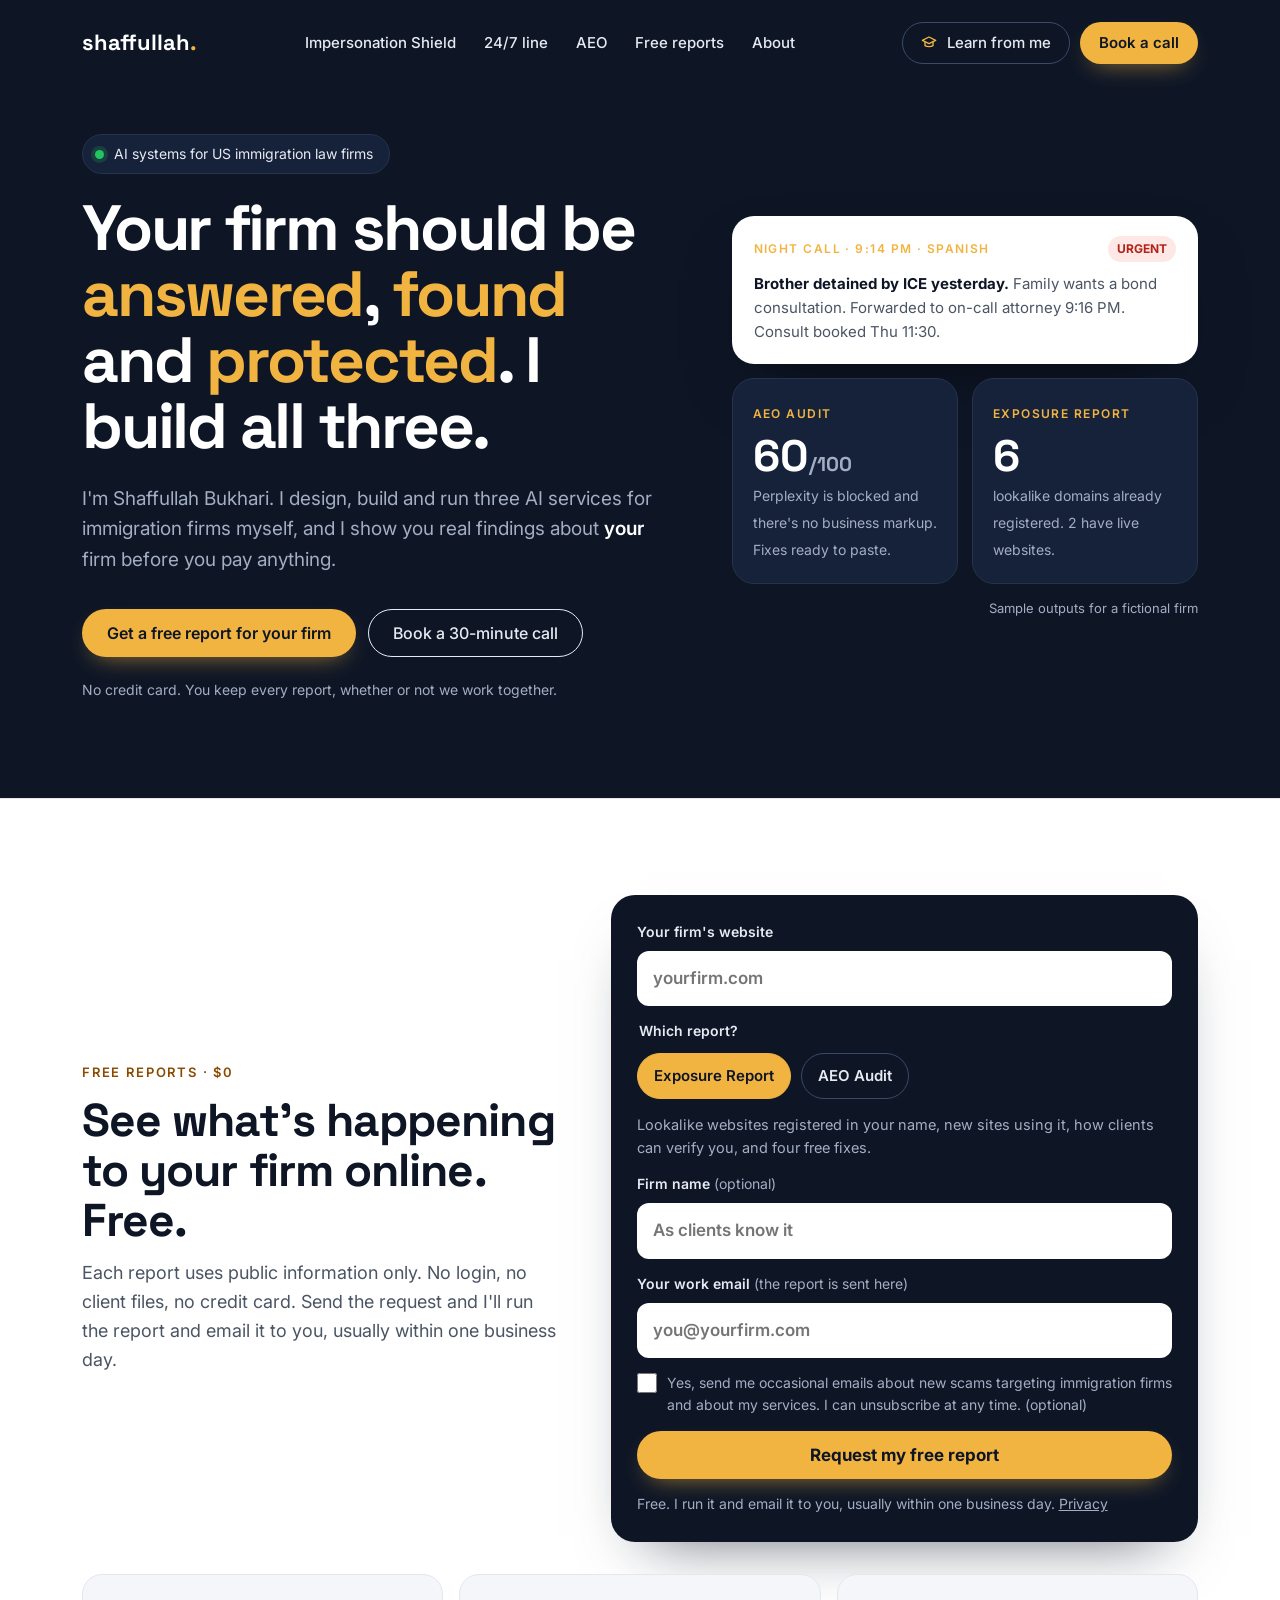
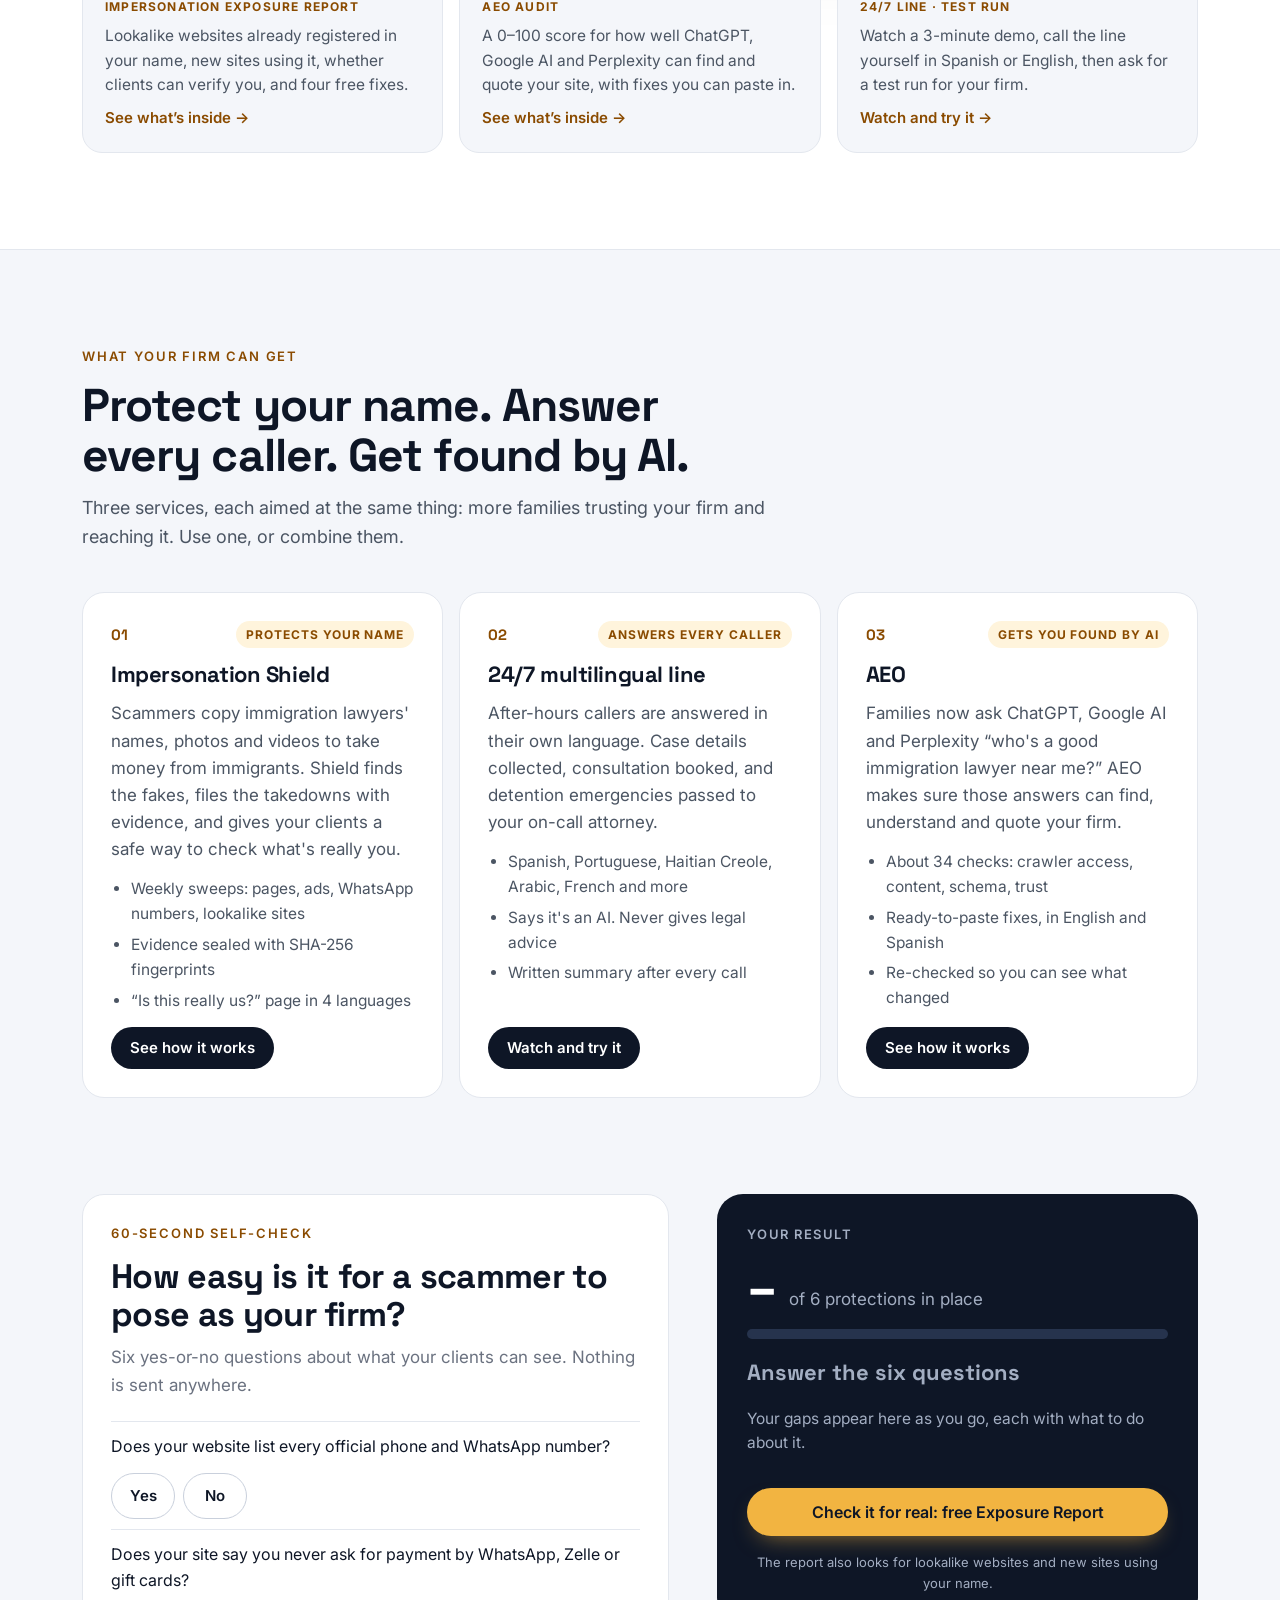
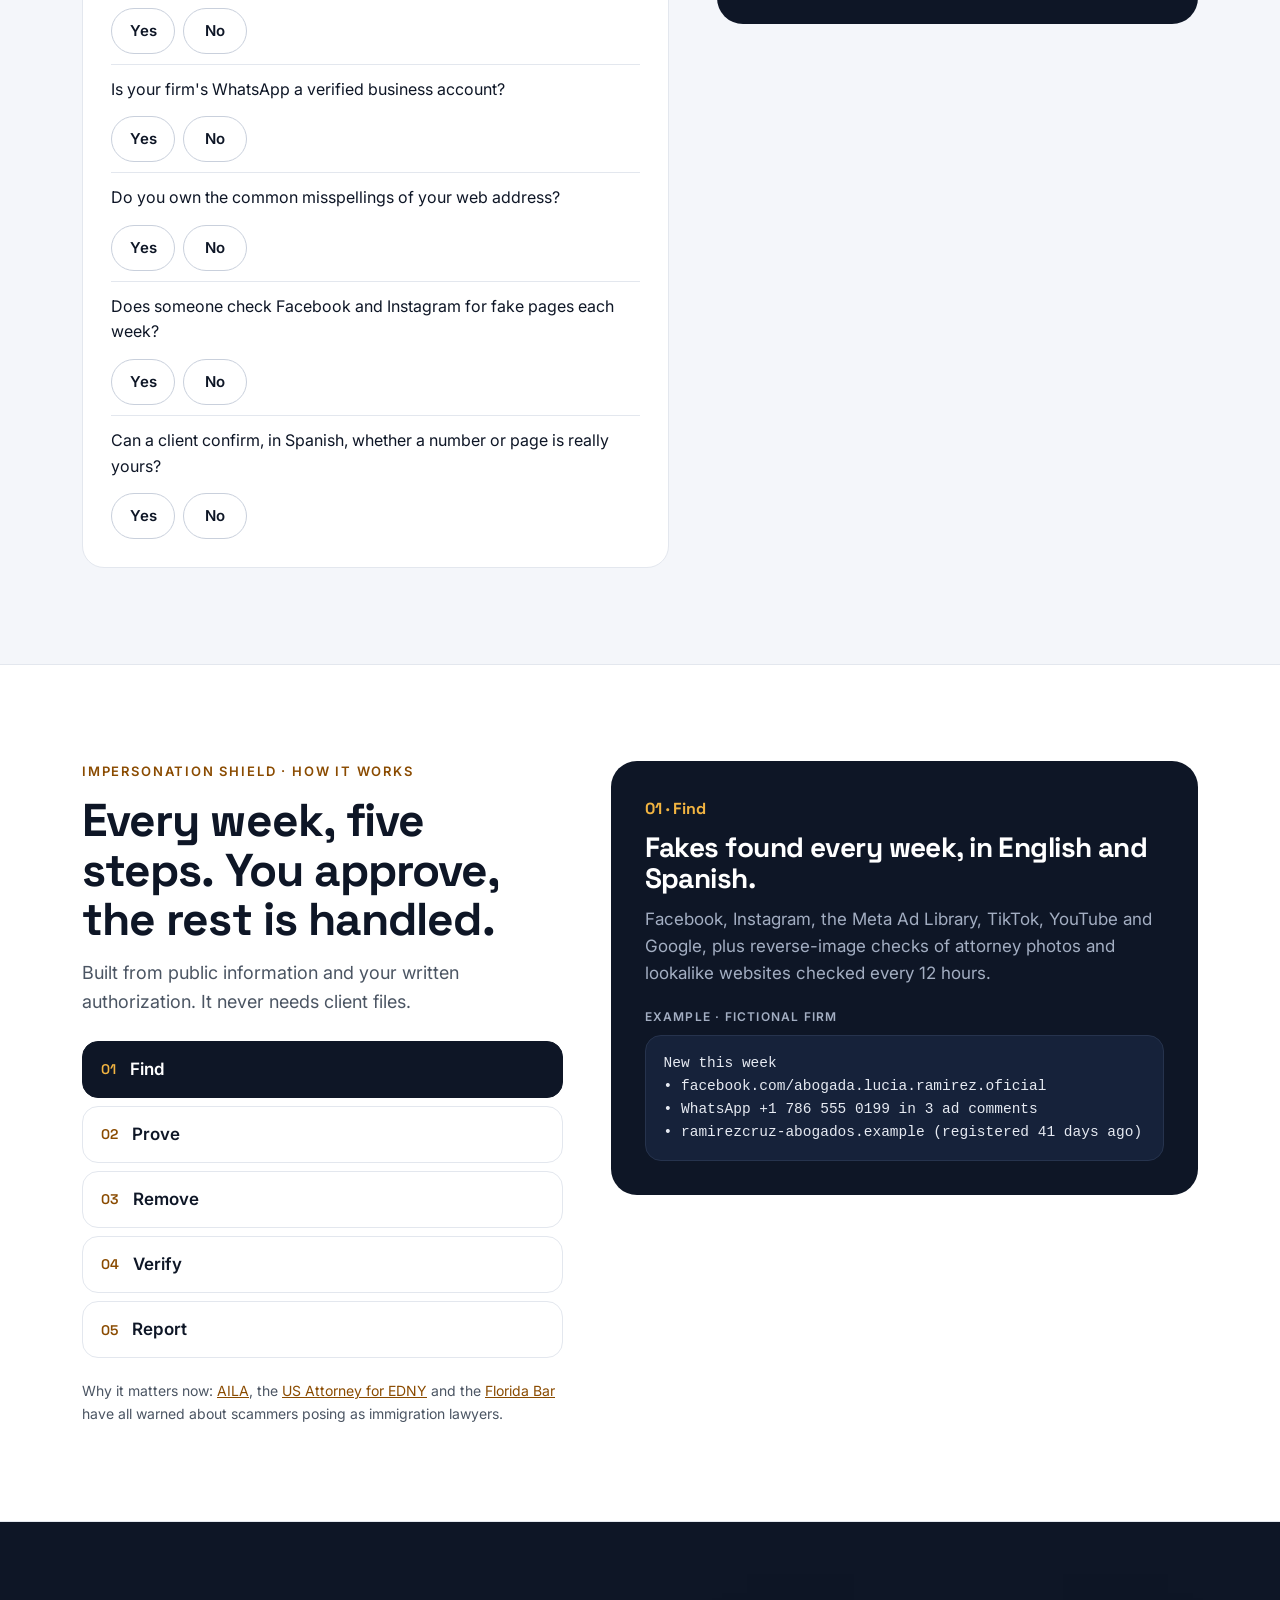
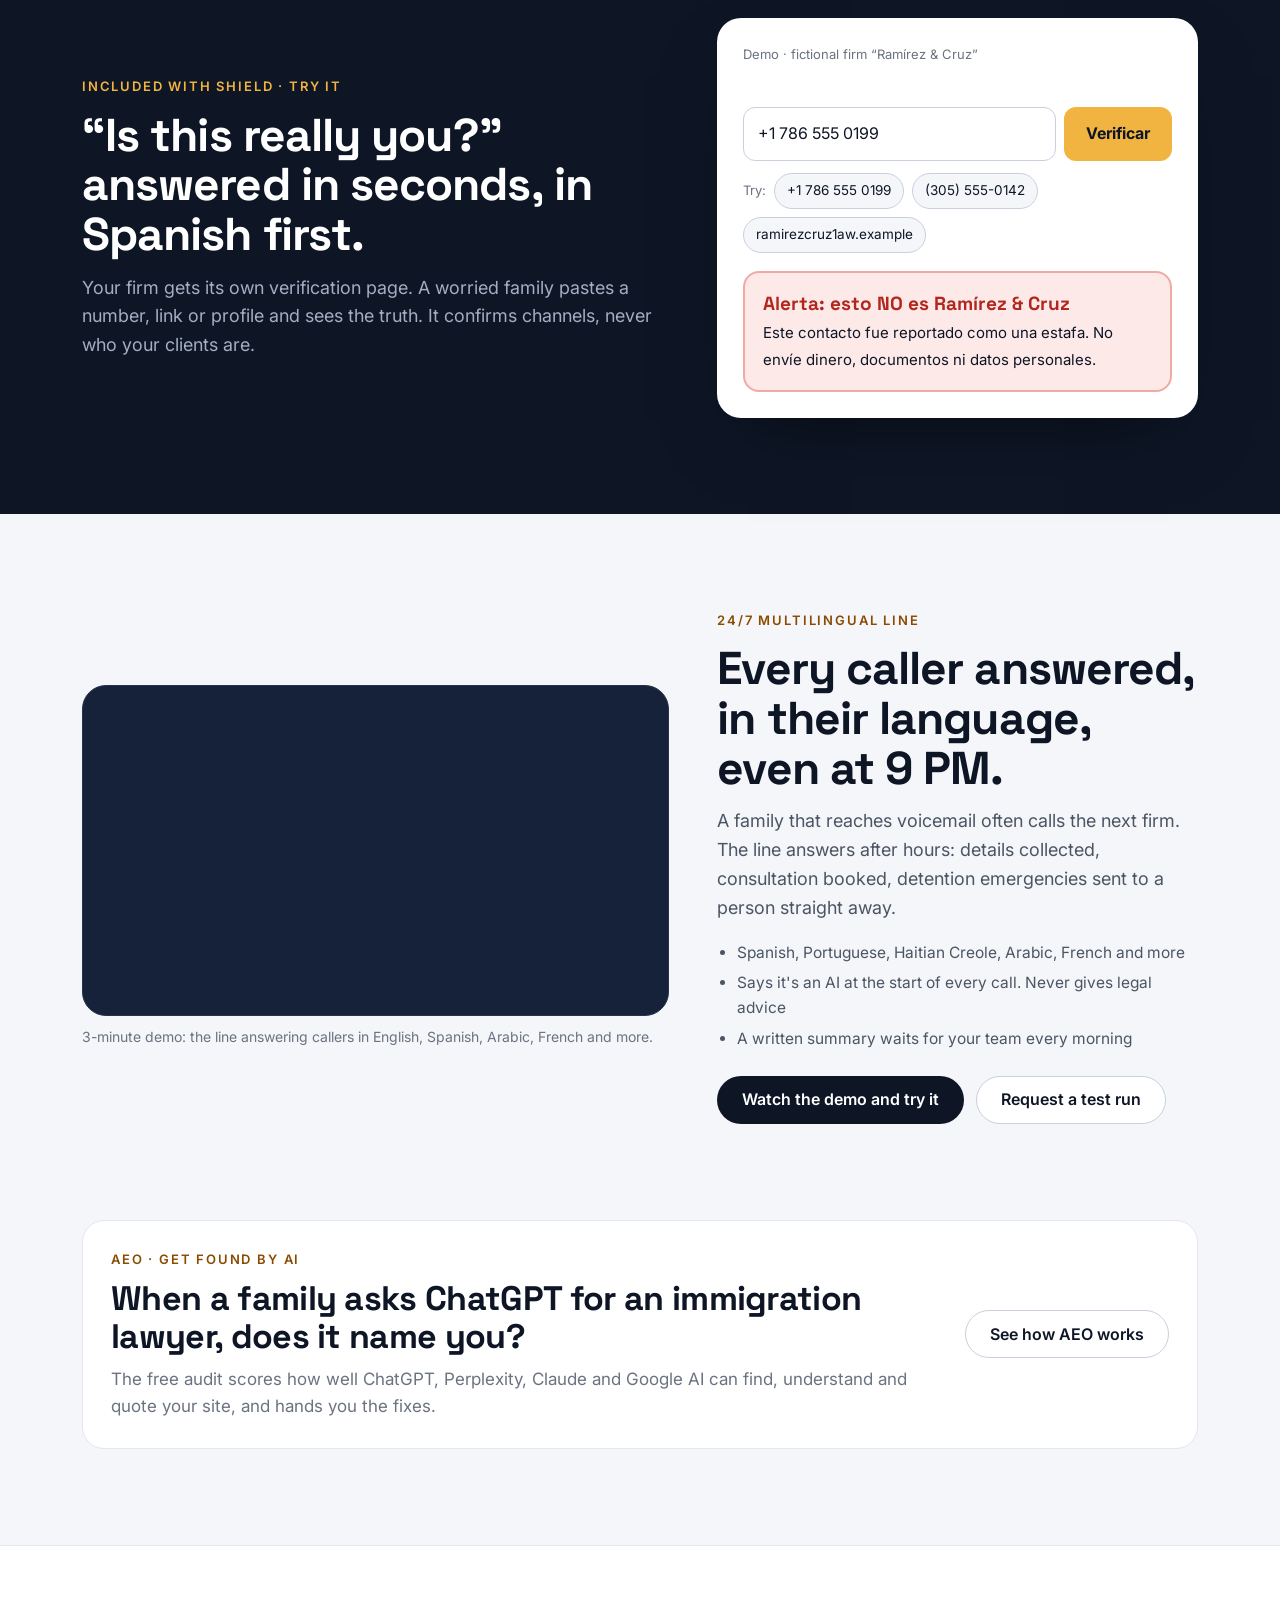
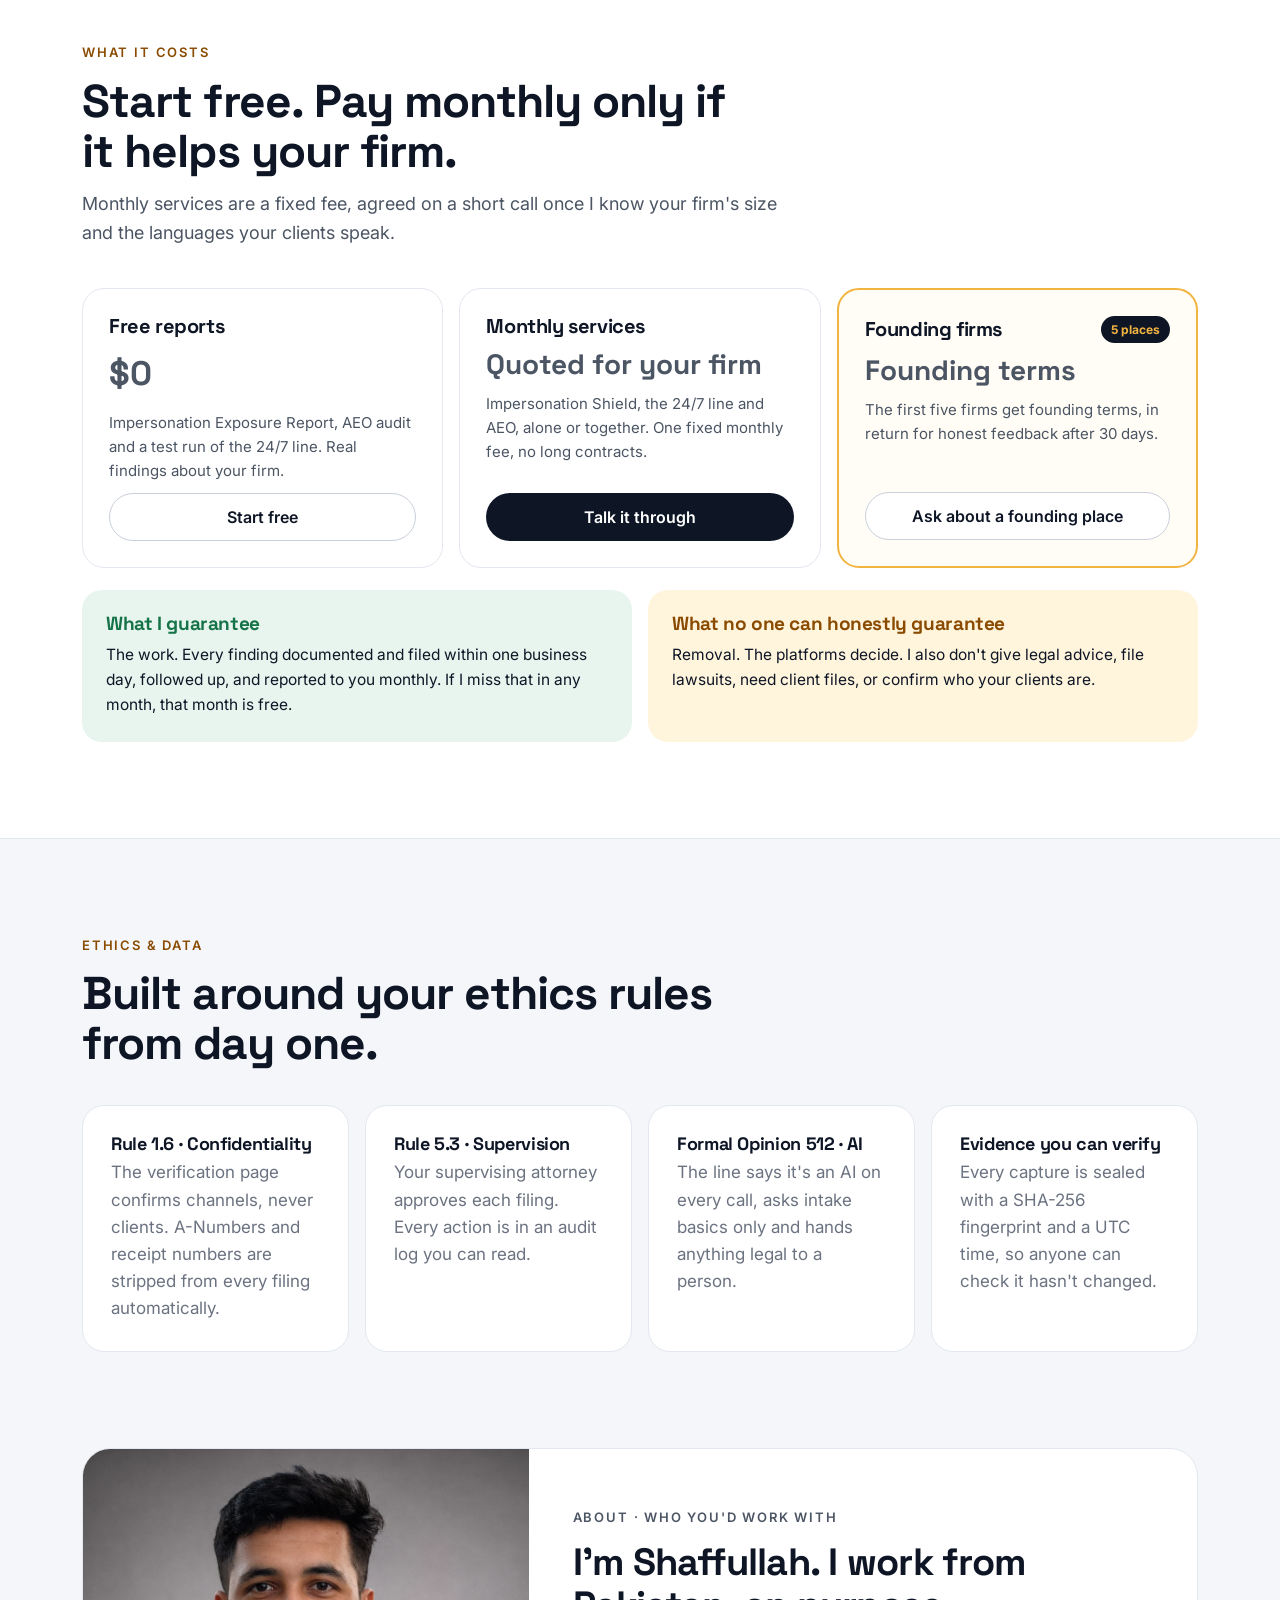
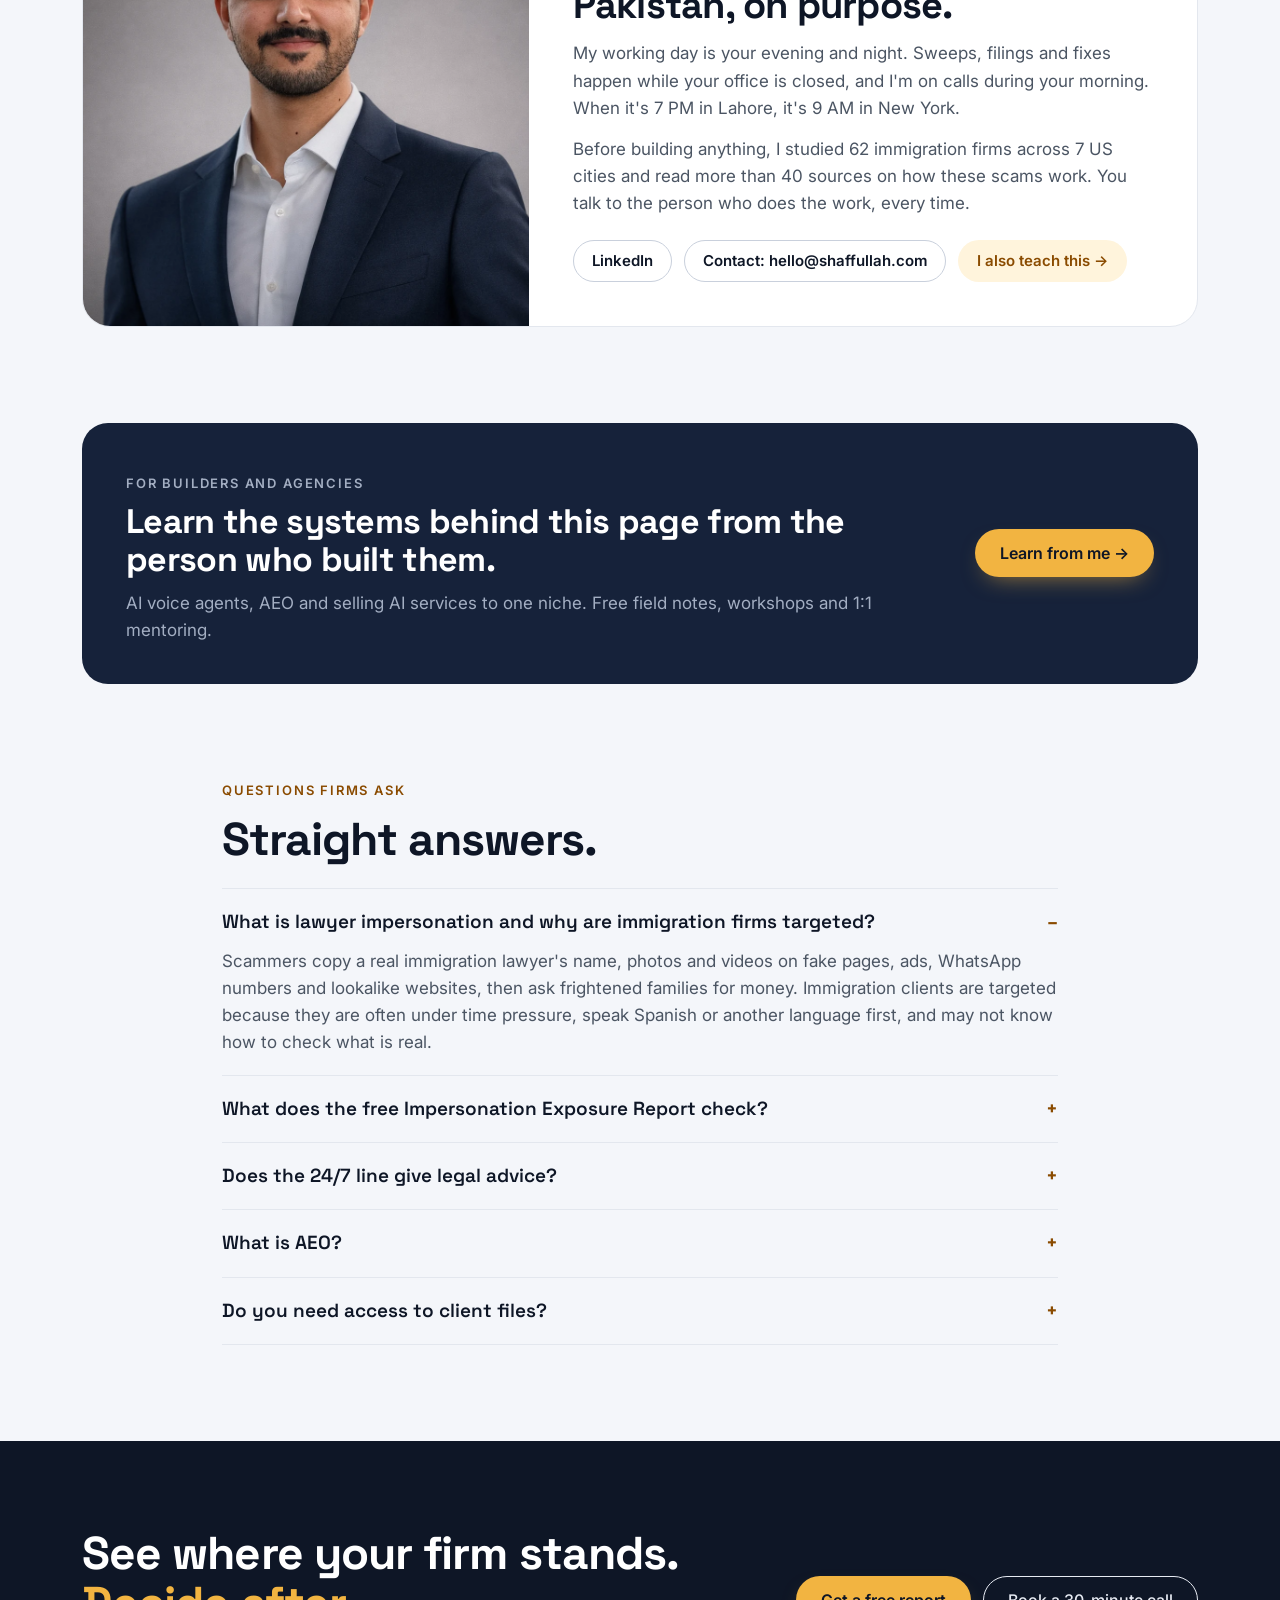
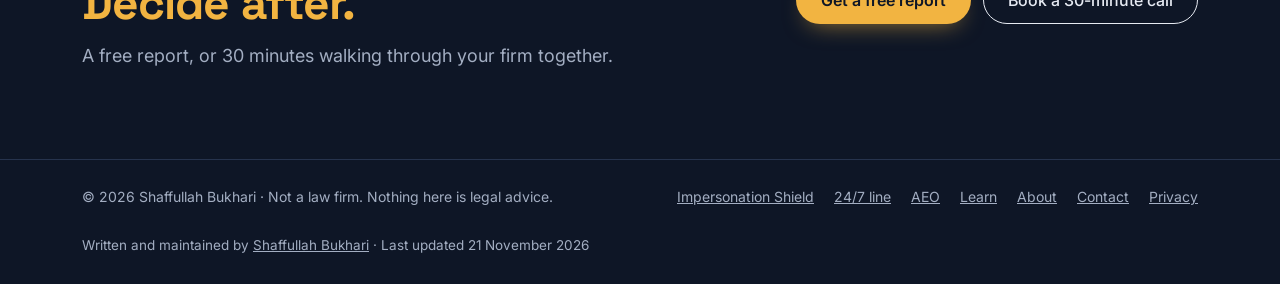
==== commit d9e75ebf: "Add Shield and AEO pages, menu, working video and report forms - New /shield/ and /aeo/ pages; menu " ====
--- a/index.html
+++ b/index.html
@@ -99,11 +99,11 @@
   <div class="wrap nav-bar">
     <a class="logo" href="/">shaffullah<span>.</span></a>
     <nav class="navlinks" aria-label="Main">
-      <a href="#reports">Free reports</a>
-      <a href="#services">Services</a>
-      <a href="#shield">Impersonation Shield</a>
+      <a href="/shield/">Impersonation Shield</a>
       <a href="/line/">24/7 line</a>
-      <a href="#about">About</a>
+      <a href="/aeo/">AEO</a>
+      <a href="/#reports">Free reports</a>
+      <a href="/#about">About</a>
     </nav>
     <div class="nav-ctas">
       <a class="btn btn-ghost-dark btn-sm" href="/learn/">
@@ -111,6 +111,7 @@
         Learn from me
       </a>
       <a class="btn btn-amber btn-sm" href="https://calendly.com/bukharishaffullah/30min">Book a call</a>
+      <details class="mnav"><summary aria-label="Open menu">Menu</summary><nav class="mnav-panel" aria-label="Menu"><a href="/shield/">Impersonation Shield</a><a href="/line/">24/7 line</a><a href="/aeo/">AEO</a><a href="/#reports">Free reports</a><a href="/learn/">Learn from me</a><a href="/#about">About</a><a href="https://calendly.com/bukharishaffullah/30min">Book a call</a></nav></details>
     </div>
   </div>
 
@@ -131,12 +132,12 @@
         <p><b>Brother detained by ICE yesterday.</b> Family wants a bond consultation. Forwarded to on-call attorney 9:16 PM. Consult booked Thu 11:30.</p>
       </div>
       <div class="proof-pair">
-        <a class="proof-mini" data-link="aeo" href="#reports">
+        <a class="proof-mini" href="/aeo/">
           <span class="tag">AEO audit</span>
           <span class="big">60<small>/100</small></span>
           <span>Perplexity is blocked and there's no business markup. Fixes ready to paste.</span>
         </a>
-        <a class="proof-mini" data-link="exposure" href="#reports">
+        <a class="proof-mini" href="/shield/">
           <span class="tag">Exposure report</span>
           <span class="big">6</span>
           <span>lookalike domains already registered. 2 have live websites.</span>
@@ -158,9 +159,13 @@
           <h2 class="h2">See what's happening to your firm online. Free.</h2>
           <p class="sub">Each report uses public information only. No login, no client files, no credit card. Send the request and I'll run the report and email it to you, usually within one business day.</p>
         </div>
-        <form class="report-form" id="report-form" action="mailto:hello@shaffullah.com" method="post" enctype="text/plain">
-          <label for="report-site">Your firm's website
-            <input id="report-site" name="site" type="text" inputmode="url" autocomplete="url" placeholder="yourfirm.com" required>
+        <form class="report-form" data-report-form action="https://formsubmit.co/hello@shaffullah.com" method="post">
+          <input type="hidden" name="_subject" value="Free report request">
+          <input type="hidden" name="_captcha" value="false">
+          <input type="hidden" name="_template" value="table">
+          <input type="hidden" name="_next" value="https://shaffullah.com/thanks/">
+          <label for="rf-site">Your firm's website
+            <input id="rf-site" name="website" type="text" inputmode="url" autocomplete="url" placeholder="yourfirm.com" required maxlength="200">
           </label>
           <fieldset>
             <legend>Which report?</legend>
@@ -169,25 +174,34 @@
               <label class="choice"><input type="radio" name="report" value="aeo"><span>AEO Audit</span></label>
             </div>
           </fieldset>
-          <p class="report-blurb" id="report-blurb" aria-live="polite">Lookalike websites registered in your name, new sites using it, how clients can verify you, and four free fixes.</p>
+          <p class="report-blurb" data-blurb aria-live="polite"></p>
+          <label for="rf-firm">Firm name <span class="opt-dark">(optional)</span>
+            <input id="rf-firm" name="firm" type="text" autocomplete="organization" placeholder="As clients know it" maxlength="120">
+          </label>
+          <label for="rf-email">Your work email <span class="opt-dark">(the report is sent here)</span>
+            <input id="rf-email" name="email" type="email" autocomplete="email" placeholder="you@yourfirm.com" required maxlength="200">
+          </label>
+          <label class="consent-dark"><input type="checkbox" name="consent" value="1"><span>Yes, send me occasional emails about new scams targeting immigration firms and about my services. I can unsubscribe at any time. <span class="opt-dark">(optional)</span></span></label>
+          <div class="hp" aria-hidden="true"><label>Leave this empty<input type="text" name="_honey" tabindex="-1" autocomplete="off"></label></div>
           <button class="btn btn-amber" type="submit">Request my free report</button>
-          <p class="report-blurb" id="report-status" role="status" hidden></p>
+          <p class="form-msg" role="status" hidden></p>
+          <p class="fine" style="margin: 0">Free. I run it and email it to you, usually within one business day. <a href="/privacy/" style="color: inherit">Privacy</a></p>
         </form>
       </div>
       <div class="grid-auto" style="margin-top: 32px">
-        <a class="link-card" data-link="exposure" href="#reports">
+        <a class="link-card" href="/shield/">
           <span class="tag">Impersonation Exposure Report</span>
           <p>Lookalike websites already registered in your name, new sites using it, whether clients can verify you, and four free fixes.</p>
-          <span class="go">Request it free →</span>
+          <span class="go">See what’s inside →</span>
         </a>
-        <a class="link-card" data-link="aeo" href="#reports">
+        <a class="link-card" href="/aeo/">
           <span class="tag">AEO Audit</span>
           <p>A 0–100 score for how well ChatGPT, Google AI and Perplexity can find and quote your site, with fixes you can paste in.</p>
-          <span class="go">Request it free →</span>
+          <span class="go">See what’s inside →</span>
         </a>
         <a class="link-card" href="/line/">
           <span class="tag">24/7 line · test run</span>
-          <p>Watch a 90-second demo, call the line yourself in Spanish or English, then ask for a test run for your firm.</p>
+          <p>Watch a 3-minute demo, call the line yourself in Spanish or English, then ask for a test run for your firm.</p>
           <span class="go">Watch and try it →</span>
         </a>
       </div>
@@ -209,7 +223,7 @@
           <li>Evidence sealed with SHA-256 fingerprints</li>
           <li>“Is this really us?” page in 4 languages</li>
         </ul>
-        <a class="btn btn-navy btn-sm" href="#shield">See how it works</a>
+        <a class="btn btn-navy btn-sm" href="/shield/">See how it works</a>
       </article>
       <article class="card svc">
         <div class="svc-top"><span class="svc-n">02</span><span class="chip">Answers every caller</span></div>
@@ -231,7 +245,7 @@
           <li>Ready-to-paste fixes, in English and Spanish</li>
           <li>Re-checked so you can see what changed</li>
         </ul>
-        <a class="btn btn-navy btn-sm" data-link="aeo" href="#reports">Request a free AEO audit</a>
+        <a class="btn btn-navy btn-sm" href="/aeo/">See how it works</a>
       </article>
     </div>
   </section>
@@ -380,9 +394,9 @@
   <!-- 24/7 LINE -->
   <section id="line" class="wrap section">
     <div class="two two-1109">
-      <div class="phone">
-        <div class="phone-top"><span>Your firm's line · 9:14 PM</span><button type="button" id="play-call">Play the call</button></div>
-        <div class="chat" id="chat" aria-live="polite"><p class="chat-empty">Press “Play the call” to hear how a 9 PM detention call is handled.</p></div>
+      <div>
+        <div class="video"><iframe src="https://www.loom.com/embed/ceb4545b58cf4a27a87f70f1fd26960a" title="3-minute demo of the 24/7 multilingual line" allow="fullscreen; picture-in-picture"></iframe></div>
+        <p class="muted" style="margin-top: 10px; font-size: 14px">3-minute demo: the line answering callers in English, Spanish, Arabic, French and more.</p>
       </div>
       <div>
         <p class="eyebrow">24/7 multilingual line</p>
@@ -409,7 +423,7 @@
         <h2 class="h2-sm">When a family asks ChatGPT for an immigration lawyer, does it name you?</h2>
         <p class="muted" style="margin-top: 10px">The free audit scores how well ChatGPT, Perplexity, Claude and Google AI can find, understand and quote your site, and hands you the fixes.</p>
       </div>
-      <a class="btn btn-outline" data-link="aeo" href="#reports">Request a free AEO audit</a>
+      <a class="btn btn-outline" href="/aeo/">See how AEO works</a>
     </div>
   </section>
 
@@ -537,7 +551,7 @@
   <div class="site-foot">
     <div class="wrap foot-row">
       <span>© 2026 Shaffullah Bukhari · Not a law firm. Nothing here is legal advice.</span>
-      <span class="foot-links"><a href="#shield">Shield</a><a href="/line/">24/7 line</a><a data-link="aeo" href="#reports">AEO</a><a href="/learn/">Learn</a><a href="#about">About</a><a href="mailto:hello@shaffullah.com">Contact</a><a href="/privacy/">Privacy</a></span>
+      <span class="foot-links"><a href="/shield/">Impersonation Shield</a><a href="/line/">24/7 line</a><a href="/aeo/">AEO</a><a href="/learn/">Learn</a><a href="#about">About</a><a href="mailto:hello@shaffullah.com">Contact</a><a href="/privacy/">Privacy</a></span>
     </div>
     <p class="wrap byline">Written and maintained by <a href="#about">Shaffullah Bukhari</a> · Last updated <time datetime="2026-11-21">21 November 2026</time></p>
   </div>
--- a/assets/css/site.css
+++ b/assets/css/site.css
@@ -105,7 +105,7 @@
 /* free reports */
 .report-form { background: var(--navy); color: var(--on-dark); border-radius: 24px; padding: 26px; display: flex; flex-direction: column; gap: 14px; box-shadow: 0 30px 60px -36px rgba(14, 22, 38, 0.7); }
 .report-form label, .report-form legend { font-size: 14px; font-weight: 600; }
-.report-form input[type=text] { width: 100%; margin-top: 8px; font: inherit; font-size: 17px; padding: 14px 16px; border-radius: 12px; border: 0; color: var(--ink); }
+.report-form input[type=text], .report-form input[type=email] { width: 100%; margin-top: 8px; font: inherit; font-size: 17px; padding: 14px 16px; border-radius: 12px; border: 0; color: var(--ink); }
 .report-form fieldset { border: 0; margin: 0; padding: 0; }
 .report-form legend { margin-bottom: 10px; }
 .choices { display: flex; flex-wrap: wrap; gap: 10px; }
@@ -287,12 +287,31 @@
 .prose p + p { margin-top: 12px; }
 .prose ul { padding-left: 22px; display: flex; flex-direction: column; gap: 6px; }
 
+/* mobile menu */
+.mnav { display: none; position: relative; }
+.mnav summary { list-style: none; cursor: pointer; min-height: 42px; padding: 9px 16px; border-radius: 999px; border: 1px solid var(--line-dark-2); color: var(--on-dark); font-weight: 600; font-size: 15px; display: inline-flex; align-items: center; gap: 8px; }
+.mnav summary::-webkit-details-marker { display: none; }
+.mnav[open] summary { background: var(--navy-2); }
+.mnav-panel { position: absolute; right: 0; top: calc(100% + 8px); z-index: 30; background: var(--navy-2); border: 1px solid var(--line-dark); border-radius: 16px; padding: 8px; width: min(260px, calc(100vw - 32px)); display: flex; flex-direction: column; box-shadow: 0 20px 40px -20px rgba(0, 0, 0, 0.6); }
+.mnav-panel a { color: var(--on-dark); text-decoration: none; padding: 11px 12px; border-radius: 10px; font-weight: 500; }
+.mnav-panel a:hover, .mnav-panel a[aria-current=page] { background: var(--line-dark); color: #fff; }
+
+/* report request form extras */
+.opt-dark { font-weight: 400; color: var(--muted-light); }
+.consent-dark { display: flex; gap: 10px; align-items: flex-start; font-weight: 400 !important; font-size: 14px !important; color: var(--muted-light); }
+.consent-dark input { width: 20px; height: 20px; margin: 1px 0 0; flex: none; accent-color: var(--amber); }
+.form-msg { margin: 0; padding: 12px 14px; border-radius: 12px; font-size: 15px; }
+.form-msg.ok { background: #E7F5EE; color: #0F5A35; }
+.form-msg.err { background: var(--red-soft); color: var(--red); }
+.form-msg a { color: inherit; font-weight: 600; }
+
 @keyframes rise { from { opacity: 0; transform: translateY(8px); } to { opacity: 1; transform: none; } }
 @keyframes pulse { 0% { box-shadow: 0 0 0 0 rgba(34, 197, 94, .55); } 70% { box-shadow: 0 0 0 12px rgba(34, 197, 94, 0); } 100% { box-shadow: 0 0 0 0 rgba(34, 197, 94, 0); } }
 @media (prefers-reduced-motion: reduce) { * { animation: none !important; transition: none !important; scroll-behavior: auto !important; } }
 
 @media (max-width: 960px) {
   .navlinks { display: none; }
+  .mnav { display: block; }
   .hero-grid, .two, .about { grid-template-columns: 1fr; }
   .about img { min-height: 280px; max-height: 420px; }
 }
@@ -306,6 +325,9 @@
   .learn-band { padding: 28px 22px; }
   .proof-pair { grid-template-columns: 1fr; }
   .nav-ctas .btn-ghost-dark { display: none; }
+  .nav-bar { position: relative; }
+  .mnav { position: static; }
+  .mnav-panel { left: 16px; right: 16px; width: auto; top: calc(100% - 6px); }
   .logo-sub { display: none; }
   .cta-final { padding-top: 64px; padding-bottom: 64px; }
   .summary-card dl { grid-template-columns: 1fr; gap: 2px; }
